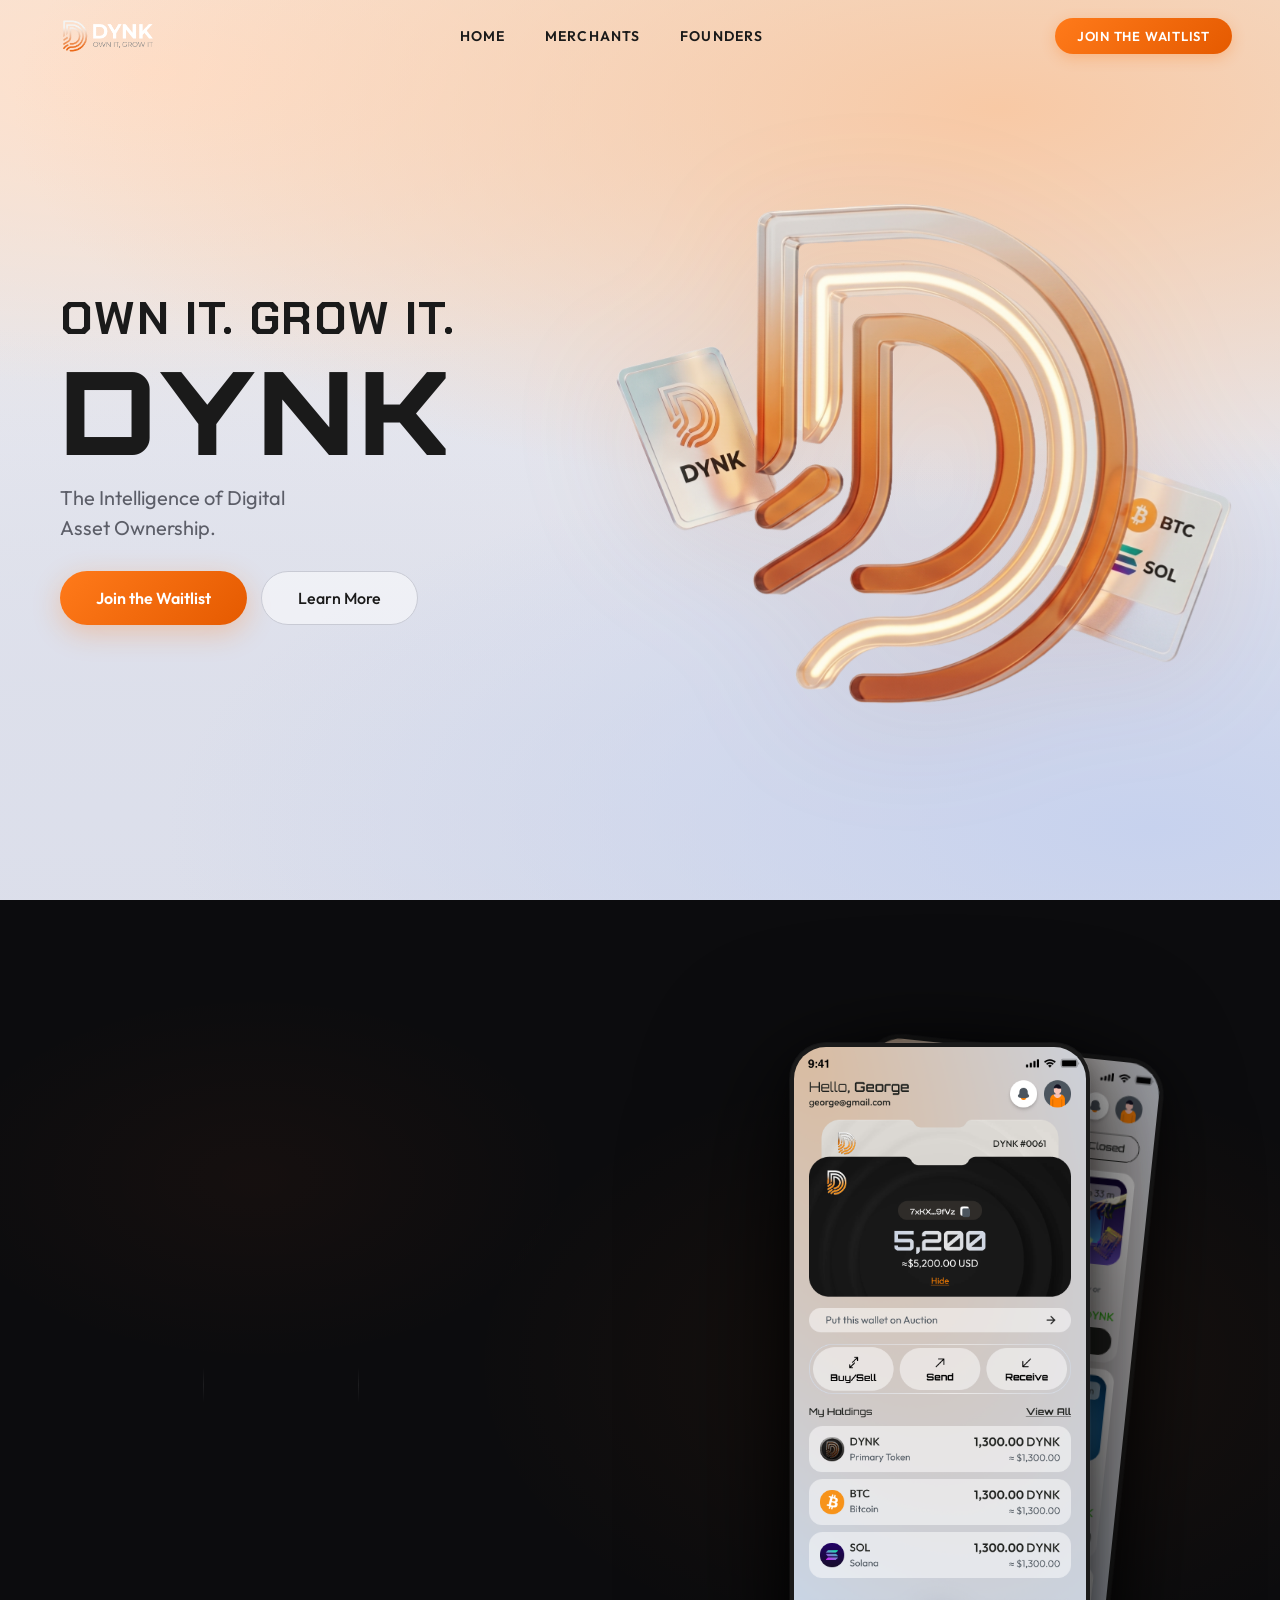
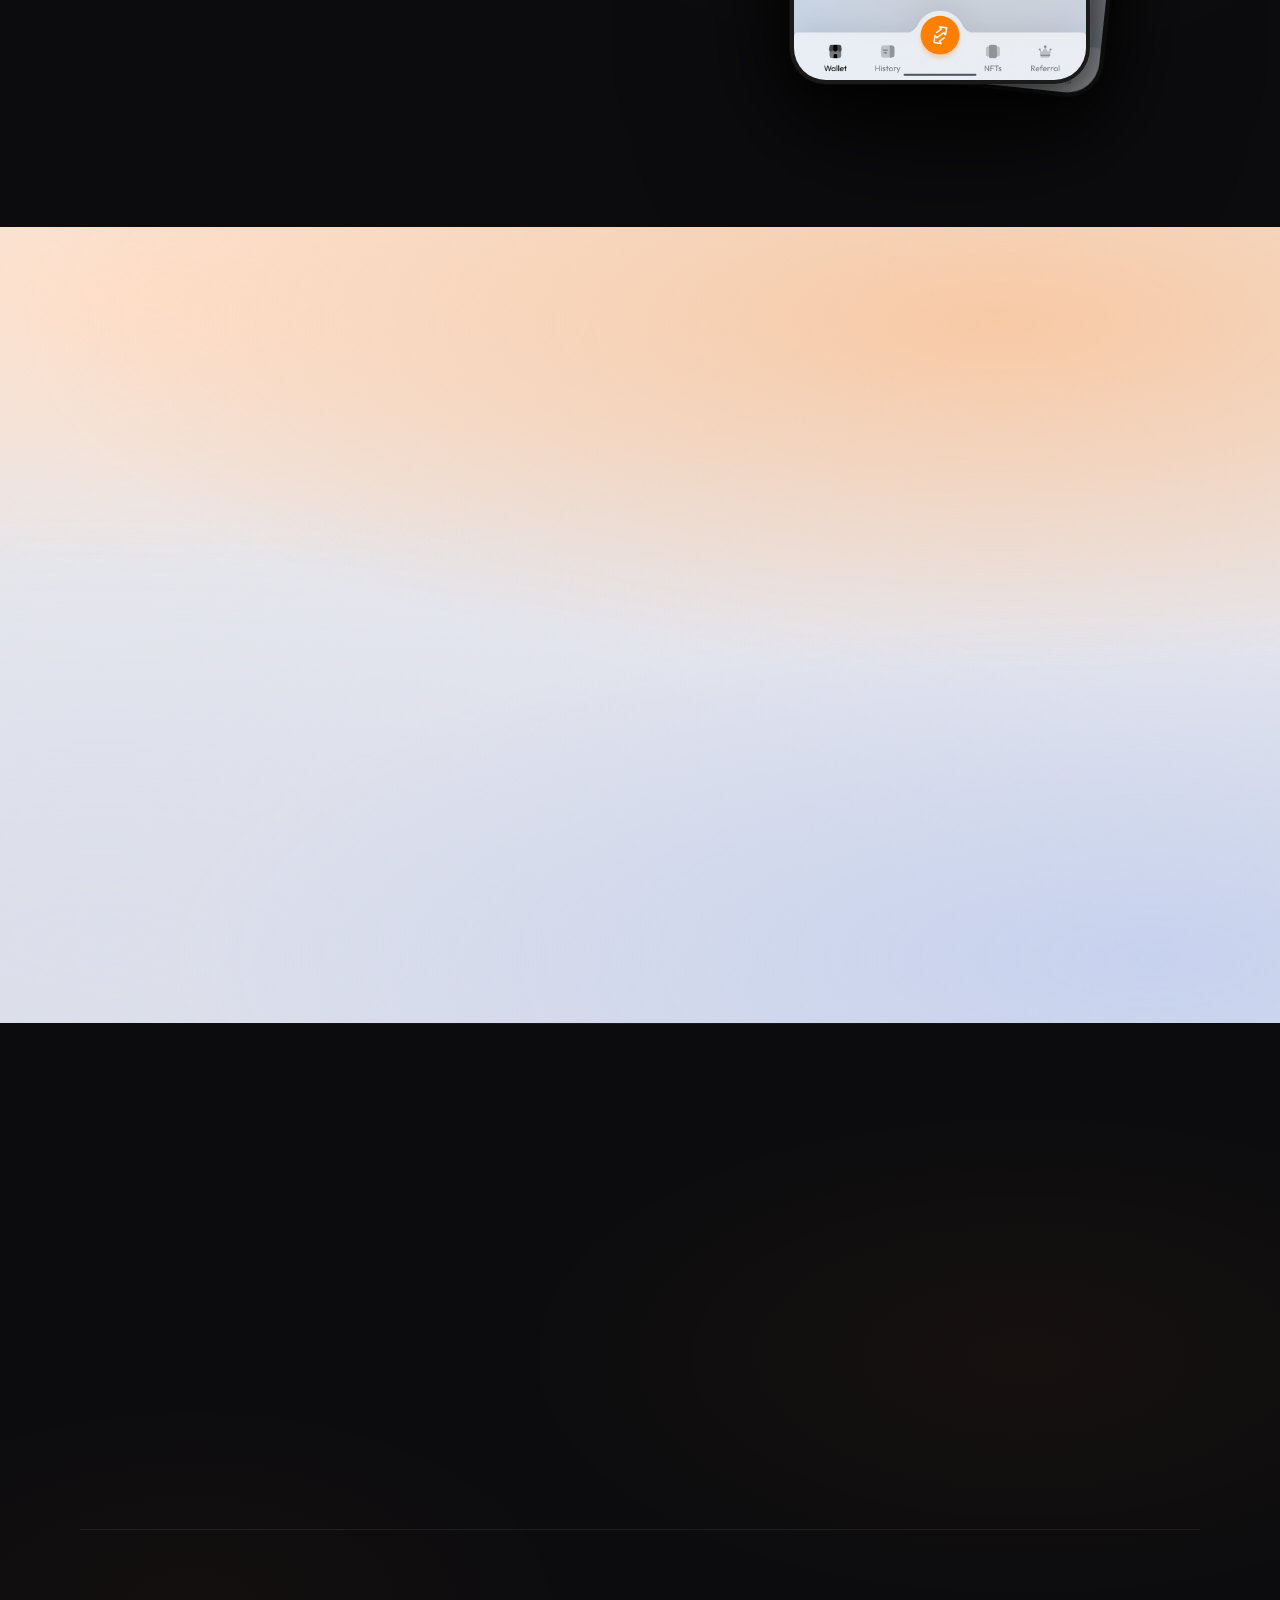
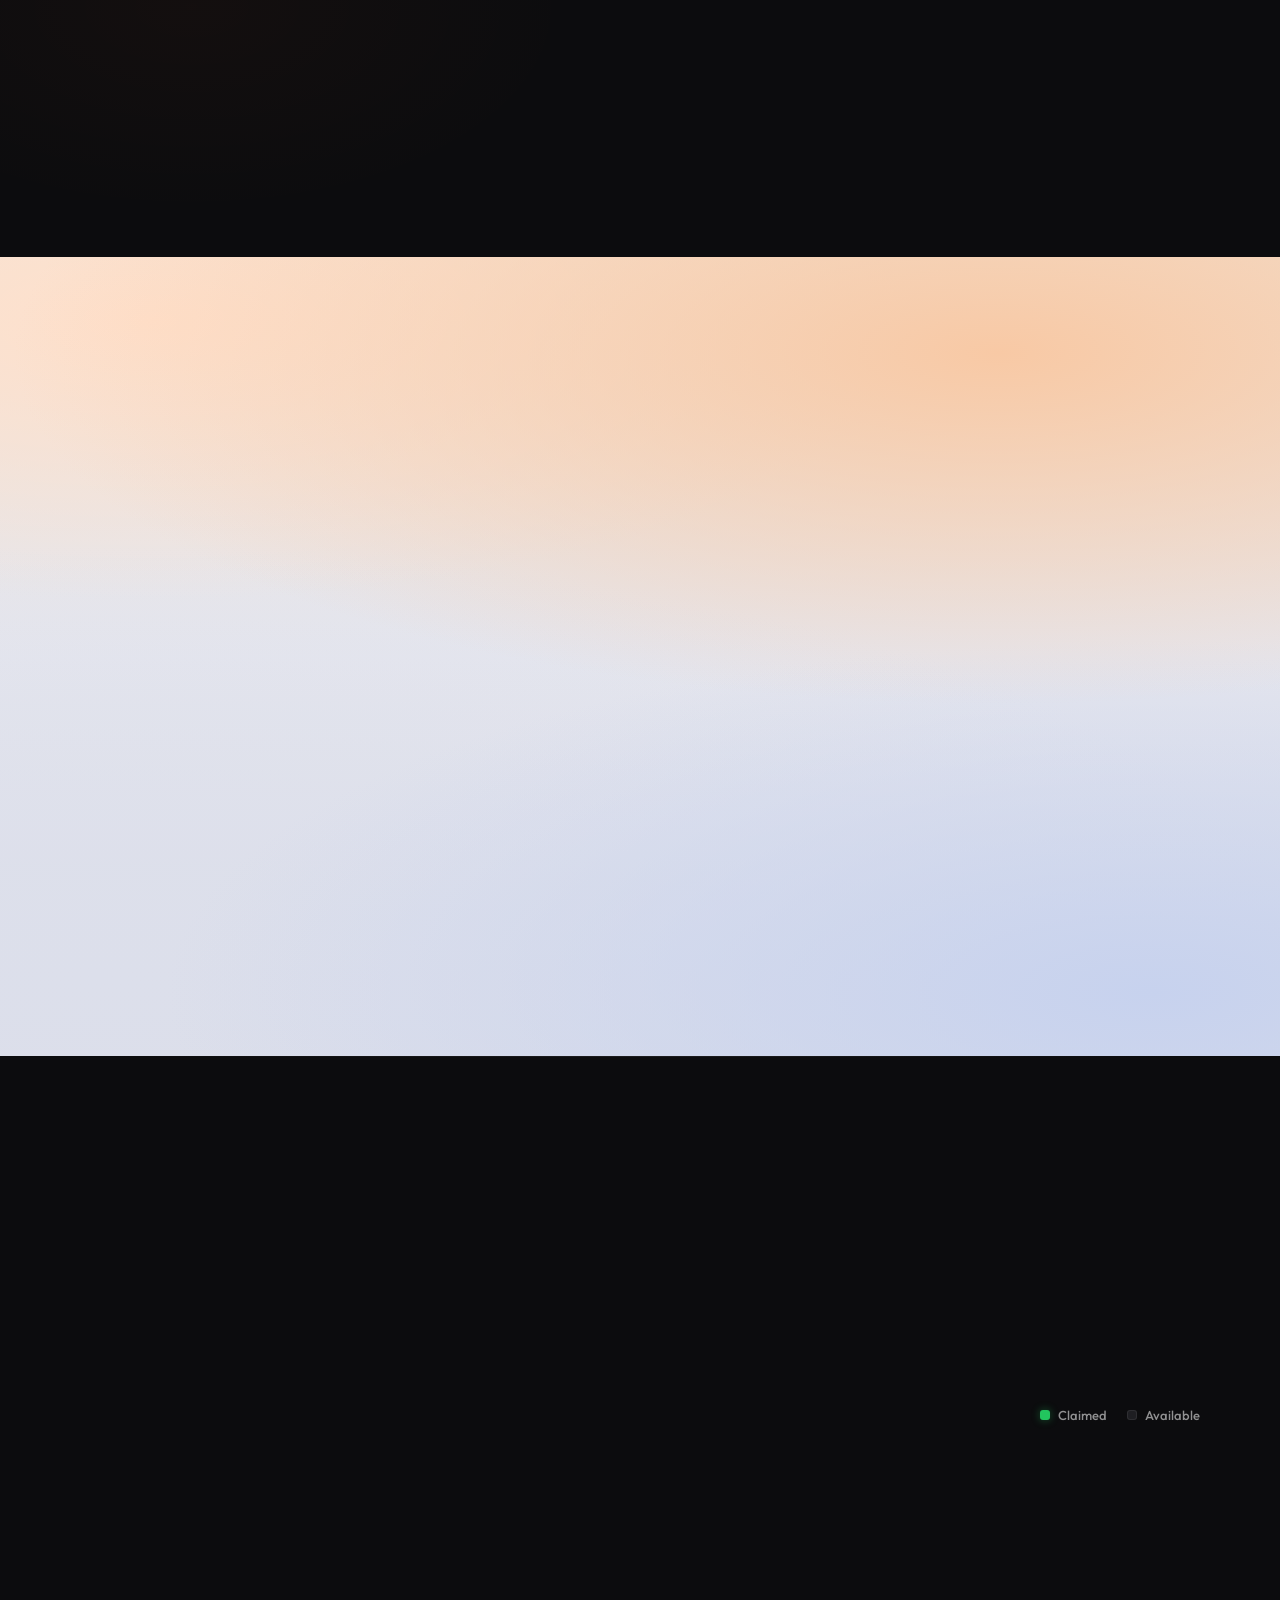
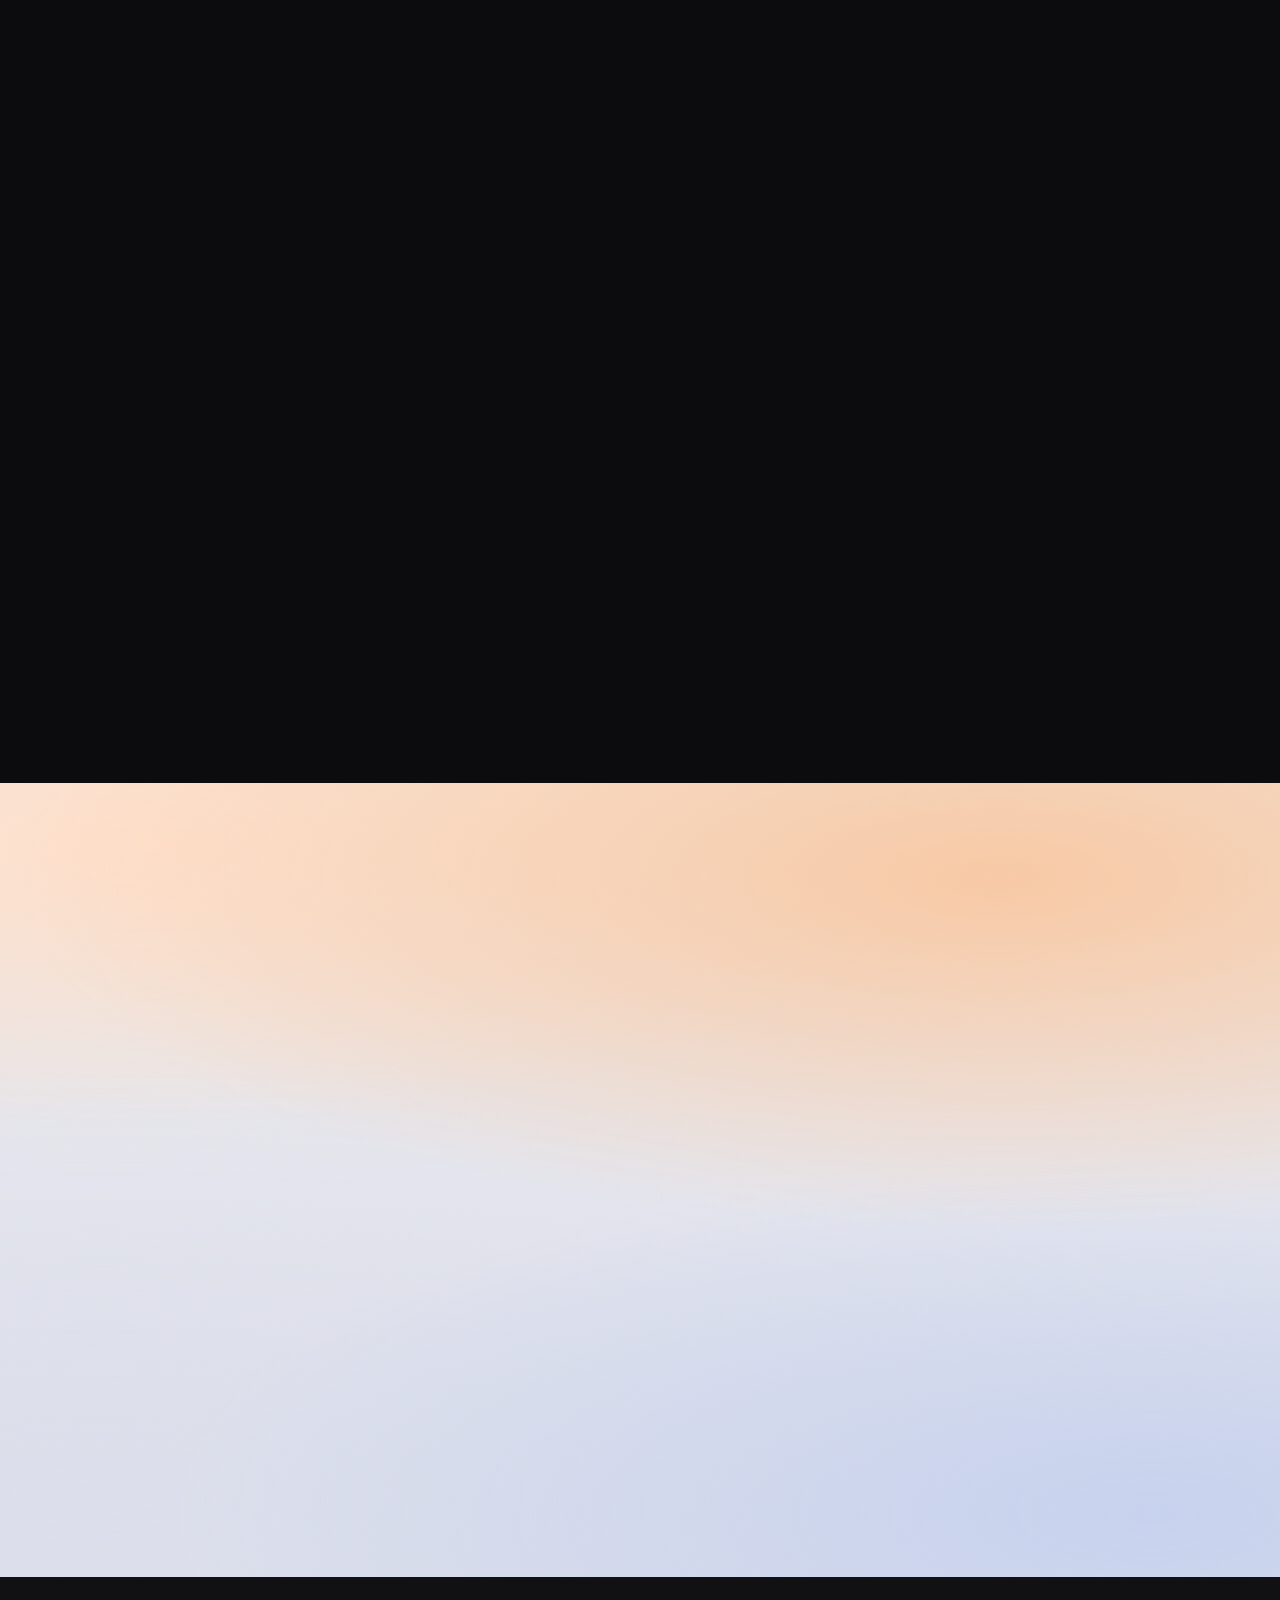
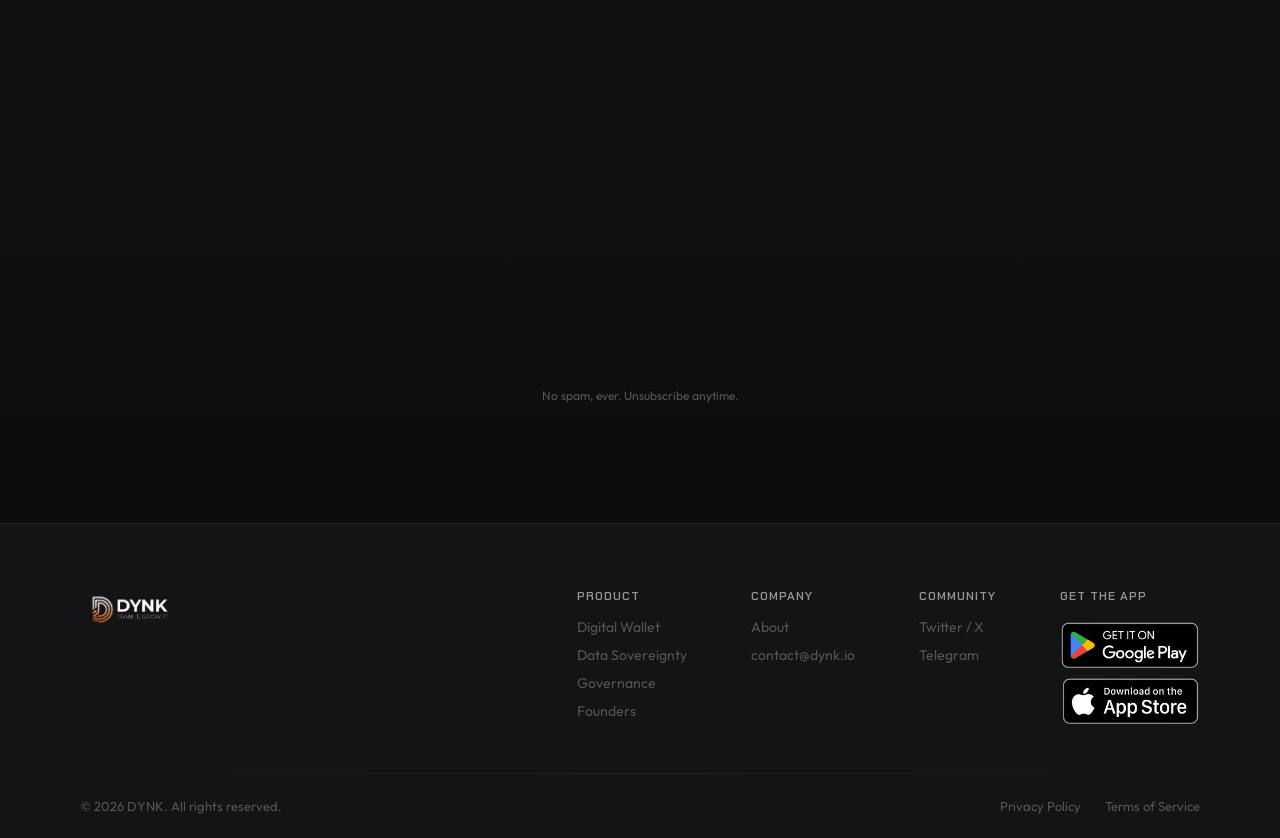
==== index.html @ 8c7a5c3d "Fix Google Sheets webhook redirect and clean up routing - Fix sheets.js to manually follow Google Ap" ====
<!DOCTYPE html>
<html lang="en">
<head>
<meta charset="UTF-8">
<meta name="viewport" content="width=device-width, initial-scale=1.0">
<title>DYNK — Own the Wallet, Own the Network</title>
<link rel="icon" type="image/png" href="assets/dynk-gradient-mark.png">
<link href="https://fonts.googleapis.com/css2?family=Chakra+Petch:wght@400;500;600;700&family=Outfit:wght@300;400;500;600;700&family=Orbitron:wght@400;500;600;700;800;900&display=swap" rel="stylesheet">
<link rel="stylesheet" href="hero.css">
<link rel="stylesheet" href="sections.css">
<link rel="stylesheet" href="scroll-anim.css">
<link rel="stylesheet" href="https://cdnjs.cloudflare.com/ajax/libs/font-awesome/6.5.2/css/all.min.css">
</head>
<body>

<!-- NAV -->
<nav class="nav" id="siteNav">
  <div class="nav-inner">
    <a href="#" class="nav-logo">
      <img src="assets/dynk-logo.png" alt="DYNK">
    </a>
    <div class="nav-links">
      <a href="#">Home</a>
      <a href="/merchants">Merchants</a>
      <a href="/founders">Founders</a>
    </div>
    <a href="#" class="nav-platform-btn">Join the Waitlist</a>
  </div>
</nav>

<!-- ═══════════════════════════════════════
     HERO
     ═══════════════════════════════════════ -->
<section class="hero" id="hero">
  <div class="hero-bg-light"></div>

  <div class="hero-inner">
    <div class="hero-text hero-entrance hero-entrance--text">
      <h1 class="hero-headline">OWN IT. GROW IT.</h1>
      <div class="hero-brand">DYNK</div>
      <p class="hero-subtitle">The Intelligence of Digital<br>Asset Ownership.</p>
      <div class="hero-buttons">
        <a href="#cta" class="hero-btn-primary"><span>Join the Waitlist</span></a>
        <a href="#wallet" class="hero-btn-secondary"><span>Learn More</span></a>
      </div>
    </div>
    <div class="hero-visual hero-entrance hero-entrance--visual" id="heroVisual">
      <img src="assets/fitr.png" alt="DYNK" loading="eager">
    </div>
  </div>

  <div class="hero-featured hero-entrance hero-entrance--featured">
    <span>built on</span>
    <div class="featured-logos">
      <span class="featured-logo solana-logo">
        <svg width="28" height="22" viewBox="0 0 397 312" fill="none" xmlns="http://www.w3.org/2000/svg">
          <defs>
            <linearGradient id="sol-a" x1="0%" y1="100%" x2="100%" y2="0%">
              <stop offset="0%" stop-color="#9945FF"/>
              <stop offset="50%" stop-color="#14F195"/>
              <stop offset="100%" stop-color="#14F195"/>
            </linearGradient>
          </defs>
          <path d="M64.6 237.9a14 14 0 0 1 9.9-4.1h309.3c6.2 0 9.4 7.5 5 12L338 291.7a14 14 0 0 1-9.9 4.1H18.8c-6.2 0-9.4-7.5-5-12l50.8-45.9ZM64.6 20.3A14.4 14.4 0 0 1 74.5 16h309.3c6.2 0 9.4 7.5 5 12L338 74a14 14 0 0 1-9.9 4.1H18.8c-6.2 0-9.4-7.5-5-12L64.6 20.3ZM338 156.5a14 14 0 0 0-9.9-4.1H18.8c-6.2 0-9.4 7.5-5 12l50.8 45.9a14 14 0 0 0 9.9 4.1h309.3c6.2 0 9.4-7.5 5-12L338 156.5Z" fill="url(#sol-a)"/>
        </svg>
        <span style="font-family: var(--font-display); font-weight: 700; font-size: 20px; letter-spacing: 0.04em;">Solana</span>
      </span>
    </div>
  </div>
</section>

<!-- ═══════════════════════════════════════
     BODY SECTIONS
     ═══════════════════════════════════════ -->

<!-- WALLET DARK -->
<section class="sec-wallet-dark" id="wallet">
  <div class="sec-inner">
    <div class="wdark-grid">
      <div class="wdark-left">
        <div class="sec-label"><span class="sec-label-num">01</span><span class="sec-label-line sec-label-line--light"></span>The Wallet</div>
        <h2 class="sec-title sec-title--light">The Ultimate<br>Digital Wallet</h2>
        <p class="sec-desc sec-desc--light">Not just a place to store value — a self-custodied NFT wallet built on the fastest blockchain in the world.</p>
        <div class="wdark-metrics">
          <div class="wdark-metric">
            <span class="wdark-metric-val">3,800</span>
            <span class="wdark-metric-label">TPS on Solana</span>
          </div>
          <div class="wdark-metric-div"></div>
          <div class="wdark-metric">
            <span class="wdark-metric-val">400ms</span>
            <span class="wdark-metric-label">Settlement</span>
          </div>
          <div class="wdark-metric-div"></div>
          <div class="wdark-metric">
            <span class="wdark-metric-val">1¢</span>
            <span class="wdark-metric-label">Per transaction</span>
          </div>
        </div>
        <div class="wdark-cards wdark-cards--grid">
          <div class="w-card w-card--dark">
            <div class="w-card-icon w-card-icon--dark"><i class="fa-solid fa-bolt"></i></div>
            <h3>Built on Solana</h3>
            <p>The most performant L1 on earth. Instant, global, unstoppable.</p>
          </div>
          <div class="w-card w-card--dark">
            <div class="w-card-icon w-card-icon--dark"><i class="fa-solid fa-coins"></i></div>
            <h3>1¢ Transactions</h3>
            <p>Transaction fees of just 1 cent. No hidden fees, no surprises.</p>
          </div>
        </div>
      </div>
      <div class="wdark-right">
        <div class="wdark-phones">
          <div class="wdark-phone-bg phone-mockup phone-mockup--dark">
            <img src="assets/nfts-screen.png" alt="DYNK NFTs">
          </div>
          <div class="wdark-phone-main phone-mockup phone-mockup--dark">
            <img src="assets/dashboard.png" alt="DYNK Wallet Dashboard">
          </div>
        </div>
      </div>
    </div>
  </div>
</section>

<!-- WALLET LIGHT -->
<section class="sec-wallet-light">
  <div class="sec-inner">
    <div class="sec-label"><span class="sec-label-num">02</span><span class="sec-label-line"></span>Own It</div>
    <h2 class="sec-title">Your wallet.<br>Your asset.</h2>
    <p class="sec-desc" style="max-width:560px;">Not just a place to store value — a transferable NFT that belongs to you and is controlled solely by you.</p>
    <div class="wlight-cards">
      <div class="w-card wlight-card">
        <div class="w-card-icon"><i class="fa-solid fa-arrow-right-arrow-left"></i></div>
        <h3>NFT-Backed Wallets</h3>
        <p>Founder wallets are minted as unique NFTs on Solana — transferable and sellable as a whole, just like any other on-chain asset.</p>
      </div>
      <div class="w-card wlight-card">
        <div class="w-card-icon"><i class="fa-solid fa-key"></i></div>
        <h3>Full Ownership</h3>
        <p>Non-custodial by design. Your keys, your crypto, complete self-custody — DYNK never has access to your funds</p>
      </div>
    </div>
  </div>
</section>

<!-- DATA -->
<section class="sec-data" id="data">
  <div class="sec-inner">
    <div class="data-grid">
      <div class="data-left">
        <div class="sec-label"><span class="sec-label-num">02</span><span class="sec-label-line"></span>Data Sovereignty</div>
        <h2 class="sec-title sec-title--light">Own Your<br>Data</h2>
        <p class="sec-desc sec-desc--light">Your preferences have value. When merchants want access, the reward flows to you — not the platform.</p>
      </div>
      <div class="data-right">
        <div class="d-item">
          <div class="d-item-icon"><i class="fa-solid fa-brain"></i></div>
          <div class="d-item-body"><h4>Local AI Agent</h4><p>On-device personal AI agent protects your data, ensuring nothing leaves without your consent.</p></div>
        </div>
        <div class="d-item">
          <div class="d-item-icon"><i class="fa-solid fa-credit-card"></i></div>
          <div class="d-item-body"><h4>Merchants Pay 1¢</h4><p>Merchants pay just 1¢ instead of the 2–3% charged by traditional processors. Everyone wins.</p></div>
        </div>
        <div class="d-item">
          <div class="d-item-icon"><i class="fa-solid fa-hand-holding-dollar"></i></div>
          <div class="d-item-body"><h4>Earn Rewards for Your Preferences</h4><p>When you choose to share your preferences, DYNK credits flow directly to your wallet.</p></div>
        </div>
      </div>
    </div>

    <div class="data-flow-cards">
      <div class="data-flow-card" data-anim="fade-up" data-delay="1">
        <span class="data-flow-num">1</span>
        <div class="d-item-icon"><i class="fa-solid fa-comment-dots"></i></div>
        <h4>You ask</h4>
        <p>&ldquo;Where should I eat tonight?&rdquo;</p>
      </div>
      <div class="data-flow-card" data-anim="fade-up" data-delay="2">
        <span class="data-flow-num">2</span>
        <div class="d-item-icon"><i class="fa-solid fa-shield-halved"></i></div>
        <h4>Your AI agent</h4>
        <p>Lives on your device. DYNK never sees your data.</p>
      </div>
      <div class="data-flow-card" data-anim="fade-up" data-delay="3">
        <span class="data-flow-num">3</span>
        <div class="d-item-icon"><i class="fa-solid fa-store"></i></div>
        <h4>The merchant</h4>
        <p>An empty table to fill — bidding for your attention.</p>
      </div>
      <div class="data-flow-card" data-anim="fade-up" data-delay="4">
        <span class="data-flow-num">4</span>
        <div class="d-item-icon"><i class="fa-solid fa-coins"></i></div>
        <h4>You earn credits</h4>
        <p>DYNK credits land straight in your wallet. No platform skimming off the top.</p>
      </div>
    </div>
  </div>
</section>


<!-- FOUNDATION -->
<section class="sec-foundation" id="foundation">
  <div class="sec-inner">
    <div class="sec-label"><span class="sec-label-num">03</span><span class="sec-label-line"></span>Governance</div>
    <h2 class="sec-title">The Foundation</h2>
    <p class="sec-desc">A decentralized ecosystem built by the community, for the community.</p>
    <div class="f-stats">
      <div class="f-stat"><div class="f-stat-val" data-count="800">800</div><div class="f-stat-label">Founder Wallets</div></div>
      <div class="f-divider"></div>
      <div class="f-stat"><div class="f-stat-val" data-count="1300">1,300</div><div class="f-stat-label">Treasury Wallets</div></div>
      <div class="f-divider"></div>
      <div class="f-stat"><div class="f-stat-val" data-count="10000">10,000</div><div class="f-stat-label">Tokens Included</div></div>
    </div>
    <div class="f-pills">
      <div class="f-pill"><i class="fa-solid fa-percent"></i>Earn from merchant bids</div>
      <div class="f-pill"><i class="fa-solid fa-users"></i>Form the governance</div>
    </div>
  </div>
</section>

<!-- FOUNDER WALLET BOARD -->
<section class="sec-board" id="board">
  <div class="sec-inner">
    <div class="sec-label"><span class="sec-label-num">04</span><span class="sec-label-line"></span>Wallet Board</div>
    <div class="board-header">
      <div class="board-header-text">
        <h2 class="sec-title sec-title--light">800 Founder Wallets</h2>
        <p class="sec-desc sec-desc--light">Each cell represents a unique Founder Wallet (#001–#800). Claimed wallets are lit — the rest are waiting for their owner.</p>
      </div>
      <div class="board-legend">
        <span class="board-legend-item"><span class="board-legend-dot board-legend-dot--taken"></span>Claimed</span>
        <span class="board-legend-item"><span class="board-legend-dot board-legend-dot--open"></span>Available</span>
      </div>
    </div>
    <div class="board-grid" id="walletBoard"></div>
    <div class="board-counter">
      <div class="board-counter-stat">
        <span class="board-counter-val" id="boardTaken">—</span>
        <span class="board-counter-label">Claimed</span>
      </div>
      <div class="board-counter-div"></div>
      <div class="board-counter-stat">
        <span class="board-counter-val" id="boardOpen">—</span>
        <span class="board-counter-label">Available</span>
      </div>
    </div>
    <div class="board-cta-row">
      <a href="/founders" class="hero-cta"><span>Become a Founder</span><i class="fa-solid fa-arrow-right"></i></a>
    </div>
  </div>
</section>

<!-- CTA -->
<section class="sec-cta" id="cta">
  <div class="cta-bg-warm"></div>
  <div class="cta-layout">
    <div class="cta-phone cta-phone--left">
      <div class="phone-mockup">
        <img src="assets/dashboard.png" alt="DYNK Wallet">
      </div>
    </div>
    <div class="cta-center">
      <h2 class="cta-headline">Take Ownership<br>of Your Assets</h2>
      <p class="cta-desc">Join the next generation of digital asset ownership. Your wallet, your data, your future.</p>
      <a href="#waitlist-section" class="cta-main-btn"><span>Join the Waitlist</span><i class="fa-solid fa-arrow-right"></i></a>
    </div>
    <div class="cta-phone cta-phone--right">
      <div class="phone-mockup">
        <img src="assets/nfts-screen.png" alt="DYNK NFTs">
      </div>
    </div>
  </div>
</section>

<!-- WAITLIST -->
<section class="sec-waitlist" id="waitlist-section">
  <div class="waitlist-bg"></div>
  <div class="waitlist-inner">
    <p class="waitlist-label">Early Access</p>
    <h2 class="waitlist-headline">Be the first to own<br>a DYNK wallet.</h2>
    <p class="waitlist-sub">Join the waitlist and get notified when we launch. No spam — just the signal.</p>
    <form class="waitlist-form" id="waitlistForm" onsubmit="handleWaitlistSubmit(event)">
      <div class="waitlist-input-wrap">
        <input type="email" class="waitlist-input" id="waitlistEmail" placeholder="Enter your email" required>
        <button type="submit" class="waitlist-btn"><span>Join the Waitlist</span><i class="fa-solid fa-arrow-right"></i></button>
      </div>
    </form>
    <div class="waitlist-success" id="waitlistSuccess" style="display:none;">
      <div class="waitlist-success-icon">✓</div>
      <p class="waitlist-success-msg">You're on the list. We'll be in touch.</p>
    </div>
    <p class="waitlist-note">No spam, ever. Unsubscribe anytime.</p>
  </div>
</section>

<!-- FOOTER -->
<footer class="footer">
  <div class="footer-inner">
    <div class="footer-top">
      <div class="footer-brand">
        <a href="#" class="footer-brand-logo"><img src="assets/dynk-logo.png" alt="DYNK"></a>
      </div>
      <div class="footer-cols">
        <div class="footer-col"><h5>Product</h5><a href="#wallet">Digital Wallet</a><a href="#data">Data Sovereignty</a><a href="#foundation">Governance</a><a href="/founders">Founders</a></div>
        <div class="footer-col"><h5>Company</h5><a href="#">About</a><a href="mailto:contact@dynk.io">contact@dynk.io</a></div>
        <div class="footer-col"><h5>Community</h5><a href="#">Twitter / X</a><a href="#">Telegram</a></div>
        <div class="footer-col footer-col-app"><h5>Get the App</h5><div class="footer-app-badges"><a href="#" class="footer-badge"><img src="assets/apple.png" alt="Download on the App Store" class="footer-badge-img"></a><a href="#" class="footer-badge"><img src="assets/android.png" alt="Get it on Google Play" class="footer-badge-img"></a></div></div>
      </div>
    </div>
    <div class="footer-rule"></div>
    <div class="footer-bottom">
      <p class="footer-copy">&copy; 2026 DYNK. All rights reserved.</p>
      <div class="footer-legal"><a href="#">Privacy Policy</a><a href="#">Terms of Service</a></div>
    </div>
  </div>
</footer>

<script src="hero.js"></script>
<script src="sections.js"></script>
<script src="scroll-anim.js"></script>
<script>
async function handleWaitlistSubmit(e) {
  e.preventDefault();
  var email = document.getElementById('waitlistEmail').value;
  if (!email) return;
  var btn = document.querySelector('.waitlist-btn');
  btn.disabled = true;
  try {
    var res = await fetch('/api/waitlist', {
      method: 'POST',
      headers: { 'Content-Type': 'application/json' },
      body: JSON.stringify({ email: email }),
    });
    if (!res.ok) throw new Error();
    document.getElementById('waitlistForm').style.display = 'none';
    document.getElementById('waitlistSuccess').style.display = 'flex';
  } catch {
    alert('Something went wrong. Please try again.');
    btn.disabled = false;
  }
}
</script>
</body>
</html>
---- hero.css ----
/* ═══════════════════════════════════════
   DYNK — Hero & Nav Styles
   ═══════════════════════════════════════ */

:root {
  --orange: #FF7A1A;
  --orange-deep: #E55A00;
  --orange-soft: #FFB088;
  --ink: #0C0C0E;
  --ink-2: #141416;
  --ink-3: #1E1E22;
  --text-1: #FFFFFF;
  --text-2: rgba(255,255,255,0.55);
  --text-3: rgba(255,255,255,0.28);
  --border: rgba(255,255,255,0.07);
  --font-display: 'Chakra Petch', system-ui, sans-serif;
  --font-heading: 'Orbitron', system-ui, sans-serif;
  --font-body: 'Outfit', -apple-system, BlinkMacSystemFont, sans-serif;
  --r-pill: 999px;
}

*, *::before, *::after { box-sizing: border-box; margin: 0; padding: 0; }
html { scroll-behavior: smooth; -webkit-font-smoothing: antialiased; }
body {
  font-family: var(--font-body);
  color: var(--text-1);
  background: var(--ink);
  overflow-x: hidden;
}

/* ── NAV (light-first) ── */
.nav {
  position: fixed; top: 0; left: 0; right: 0; z-index: 100;
  padding: 0 48px; height: 72px; display: flex; align-items: center;
  transition: background 0.5s, backdrop-filter 0.5s, box-shadow 0.5s;
}
.nav.scrolled {
  background: rgba(240, 229, 218, 0.82);
  backdrop-filter: blur(24px) saturate(1.4);
  -webkit-backdrop-filter: blur(24px) saturate(1.4);
  box-shadow: 0 1px 0 rgba(0,0,0,0.06);
}
.nav-inner {
  max-width: 1280px; width: 100%; margin: 0 auto;
  display: flex; align-items: center; justify-content: space-between;
}
.nav-logo {
  display: flex; align-items: center; gap: 10px; text-decoration: none;
}
.nav-logo img { width: 120px; height: auto; object-fit: contain; }
.nav-logo-text { display: flex; flex-direction: column; gap: 1px; }
.nav-logo-name {
  font-family: var(--font-heading); font-weight: 700; font-size: 17px;
  color: #1A1A1A; letter-spacing: 0.08em; line-height: 1.1;
}
.nav-logo-tagline {
  font-size: 8.5px; font-weight: 600; color: #8A8D9A;
  letter-spacing: 0.14em; text-transform: uppercase; line-height: 1;
}
.nav-links { display: flex; gap: 40px; }
.nav-links a {
  text-decoration: none; font-size: 14px; font-weight: 600;
  color: #1A1A1A; letter-spacing: 0.08em; text-transform: uppercase;
  transition: color 0.3s;
}
.nav-links a:hover { color: var(--orange); }
.nav-platform-btn {
  display: inline-flex; align-items: center;
  padding: 10px 22px;
  background: linear-gradient(135deg, var(--orange), var(--orange-deep));
  color: #fff; font-size: 13px; font-weight: 600;
  letter-spacing: 0.06em; text-transform: uppercase;
  text-decoration: none; border-radius: var(--r-pill);
  box-shadow: 0 4px 14px rgba(255,122,26,0.3);
  transition: transform 0.2s, box-shadow 0.2s;
  white-space: nowrap;
}
.nav-platform-btn:hover {
  transform: translateY(-1px);
  box-shadow: 0 6px 18px rgba(255,122,26,0.4);
}

/* ── HERO (light, two-column) ── */
.hero {
  position: relative;
  min-height: 100vh; min-height: 100dvh;
  display: flex; flex-direction: column;
  overflow: hidden;
}
.hero-bg-light {
  position: absolute; inset: 0;
  background:
    radial-gradient(140% 80% at 78% 12%, #F8C9A5 0%, rgba(248,201,165,0) 55%),
    radial-gradient(120% 70% at 12% 8%, #FFE0CB 0%, rgba(255,224,203,0) 50%),
    radial-gradient(140% 80% at 90% 92%, #C7D2EE 0%, rgba(199,210,238,0) 55%),
    radial-gradient(160% 90% at 8% 90%, #DCDFEB 0%, rgba(220,223,235,0) 60%),
    linear-gradient(180deg, #F0E5DA 0%, #E5E6EE 50%, #DBDDE8 100%);
}

.hero-inner {
  flex: 1;
  max-width: 1280px; width: 100%; margin: 0 auto;
  padding: 140px 60px 40px;
  display: grid; grid-template-columns: 1fr 1.1fr;
  align-items: center; gap: 20px;
  position: relative; z-index: 2;
}

.hero-text {
  display: flex; flex-direction: column; gap: 4px;
}
.hero-headline {
  font-family: var(--font-display);
  font-size: clamp(30px, 3.6vw, 48px);
  font-weight: 700; color: #1A1A1A;
  letter-spacing: 0.03em; line-height: 1.15;
}
.hero-brand {
  font-family: var(--font-heading);
  font-size: clamp(60px, 9vw, 120px);
  font-weight: 900; color: #1A1A1A;
  letter-spacing: 0.04em; line-height: 0.95;
  margin: 8px 0 12px;
}
.hero-subtitle {
  font-size: clamp(16px, 1.6vw, 20px);
  color: #5C5E68; line-height: 1.5;
}
.hero-buttons {
  display: flex; gap: 14px; margin-top: 24px; flex-wrap: wrap;
}
.hero-btn-primary {
  display: inline-flex; align-items: center;
  padding: 16px 36px;
  background: linear-gradient(135deg, var(--orange), var(--orange-deep));
  color: white; font-weight: 600; font-size: 16px;
  text-decoration: none; border-radius: var(--r-pill);
  box-shadow: 0 8px 28px rgba(255,122,26,0.3);
  transition: transform 0.3s cubic-bezier(0.16,1,0.3,1), box-shadow 0.3s;
}
.hero-btn-primary:hover {
  transform: translateY(-2px) scale(1.02);
  box-shadow: 0 12px 36px rgba(255,122,26,0.4);
}
.hero-btn-secondary {
  display: inline-flex; align-items: center;
  padding: 16px 36px;
  background: rgba(255,255,255,0.5);
  border: 1.5px solid #C8CAD4;
  color: #1A1A1A; font-weight: 500; font-size: 16px;
  text-decoration: none; border-radius: var(--r-pill);
  transition: background 0.3s, border-color 0.3s;
}
.hero-btn-secondary:hover {
  background: rgba(255,255,255,0.7);
  border-color: #A0A3B1;
}

.hero-visual {
  display: flex; align-items: center; justify-content: center;
  position: relative;
}
.hero-visual img {
  width: 115%; max-width: 700px;
  height: auto; object-fit: contain;
  filter: drop-shadow(0 20px 60px rgba(180,100,40,0.12));
  will-change: transform;
}
.hero-visual video {
  width: 140%; max-width: 860px;
  height: auto; object-fit: contain;
  will-change: transform;
}

/* ── Featured In ── */
.hero-featured {
  position: relative; z-index: 2;
  padding: 28px 60px;
  border-top: 1px solid rgba(0,0,0,0.06);
  display: flex; align-items: center; justify-content: center;
  gap: 48px;
  max-width: 1280px; margin: 0 auto; width: 100%;
}
.hero-featured > span {
  font-size: 13px; color: #A0A3B1; font-weight: 400;
}
.featured-logos {
  display: flex; align-items: center; gap: 40px;
}
.solana-logo {
  display: inline-flex; align-items: center; gap: 10px;
}
.featured-logo {
  font-size: 20px; color: #1A1A1A; opacity: 0.45;
}

/* ── Shared hero-cta button (reused in board section) ── */
.hero-cta {
  display: inline-flex; align-items: center; gap: 12px;
  margin-top: 8px; padding: 18px 44px;
  background: linear-gradient(135deg, var(--orange), var(--orange-deep));
  color: #fff; font-weight: 600; font-size: 16px;
  text-decoration: none; border-radius: var(--r-pill);
  letter-spacing: 0.03em;
  box-shadow: 0 8px 36px rgba(255,122,26,0.3);
  transition: transform 0.3s cubic-bezier(0.16,1,0.3,1), box-shadow 0.3s;
}
.hero-cta:hover {
  transform: translateY(-2px) scale(1.02);
  box-shadow: 0 14px 48px rgba(255,122,26,0.4);
}
.hero-cta svg { transition: transform 0.3s; }
.hero-cta:hover svg { transform: translateX(4px); }

/* ── ENTRANCE ANIMATIONS ── */
.hero-entrance {
  opacity: 0;
  transition-property: opacity, transform;
  transition-timing-function: cubic-bezier(0.16, 1, 0.3, 1);
  transition-duration: 1s;
}
.hero-entrance.entered { opacity: 1; transform: none !important; }
.hero-entrance--text {
  transform: translateX(-50px);
  transition-duration: 1.2s;
}
.hero-entrance--visual {
  transform: translateX(60px) scale(0.92);
  transition-duration: 1.4s;
}
.hero-entrance--featured {
  transform: translateY(20px);
  transition-duration: 0.8s;
}

/* ── RESPONSIVE ── */
@media (max-width: 960px) {
  .nav { padding: 0 24px; }
  .nav-links { display: none; }
  .hero-inner {
    grid-template-columns: 1fr;
    padding: 120px 40px 40px;
    gap: 32px; text-align: center;
  }
  .hero-text { align-items: center; }
  .hero-visual img { width: 80%; max-width: 400px; }
  .hero-visual video { width: 100%; max-width: 480px; }
  .hero-featured { flex-direction: column; gap: 16px; padding: 24px 40px; }
  .featured-logos { gap: 24px; flex-wrap: wrap; justify-content: center; }
}
@media (max-width: 600px) {
  .nav { padding: 0 16px; }
  .hero-inner { padding: 100px 20px 30px; }
  .hero-featured { padding: 20px; }
  .hero-buttons { flex-direction: column; align-items: stretch; }
  .hero-btn-primary, .hero-btn-secondary { justify-content: center; }
}
---- sections.css ----
/* ═══════════════════════════════════════
   DYNK — Body Section Styles
   ═══════════════════════════════════════ */

/* ── SECTION SHARED ── */
.sec-inner { max-width: 1200px; margin: 0 auto; padding: 0 40px; position: relative; z-index: 2; }
.sec-label {
  display: flex; align-items: center; gap: 12px; margin-bottom: 20px;
  font-size: 13px; font-weight: 600; color: var(--orange);
  letter-spacing: 0.08em; text-transform: uppercase;
}
.sec-label-num {
  font-family: var(--font-heading); font-weight: 700; font-size: 11px; opacity: 0.6;
}
.sec-label-line { width: 32px; height: 1px; background: var(--orange); opacity: 0.4; }
.sec-title {
  font-family: var(--font-heading);
  font-size: clamp(34px, 4.5vw, 56px); font-weight: 700;
  letter-spacing: 0.02em; line-height: 1.1;
  color: #1A1A1A; margin-bottom: 16px;
}
.sec-title--light { color: var(--text-1); }
.sec-desc {
  font-size: 18px; font-weight: 400; color: #5C5E68;
  line-height: 1.65; max-width: 500px; text-wrap: pretty;
}
.sec-desc--light { color: var(--text-2); }

/* ── PHONE MOCKUPS ── */
.phone-mockup {
  border-radius: 36px;
  overflow: hidden;
  box-shadow: 0 24px 80px rgba(0,0,0,0.12), 0 8px 24px rgba(0,0,0,0.06);
  background: #1A1A1A;
  padding: 4px;
  transition: transform 0.5s cubic-bezier(0.16,1,0.3,1);
}
.phone-mockup img {
  width: 100%;
  display: block;
  border-radius: 32px;
}
.phone-mockup--dark {
  box-shadow: 0 24px 80px rgba(0,0,0,0.45), 0 8px 24px rgba(0,0,0,0.3), 0 0 0 1px rgba(255,255,255,0.06);
}

/* ── WALLET (warm gradient) ── */
.sec-wallet {
  position: relative; padding: 140px 0;
  background:
    radial-gradient(140% 80% at 78% 12%, #F8C9A5 0%, rgba(248,201,165,0) 55%),
    radial-gradient(120% 70% at 12% 8%, #FFE0CB 0%, rgba(255,224,203,0) 50%),
    radial-gradient(140% 80% at 90% 92%, #C7D2EE 0%, rgba(199,210,238,0) 55%),
    radial-gradient(160% 90% at 8% 90%, #DCDFEB 0%, rgba(220,223,235,0) 60%),
    linear-gradient(180deg, #F0E5DA 0%, #E5E6EE 50%, #DBDDE8 100%);
}
.wallet-grid {
  display: grid; grid-template-columns: repeat(4, 1fr); gap: 16px; margin-top: 56px;
}
.w-card {
  background: rgba(255,255,255,0.7); backdrop-filter: blur(20px);
  -webkit-backdrop-filter: blur(20px);
  border: 1px solid rgba(255,255,255,0.7); border-radius: 24px;
  padding: 32px 24px; display: flex; flex-direction: column; gap: 14px;
  transition: transform 0.4s cubic-bezier(0.16,1,0.3,1), box-shadow 0.4s;
  box-shadow: 0 2px 16px rgba(0,0,0,0.04);
}
.w-card:hover {
  transform: translateY(-4px);
  box-shadow: 0 16px 48px rgba(0,0,0,0.07);
}
.w-card-icon {
  width: 48px; height: 48px; border-radius: 14px;
  background: rgba(255,122,26,0.08);
  display: flex; align-items: center; justify-content: center;
  color: var(--orange); font-size: 20px;
}
.w-card h3 {
  font-family: var(--font-display); font-size: 17px; font-weight: 700;
  color: #1A1A1A; letter-spacing: -0.01em;
}
.w-card p {
  font-size: 14px; color: #5C5E68; line-height: 1.6; text-wrap: pretty;
}

/* Wallet showcase (kept for founders page) */
.wallet-showcase {
  display: grid; grid-template-columns: 1fr 1fr;
  gap: 48px; align-items: center; margin-bottom: 56px;
}
.wallet-showcase-phone {
  display: flex; justify-content: center;
}
.wallet-showcase-phone .phone-mockup {
  max-width: 300px;
}

/* ── WALLET DARK (section 1) ── */
.sec-wallet-dark {
  position: relative; padding: 140px 0; overflow: hidden;
  background: var(--ink);
}
.sec-wallet-dark::before {
  content: ''; position: absolute; inset: 0;
  background:
    radial-gradient(ellipse 70% 60% at 75% 50%, rgba(255,122,26,0.06) 0%, transparent 55%),
    radial-gradient(ellipse 50% 40% at 20% 30%, rgba(255,100,40,0.04) 0%, transparent 50%);
  pointer-events: none;
}
.wdark-grid {
  display: grid; grid-template-columns: 1fr 1fr;
  gap: 80px; align-items: center;
}
.wdark-left {
  display: flex; flex-direction: column; gap: 24px;
}
.wdark-metrics {
  display: flex; align-items: center; gap: 0;
  padding: 20px 0; margin-top: -4px;
}
.wdark-metric {
  display: flex; flex-direction: column; gap: 4px;
  padding: 0 24px;
}
.wdark-metric:first-child { padding-left: 0; }
.wdark-metric-val {
  font-family: var(--font-heading);
  font-size: 26px; font-weight: 800; line-height: 1;
  color: var(--text-1);
}
.wdark-metric-label {
  font-size: 12px; font-weight: 500; color: var(--text-3);
  letter-spacing: 0.04em; text-transform: uppercase;
}
.wdark-metric-div {
  width: 1px; height: 36px; flex-shrink: 0;
  background: linear-gradient(to bottom, transparent, var(--border), transparent);
}

.wdark-cards {
  display: flex; flex-direction: column; gap: 16px; margin-top: 8px;
}
.wdark-cards--grid {
  display: grid; grid-template-columns: 1fr 1fr; gap: 12px; margin-top: 4px;
}
.w-card--dark {
  background: rgba(255,255,255,0.05);
  border-color: rgba(255,255,255,0.08);
  box-shadow: none;
}
.w-card--dark:hover {
  background: rgba(255,255,255,0.08);
  box-shadow: 0 12px 40px rgba(0,0,0,0.2);
}
.w-card--dark h3 { color: var(--text-1); }
.w-card--dark p  { color: var(--text-2); }
.w-card-icon--dark { background: rgba(255,122,26,0.12); }
.sec-label-line--light { background: rgba(255,255,255,0.25) !important; }
.wdark-right {
  display: flex; justify-content: center; align-items: center;
}
.wdark-right .phone-mockup {
  max-width: 300px; width: 100%;
}

.wdark-phones {
  position: relative;
  width: 100%;
  max-width: 340px;
  height: 540px;
  display: flex; align-items: center; justify-content: center;
}
.wdark-phone-main {
  position: absolute;
  width: 64%;
  z-index: 2;
  left: 50%;
  transform: translateX(-50%);
  filter: drop-shadow(0 32px 64px rgba(0,0,0,0.6));
}
.wdark-phone-bg {
  position: absolute;
  width: 54%;
  z-index: 1;
  right: 0;
  top: 50%;
  transform: translateY(-50%) rotate(6deg) translateX(8%);
  opacity: 0.75;
  filter: drop-shadow(0 16px 32px rgba(0,0,0,0.4));
}
.wdark-phones::before {
  content: '';
  position: absolute;
  width: 200px; height: 200px;
  border-radius: 50%;
  background: radial-gradient(circle, rgba(255,122,26,0.15) 0%, transparent 70%);
  top: 50%; left: 50%;
  transform: translate(-50%, -50%);
  pointer-events: none;
  z-index: 0;
}

/* ── WALLET LIGHT (section 2) ── */
.sec-wallet-light {
  position: relative; padding: 140px 0;
  background:
    radial-gradient(140% 80% at 78% 12%, #F8C9A5 0%, rgba(248,201,165,0) 55%),
    radial-gradient(120% 70% at 12% 8%, #FFE0CB 0%, rgba(255,224,203,0) 50%),
    radial-gradient(140% 80% at 90% 92%, #C7D2EE 0%, rgba(199,210,238,0) 55%),
    radial-gradient(160% 90% at 8% 90%, #DCDFEB 0%, rgba(220,223,235,0) 60%),
    linear-gradient(180deg, #F0E5DA 0%, #E5E6EE 50%, #DBDDE8 100%);
}
.wlight-cards {
  display: grid; grid-template-columns: 1fr 1fr;
  gap: 20px; margin-top: 48px;
}
.wlight-card {
  padding: 40px 32px;
}
.wlight-card h3 { font-size: 20px; }
.wlight-card p  { font-size: 15px; line-height: 1.65; }

/* ── DATA (dark) ── */
.sec-data {
  position: relative; padding: 80px 0; overflow: hidden;
  background: var(--ink);
}
.sec-data::before {
  content: ''; position: absolute; inset: 0;
  background:
    radial-gradient(ellipse 80% 60% at 80% 40%, rgba(255,122,26,0.04) 0%, transparent 50%),
    radial-gradient(ellipse 60% 50% at 15% 70%, rgba(255,100,40,0.03) 0%, transparent 50%);
  pointer-events: none;
}
.sec-data::after {
  content: ''; position: absolute; top: 0; left: 8%; right: 8%; height: 1px;
  background: linear-gradient(90deg, transparent, var(--border), transparent);
}
.data-grid {
  display: grid; grid-template-columns: 1fr 1fr; gap: 80px; align-items: start;
}
.data-left { padding-top: 20px; }
.data-right { display: flex; flex-direction: column; }
.d-item {
  display: flex; gap: 20px; padding: 28px 0;
  border-bottom: 1px solid var(--border); align-items: flex-start;
}
.d-item:last-child { border-bottom: none; }
.d-item-icon {
  width: 44px; height: 44px; border-radius: 12px; flex-shrink: 0;
  background: rgba(255,255,255,0.04);
  border: 1px solid var(--border);
  display: flex; align-items: center; justify-content: center;
  color: var(--orange); font-size: 18px;
}
.d-item-body { flex: 1; }
.d-item-body h4 {
  font-family: var(--font-display); font-size: 17px; font-weight: 600;
  color: var(--text-1); margin-bottom: 6px;
}
.d-item-body p {
  font-size: 15px; color: var(--text-2); line-height: 1.6; text-wrap: pretty;
}

/* Value loop cards (inside sec-data) */
.data-flow-cards {
  display: grid;
  grid-template-columns: repeat(4, 1fr);
  gap: 16px;
  margin-top: 28px;
  padding-top: 28px;
  border-top: 1px solid var(--border);
}
.data-flow-card {
  position: relative;
  display: flex; flex-direction: column; gap: 14px;
  padding: 28px 24px;
  background: rgba(255,255,255,0.05);
  border: 1px solid rgba(255,255,255,0.08);
  border-radius: 18px;
  transition: transform 0.35s ease, border-color 0.35s ease, background 0.35s ease;
}
.data-flow-card:hover {
  transform: translateY(-4px);
  background: rgba(255,255,255,0.08);
  border-color: rgba(255,122,26,0.35);
}
.data-flow-num {
  position: absolute; top: 16px; right: 18px;
  font-family: var(--font-heading); font-weight: 700; font-size: 12px;
  color: var(--text-3); letter-spacing: 1px;
}
.data-flow-card h4 {
  font-family: var(--font-display); font-size: 17px; font-weight: 600;
  color: var(--text-1); margin: 0;
}
.data-flow-card p {
  font-size: 14px; color: var(--text-2); line-height: 1.6; text-wrap: pretty; margin: 0;
}

/* Data screens */
.data-screens {
  display: flex; justify-content: center; gap: 28px; margin-top: 64px;
}
.data-screens .phone-mockup {
  max-width: 200px;
}
.data-screens .phone-mockup:first-child {
  transform: rotate(-4deg) translateY(10px);
}
.data-screens .phone-mockup:last-child {
  transform: rotate(4deg) translateY(-10px);
}

/* ── VALUE LOOP / MERCHANT FLOW (dark) ── */
.sec-flow {
  position: relative; padding: 40px 0 140px; overflow: hidden;
  background: var(--ink);
}
.sec-flow::before {
  content: ''; position: absolute; inset: 0;
  background:
    radial-gradient(ellipse 60% 50% at 50% 30%, rgba(255,122,26,0.05) 0%, transparent 55%);
  pointer-events: none;
}
.flow-head { max-width: 620px; margin: 0 0 64px; }
.flow-head .sec-desc { margin-top: 14px; }
.flow-head em { color: var(--orange); font-style: normal; }

/* Track */
.flow-track {
  display: grid;
  grid-template-columns: 1fr auto 1fr auto 1fr;
  align-items: stretch; gap: 0;
}
.flow-node {
  position: relative;
  display: flex; flex-direction: column; align-items: flex-start;
  padding: 32px 28px;
  background: linear-gradient(180deg, rgba(255,255,255,0.04), rgba(255,255,255,0.015));
  border: 1px solid var(--border);
  border-radius: 18px;
  transition: transform .35s ease, border-color .35s ease;
}
.flow-node:hover { transform: translateY(-4px); border-color: rgba(255,122,26,0.35); }
.flow-node--accent {
  border-color: rgba(255,122,26,0.3);
  background: linear-gradient(180deg, rgba(255,122,26,0.08), rgba(255,122,26,0.02));
}
.flow-node--accent .flow-icon {
  background: linear-gradient(135deg, var(--orange), var(--orange-deep));
  border-color: transparent; color: #fff;
}
.flow-num {
  position: absolute; top: 18px; right: 20px;
  font-family: var(--font-heading); font-weight: 700; font-size: 13px;
  color: var(--text-3); letter-spacing: 1px;
}
.flow-icon {
  width: 52px; height: 52px; border-radius: 14px; flex-shrink: 0;
  background: rgba(255,255,255,0.05);
  border: 1px solid var(--border);
  display: flex; align-items: center; justify-content: center;
  color: var(--orange); font-size: 22px; margin-bottom: 22px;
}
.flow-node h4 {
  font-family: var(--font-display); font-size: 19px; font-weight: 600;
  color: var(--text-1); margin-bottom: 8px;
}
.flow-node p { font-size: 14px; color: var(--text-2); line-height: 1.55; text-wrap: pretty; }

/* Connector */
.flow-link {
  position: relative; align-self: center;
  display: flex; flex-direction: column; align-items: center; justify-content: center;
  width: 130px; padding: 0 12px; gap: 8px;
}
.flow-link-label {
  font-family: var(--font-heading); font-size: 9.5px; font-weight: 600;
  letter-spacing: 0.5px; text-transform: uppercase;
  color: var(--text-3); text-align: center; line-height: 1.4;
}
.flow-link-line {
  width: 100%; height: 1px;
  background: linear-gradient(90deg, transparent, rgba(255,122,26,0.5), transparent);
}
.flow-link-arrow {
  position: absolute; right: 6px; top: 50%; transform: translateY(-50%);
  color: var(--orange); font-size: 12px;
}

/* Payout */
.flow-payout {
  position: relative; margin-top: 28px;
  border: 1px solid rgba(255,122,26,0.3);
  border-radius: 20px; overflow: hidden;
  background:
    radial-gradient(120% 140% at 0% 0%, rgba(255,122,26,0.14), transparent 55%),
    linear-gradient(180deg, rgba(255,255,255,0.04), rgba(255,255,255,0.015));
  display: flex; align-items: center; justify-content: space-between;
  flex-wrap: wrap; gap: 24px;
  padding: 32px 36px;
}
.flow-payout-main { display: flex; align-items: center; gap: 24px; flex: 1; min-width: 280px; }
.flow-payout-icon {
  width: 64px; height: 64px; border-radius: 16px; flex-shrink: 0;
  background: linear-gradient(135deg, var(--orange), var(--orange-deep));
  display: flex; align-items: center; justify-content: center;
  color: #fff; font-size: 28px;
  box-shadow: 0 10px 30px rgba(255,122,26,0.35);
}
.flow-payout-head { display: flex; align-items: center; gap: 12px; margin-bottom: 8px; }
.flow-num--pay {
  position: static; width: 24px; height: 24px; border-radius: 50%;
  display: flex; align-items: center; justify-content: center;
  background: var(--orange); color: #fff; font-size: 12px;
}
.flow-payout-head h4 {
  font-family: var(--font-display); font-size: 22px; font-weight: 700; color: var(--text-1);
}
.flow-payout-head h4 span { color: var(--orange); }
.flow-payout-body p { font-size: 15px; color: var(--text-2); line-height: 1.6; max-width: 540px; }
.flow-payout-loop {
  display: inline-flex; align-items: center; gap: 8px;
  font-family: var(--font-heading); font-size: 11px; font-weight: 600;
  letter-spacing: 0.5px; text-transform: uppercase;
  color: var(--orange);
  padding: 10px 18px; border-radius: var(--r-pill);
  border: 1px solid rgba(255,122,26,0.35);
  background: rgba(255,122,26,0.08);
  white-space: nowrap;
}

@media (max-width: 860px) {
  .flow-track { grid-template-columns: 1fr; gap: 0; }
  .flow-node { padding: 26px 24px; }
  .flow-link {
    width: 100%; flex-direction: row; gap: 12px;
    padding: 14px 0; justify-content: center;
  }
  .flow-link-line {
    width: 1px; height: 28px; order: -1;
    background: linear-gradient(180deg, transparent, rgba(255,122,26,0.5), transparent);
  }
  .flow-link-arrow {
    position: static; transform: rotate(90deg); right: auto; top: auto;
  }
  .flow-payout { padding: 28px 24px; }
  .flow-payout-main { gap: 18px; min-width: 0; }
  .flow-payout-icon { width: 52px; height: 52px; font-size: 22px; }
  .flow-payout-head h4 { font-size: 19px; }
}

/* ── VALUE LOOP — CIRCULAR VARIATION (dark) ── */
.sec-loop {
  position: relative; padding: 40px 0 150px; overflow: hidden;
  background: var(--ink);
}
.sec-loop::before {
  content: ''; position: absolute; top: 0; left: 8%; right: 8%; height: 1px;
  background: linear-gradient(90deg, transparent, var(--border), transparent);
}
.loop-head { max-width: 620px; margin: 0 auto 72px; text-align: center; }
.loop-head .sec-label { justify-content: center; }
.loop-head .sec-desc { margin-top: 14px; }

/* Stage */
.loop-stage {
  position: relative;
  width: 560px; height: 560px; max-width: 100%;
  margin: 0 auto;
}

/* Hub */
.loop-hub {
  position: absolute; top: 50%; left: 50%; transform: translate(-50%, -50%);
  width: 150px; height: 150px;
  display: flex; align-items: center; justify-content: center;
  z-index: 3;
}
.loop-hub-ring {
  position: absolute; inset: 0; border-radius: 50%;
  border: 1px solid rgba(255,122,26,0.25);
  animation: loopSpin 18s linear infinite;
}
.loop-hub-ring::after {
  content: ''; position: absolute; top: -4px; left: 50%; transform: translateX(-50%);
  width: 7px; height: 7px; border-radius: 50%; background: var(--orange);
  box-shadow: 0 0 12px var(--orange);
}
.loop-hub-ring--2 {
  inset: -22px; border-style: dashed; border-color: rgba(255,122,26,0.15);
  animation: loopSpin 26s linear infinite reverse;
}
.loop-hub-core {
  position: relative; z-index: 2;
  width: 118px; height: 118px; border-radius: 50%;
  display: flex; flex-direction: column; align-items: center; justify-content: center; gap: 6px;
  background: radial-gradient(circle at 50% 35%, var(--ink-3), var(--ink));
  border: 1px solid rgba(255,122,26,0.4);
  box-shadow: inset 0 0 30px rgba(255,122,26,0.12), 0 0 40px rgba(255,122,26,0.18);
}
.loop-hub-core i { color: var(--orange); font-size: 30px; }
.loop-hub-core span {
  font-family: var(--font-heading); font-weight: 700; font-size: 13px;
  letter-spacing: 2px; color: var(--text-1);
}

/* Steps positioned around the hub */
.loop-step {
  position: absolute; width: 230px;
  display: flex; align-items: center; gap: 14px;
  padding: 16px 18px; border-radius: 16px;
  background: linear-gradient(180deg, rgba(255,255,255,0.045), rgba(255,255,255,0.015));
  border: 1px solid var(--border);
  transition: transform .35s ease, border-color .35s ease;
}
.loop-step:hover { transform: scale(1.04); border-color: rgba(255,122,26,0.4); }
.loop-step--1 { top: 0; left: 50%; transform: translateX(-50%); }
.loop-step--1:hover { transform: translateX(-50%) scale(1.04); }
.loop-step--2 { top: 50%; right: 0; transform: translateY(-50%); }
.loop-step--2:hover { transform: translateY(-50%) scale(1.04); }
.loop-step--3 { bottom: 0; left: 50%; transform: translateX(-50%); }
.loop-step--3:hover { transform: translateX(-50%) scale(1.04); }
.loop-step--4 { top: 50%; left: 0; transform: translateY(-50%); }
.loop-step--4:hover { transform: translateY(-50%) scale(1.04); }
.loop-step-num {
  position: absolute; top: -9px; left: -9px;
  width: 24px; height: 24px; border-radius: 50%;
  display: flex; align-items: center; justify-content: center;
  background: var(--orange); color: #fff;
  font-family: var(--font-heading); font-weight: 700; font-size: 12px;
}
.loop-step-icon {
  width: 42px; height: 42px; border-radius: 11px; flex-shrink: 0;
  background: rgba(255,122,26,0.1); border: 1px solid rgba(255,122,26,0.25);
  display: flex; align-items: center; justify-content: center;
  color: var(--orange); font-size: 18px;
}
.loop-step-text h4 {
  font-family: var(--font-display); font-size: 15px; font-weight: 600;
  color: var(--text-1); margin-bottom: 3px;
}
.loop-step-text p { font-size: 12.5px; color: var(--text-2); line-height: 1.45; }

@media (max-width: 620px) {
  .loop-stage {
    width: 100%; height: auto;
    display: flex; flex-direction: column; align-items: stretch; gap: 14px;
  }
  .loop-hub {
    position: static; transform: none; order: -1;
    width: 120px; height: 120px; margin: 0 auto 8px;
  }
  .loop-hub-ring, .loop-hub-ring--2 { display: none; }
  .loop-hub-core { width: 100px; height: 100px; }
  .loop-step,
  .loop-step--1, .loop-step--2, .loop-step--3, .loop-step--4 {
    position: static; transform: none; width: 100%;
  }
  .loop-step:hover,
  .loop-step--1:hover, .loop-step--2:hover, .loop-step--3:hover, .loop-step--4:hover {
    transform: scale(1.02);
  }
}

@keyframes loopSpin { to { transform: rotate(360deg); } }
@media (prefers-reduced-motion: reduce) {
  .loop-hub-ring, .loop-hub-ring--2 { animation: none; }
}

/* ── FOUNDATION (warm gradient) ── */
.sec-foundation {
  position: relative; padding: 140px 0; overflow: hidden;
  background:
    radial-gradient(140% 80% at 78% 12%, #F8C9A5 0%, rgba(248,201,165,0) 55%),
    radial-gradient(120% 70% at 12% 8%, #FFE0CB 0%, rgba(255,224,203,0) 50%),
    radial-gradient(140% 80% at 90% 92%, #C7D2EE 0%, rgba(199,210,238,0) 55%),
    radial-gradient(160% 90% at 8% 90%, #DCDFEB 0%, rgba(220,223,235,0) 60%),
    linear-gradient(180deg, #F0E5DA 0%, #E5E6EE 50%, #DBDDE8 100%);
}
.f-stats {
  display: flex; align-items: center; justify-content: center;
  margin-top: 64px; padding: 48px 0;
}
.f-stat { flex: 1; text-align: center; padding: 0 32px; }
.f-stat-val {
  font-family: var(--font-heading);
  font-size: clamp(40px, 5vw, 64px); font-weight: 800;
  color: #1A1A1A; line-height: 1; margin-bottom: 10px;
}
.f-stat-label { font-size: 15px; font-weight: 500; color: #5C5E68; }
.f-divider {
  width: 1px; height: 72px; flex-shrink: 0;
  background: linear-gradient(to bottom, transparent, rgba(0,0,0,0.12), transparent);
}
.f-pills {
  display: flex; justify-content: center; gap: 16px; margin-top: 44px; flex-wrap: wrap;
}
.f-pill {
  display: flex; align-items: center; gap: 10px; padding: 14px 24px;
  background: rgba(255,255,255,0.55); backdrop-filter: blur(12px);
  border: 1px solid rgba(255,255,255,0.6); border-radius: 999px;
  font-size: 15px; font-weight: 500; color: #1A1A1A;
}
.f-pill svg, .f-pill i { flex-shrink: 0; color: var(--orange); font-size: 16px; }

/* ── WALLET BOARD (dark) ── */
.sec-board {
  position: relative; padding: 140px 0; overflow: hidden;
  background: var(--ink);
}
.sec-board::after {
  content: ''; position: absolute; top: 0; left: 8%; right: 8%; height: 1px;
  background: linear-gradient(90deg, transparent, var(--border), transparent);
}
.board-header {
  display: flex; justify-content: space-between; align-items: flex-end;
  margin-bottom: 40px; gap: 24px; flex-wrap: wrap;
}
.board-header-text { max-width: 600px; }
.board-legend {
  display: flex; gap: 20px; align-items: center; padding-bottom: 8px;
}
.board-legend-item {
  display: flex; align-items: center; gap: 8px;
  font-size: 13px; font-weight: 500; color: var(--text-2);
}
.board-legend-dot {
  width: 10px; height: 10px; border-radius: 3px;
}
.board-legend-dot--taken {
  background: #22C55E;
  box-shadow: 0 0 8px rgba(34,197,94,0.4);
}
.board-legend-dot--open {
  background: var(--ink-3);
  border: 1px solid var(--border);
}
.board-grid {
  display: grid;
  grid-template-columns: repeat(40, 1fr);
  gap: 3px;
  margin-bottom: 40px;
}
.board-cell {
  aspect-ratio: 1;
  border-radius: 3px;
  background: var(--ink-3);
  border: 1px solid rgba(255,255,255,0.04);
  transition: transform 0.2s, box-shadow 0.2s;
  cursor: default;
  position: relative;
}
.board-cell:hover {
  transform: scale(1.6);
  z-index: 2;
  box-shadow: 0 0 12px rgba(0,0,0,0.5);
}
.board-cell.taken {
  background: #22C55E;
  border-color: rgba(34,197,94,0.3);
  box-shadow: 0 0 4px rgba(34,197,94,0.2);
}
.board-cell.taken:hover {
  box-shadow: 0 0 16px rgba(34,197,94,0.5);
}
.board-counter {
  display: flex; align-items: center; justify-content: center; gap: 0;
  margin-bottom: 36px;
}
.board-counter-stat {
  text-align: center; padding: 0 40px;
}
.board-counter-val {
  display: block;
  font-family: var(--font-heading);
  font-size: clamp(32px, 4vw, 48px); font-weight: 800;
  color: var(--text-1); line-height: 1; margin-bottom: 6px;
}
.board-counter-label {
  font-size: 14px; font-weight: 500; color: var(--text-2);
}
.board-counter-div {
  width: 1px; height: 48px; flex-shrink: 0;
  background: linear-gradient(to bottom, transparent, var(--border), transparent);
}
.board-cta-row {
  display: flex; justify-content: center;
}

/* ── CTA (warm gradient) ── */
.sec-cta {
  position: relative; padding: 120px 0; overflow: hidden;
}
.sec-cta::before, .sec-cta::after { display: none; }
.cta-bg-warm {
  position: absolute; inset: 0;
  background:
    radial-gradient(140% 80% at 78% 12%, #F8C9A5 0%, rgba(248,201,165,0) 55%),
    radial-gradient(120% 70% at 12% 8%, #FFE0CB 0%, rgba(255,224,203,0) 50%),
    radial-gradient(140% 80% at 90% 92%, #C7D2EE 0%, rgba(199,210,238,0) 55%),
    radial-gradient(160% 90% at 8% 90%, #DCDFEB 0%, rgba(220,223,235,0) 60%),
    linear-gradient(180deg, #F0E5DA 0%, #E5E6EE 50%, #DBDDE8 100%);
}
.cta-layout {
  position: relative; z-index: 2;
  max-width: 1280px; margin: 0 auto; padding: 0 48px;
  display: grid; grid-template-columns: 1fr 1.6fr 1fr;
  align-items: center; gap: 40px;
}
.cta-center {
  text-align: center;
  display: flex; flex-direction: column; align-items: center; gap: 20px;
}
.cta-headline {
  font-family: var(--font-heading);
  font-size: clamp(34px, 4.5vw, 56px);
  font-weight: 700; color: #1A1A1A;
  line-height: 1.1; letter-spacing: 0.02em;
}
.cta-desc {
  font-size: 18px; color: #5C5E68; line-height: 1.65;
  max-width: 420px; text-wrap: pretty;
}
.cta-main-btn {
  display: inline-flex; align-items: center; gap: 12px;
  margin-top: 8px; padding: 20px 48px;
  background: linear-gradient(135deg, var(--orange), var(--orange-deep));
  color: white; font-weight: 700; font-size: 18px;
  text-decoration: none; border-radius: var(--r-pill);
  box-shadow: 0 12px 40px rgba(255,122,26,0.35);
  transition: transform 0.3s cubic-bezier(0.16,1,0.3,1), box-shadow 0.3s;
  letter-spacing: 0.02em;
}
.cta-main-btn:hover {
  transform: translateY(-3px) scale(1.02);
  box-shadow: 0 16px 48px rgba(255,122,26,0.45);
}
.cta-main-btn svg { transition: transform 0.3s; }
.cta-main-btn:hover svg { transform: translateX(4px); }
.cta-phone {
  display: flex; justify-content: center;
}
.cta-phone .phone-mockup {
  max-width: 260px;
}
.cta-phone--left .phone-mockup {
  transform: rotate(-6deg) translateY(20px);
}
.cta-phone--right .phone-mockup {
  transform: rotate(6deg) translateY(20px);
}

/* ── FOOTER ── */
.footer {
  background: #141416;
  border-top: 1px solid var(--border);
}
.footer-inner { max-width: 1200px; margin: 0 auto; padding: 0 40px; }
.footer-top {
  display: flex; justify-content: space-between; align-items: flex-start;
  padding: 64px 0 48px; gap: 60px;
}
.footer-brand { display: flex; flex-direction: column; gap: 12px; }
.footer-brand-logo {
  display: flex; align-items: center; gap: 10px; text-decoration: none;
}
.footer-brand-logo img { width: 100px; height: auto; object-fit: contain; }
.footer-brand-logo span {
  font-family: var(--font-heading); font-weight: 700; font-size: 18px;
  color: var(--text-1); letter-spacing: 0.06em;
}
.footer-tagline { font-size: 14px; color: var(--text-3); }
.footer-cols { display: flex; gap: 64px; }
.footer-col { display: flex; flex-direction: column; gap: 10px; }
.footer-col h5 {
  font-family: var(--font-display); font-size: 12px; font-weight: 600;
  color: var(--text-2); letter-spacing: 0.08em; text-transform: uppercase;
  margin-bottom: 4px;
}
.footer-col a {
  text-decoration: none; font-size: 14px; color: var(--text-3); transition: color 0.25s;
}
.footer-col a:hover { color: var(--orange); }
.footer-app-badges { display: flex; flex-direction: column; gap: 10px; margin-top: 4px; }
.footer-badge { display: inline-block; }
.footer-badge-img { width: 140px; height: auto; display: block; }
.footer-rule {
  height: 1px;
  background: linear-gradient(90deg, transparent, var(--border), transparent);
}
.footer-bottom {
  display: flex; justify-content: space-between; align-items: center;
  padding: 24px 0; gap: 20px;
}
.footer-copy { font-size: 13px; color: var(--text-3); }
.footer-legal { display: flex; gap: 24px; }
.footer-legal a {
  text-decoration: none; font-size: 13px; color: var(--text-3); transition: color 0.25s;
}
.footer-legal a:hover { color: var(--text-2); }

/* ── RESPONSIVE ── */
/* ── WAITLIST ── */
.sec-waitlist {
  position: relative; padding: 120px 0; overflow: hidden; text-align: center;
}
.waitlist-bg {
  position: absolute; inset: 0;
  background: linear-gradient(180deg, #111114 0%, #0D0D10 100%);
}
.waitlist-inner {
  position: relative; z-index: 2; max-width: 620px; margin: 0 auto; padding: 0 24px;
}
.waitlist-label {
  margin: 0 0 16px; font-size: 11px; font-weight: 700;
  letter-spacing: 0.14em; text-transform: uppercase; color: var(--orange);
}
.waitlist-headline {
  margin: 0 0 16px; font-family: var(--font-heading); font-size: clamp(32px, 5vw, 52px);
  font-weight: 900; color: #FFFFFF; line-height: 1.05; letter-spacing: 0.02em;
}
.waitlist-sub {
  margin: 0 0 36px; font-size: 16px; color: rgba(255,255,255,0.55); line-height: 1.65;
}
.waitlist-form { width: 100%; }
.waitlist-input-wrap {
  display: flex; gap: 0; max-width: 480px; margin: 0 auto;
  background: rgba(255,255,255,0.06); backdrop-filter: blur(12px);
  border: 1px solid rgba(255,122,26,0.35); border-radius: 14px; overflow: hidden;
  box-shadow: 0 4px 32px rgba(255,122,26,0.15);
}
.waitlist-input {
  flex: 1; padding: 16px 20px; background: transparent; border: none; outline: none;
  font-family: var(--font-body); font-size: 15px; color: #FFFFFF;
}
.waitlist-input::placeholder { color: rgba(255,255,255,0.35); }
.waitlist-btn {
  display: flex; align-items: center; gap: 8px; padding: 14px 22px;
  background: linear-gradient(135deg, var(--orange), var(--orange-deep));
  border: none; cursor: pointer; color: #fff;
  font-family: var(--font-body); font-size: 14px; font-weight: 700;
  white-space: nowrap; transition: opacity 0.2s, transform 0.2s;
}
.waitlist-btn:hover { opacity: 0.92; transform: translateX(2px); }
.waitlist-btn:disabled { opacity: 0.6; cursor: not-allowed; transform: none; }
.waitlist-success {
  display: flex; flex-direction: column; align-items: center; gap: 12px; margin-bottom: 16px;
}
.waitlist-success-icon {
  width: 52px; height: 52px; border-radius: 50%; line-height: 52px;
  background: linear-gradient(135deg, var(--orange), var(--orange-deep));
  font-size: 22px; color: #fff; text-align: center;
}
.waitlist-success-msg {
  margin: 0; font-size: 16px; font-weight: 600; color: #FFFFFF;
}
.waitlist-note {
  margin: 20px 0 0; font-size: 12px; color: rgba(255,255,255,0.3);
}

@media (max-width: 960px) {
  .wallet-grid { grid-template-columns: repeat(2, 1fr); }
  .wallet-showcase { grid-template-columns: 1fr; }
  .wallet-showcase-phone { justify-content: center; }
  .wallet-showcase-phone .phone-mockup { max-width: 240px; }
  .wdark-grid { grid-template-columns: 1fr; gap: 56px; }
  .wdark-cards--grid { grid-template-columns: 1fr 1fr; }
  .wdark-phones { height: 380px; max-width: 280px; margin: 0 auto; }
  .data-grid { grid-template-columns: 1fr; gap: 48px; }
  .data-flow-cards { grid-template-columns: repeat(2, 1fr); }
  .data-screens .phone-mockup { max-width: 160px; }
  .f-stats { flex-direction: column; gap: 36px; }
  .f-divider { width: 48px; height: 1px; }
  .f-pills { flex-direction: column; align-items: center; }
  .cta-layout { grid-template-columns: 1fr; gap: 32px; }
  .cta-phone { display: none; }
  .waitlist-input-wrap { flex-direction: column; border-radius: 14px; }
  .waitlist-btn { justify-content: center; border-radius: 0 0 13px 13px; }
  .footer-top { flex-direction: column; gap: 40px; }
  .footer-cols { gap: 40px; }
}
@media (max-width: 600px) {
  .sec-wallet, .sec-data, .sec-foundation { padding: 100px 0; }
  .sec-cta { padding: 80px 0 60px; }
  .sec-inner, .cta-inner, .cta-layout { padding: 0 20px; }
  .wallet-grid { grid-template-columns: 1fr; }
  .wallet-showcase-phone { display: none; }
  .wdark-cards--grid { grid-template-columns: 1fr; }
  .wdark-metrics { gap: 0; }
  .wdark-metric { padding: 0 16px; }
  .wdark-metric-val { font-size: 22px; }
  .wdark-phones { height: 320px; }
  .wdark-phone-bg { display: none; }
  .wdark-phone-main { position: relative; left: auto; transform: none; width: 75%; }
  .data-flow-cards { grid-template-columns: 1fr; }
  .data-screens { flex-direction: column; align-items: center; gap: 20px; }
  .data-screens .phone-mockup { max-width: 180px; }
  .data-screens .phone-mockup:first-child,
  .data-screens .phone-mockup:last-child { transform: none; }
  .footer-inner { padding: 0 20px; }
  .footer-cols { flex-direction: column; gap: 28px; }
  .footer-bottom { flex-direction: column; text-align: center; }
  .footer-badge-img { width: 130px; }
}
---- scroll-anim.css ----
/* ═══════════════════════════════════════
   DYNK — Scroll-Driven Animation Styles
   Elements start invisible; scroll-anim.js 
   drives transform/opacity continuously
   ═══════════════════════════════════════ */

/* All scroll-animated elements start invisible */
.sec-title,
.sec-label,
.sec-desc,
.w-card,
.d-item,
.f-stats,
.f-pill,
.board-counter,
.board-cta-row,
.wallet-showcase-phone .phone-mockup,
.wdark-metric,
.waitlist-label,
.waitlist-headline,
.waitlist-sub,
.waitlist-form,
.cta-center,
.f-cta-title,
.f-cta-desc,
.cta-phone .phone-mockup,
[data-anim] {
  opacity: 0;
  will-change: transform, opacity;
}

/* Board cells start hidden */
.board-cell {
  opacity: 0;
  will-change: transform, opacity;
}

/* Hero elements driven by scroll — don't interfere with entrance */
.hero-inner,
.hero-featured {
  will-change: transform, opacity;
}

/* Ensure smooth sub-pixel rendering */
[data-anim],
.wdark-metric {
  -webkit-backface-visibility: hidden;
  backface-visibility: hidden;
}
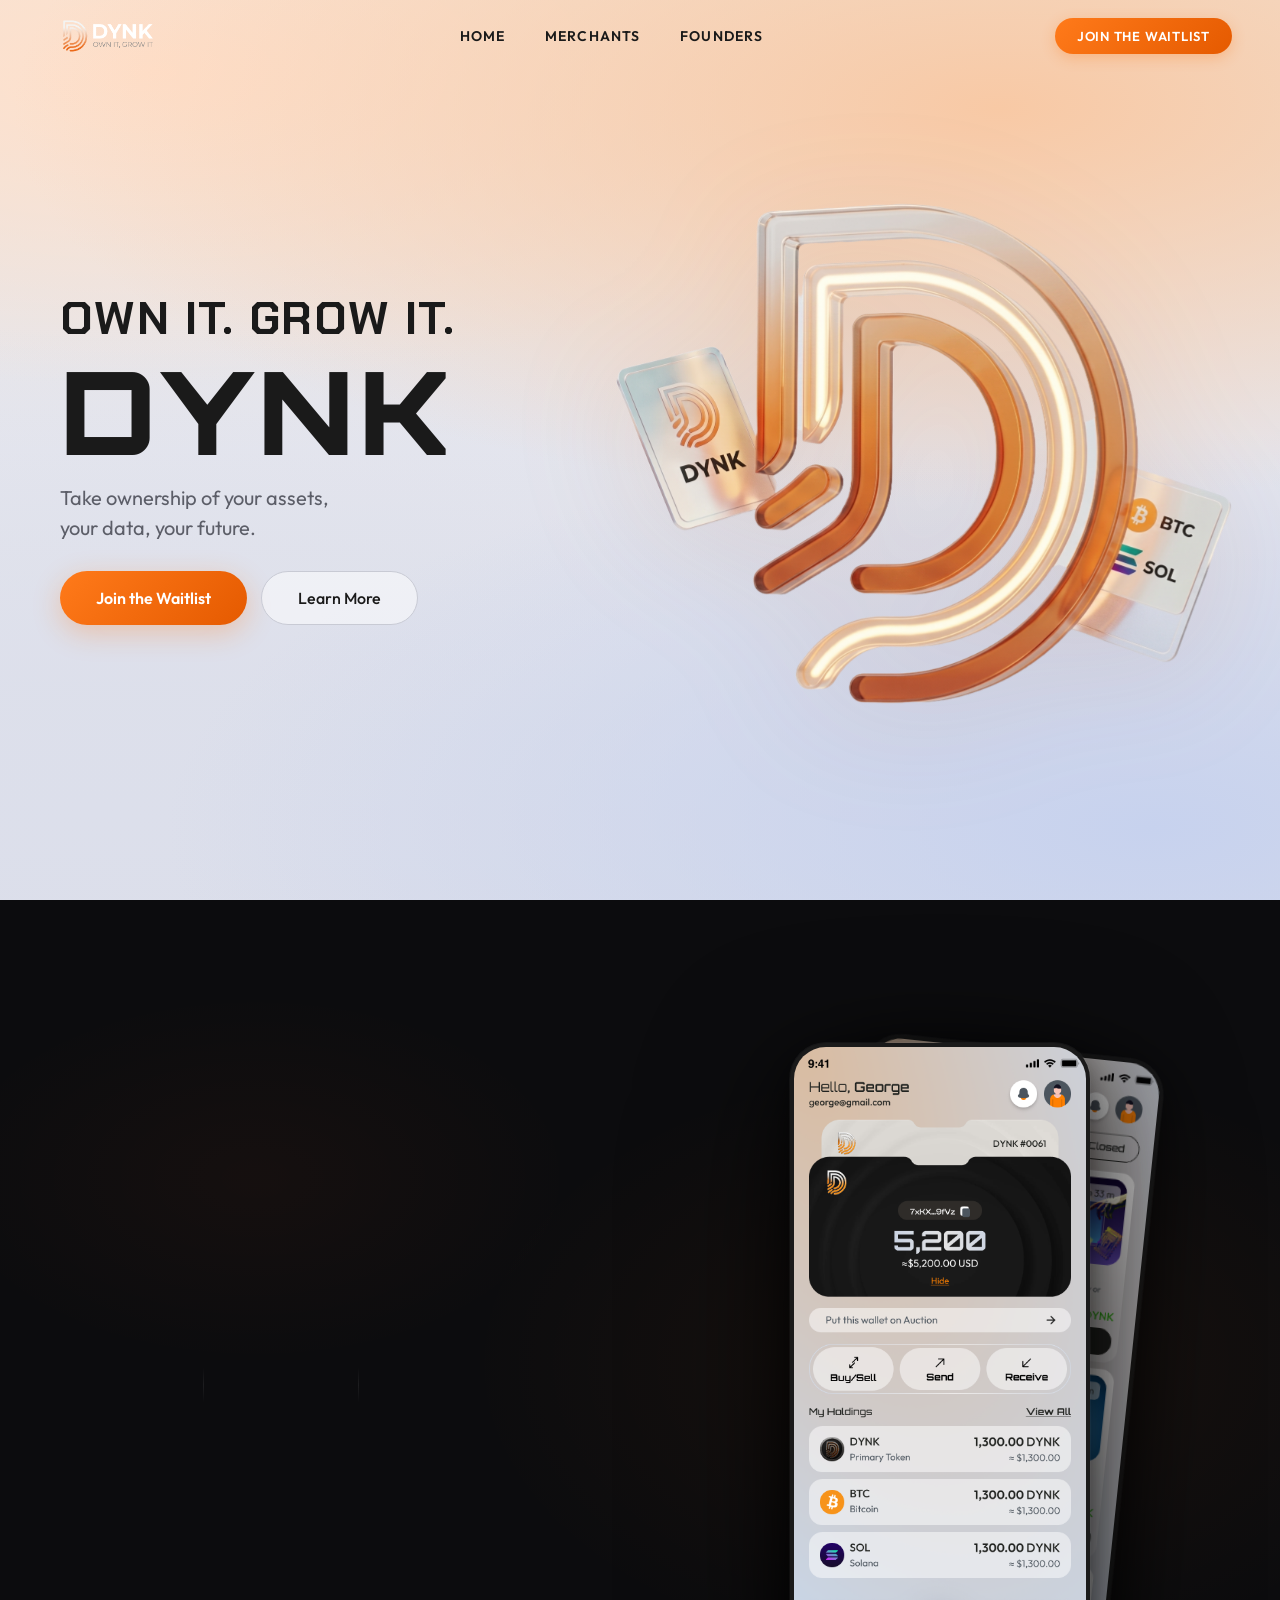
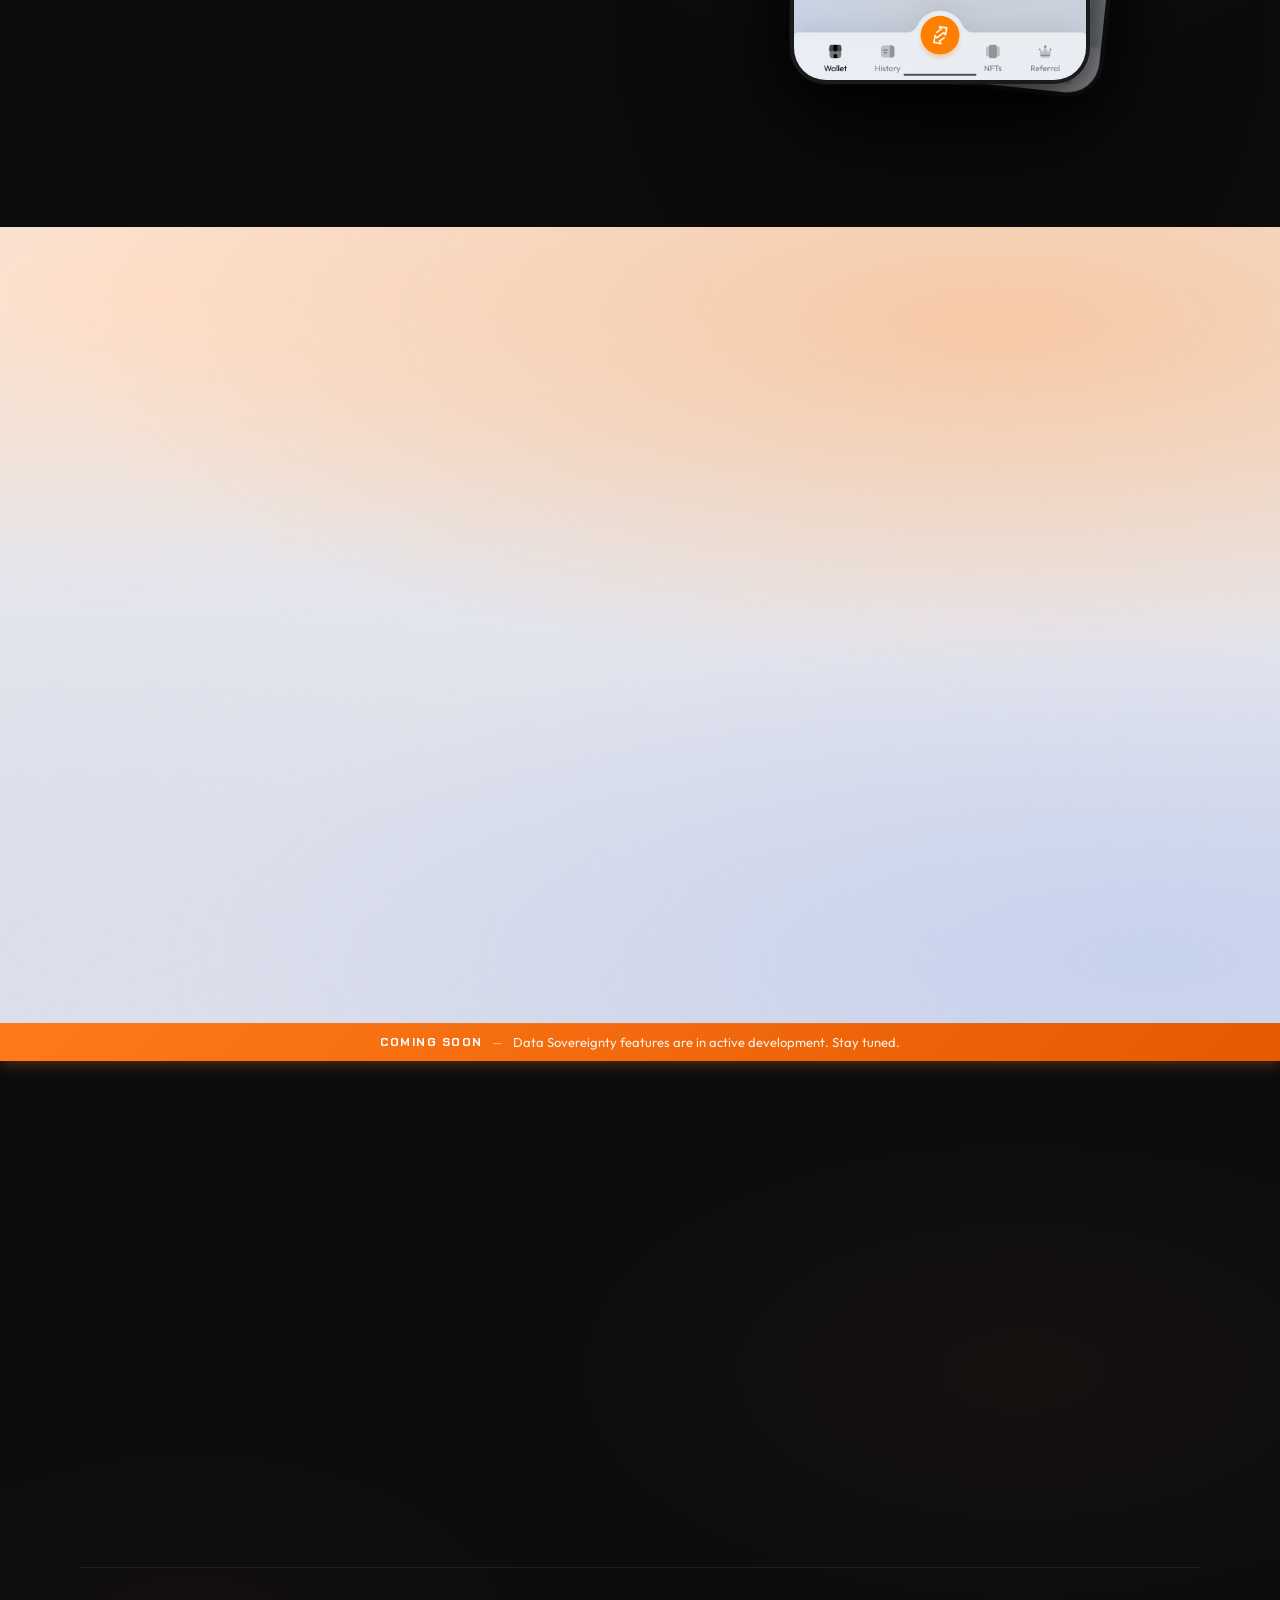
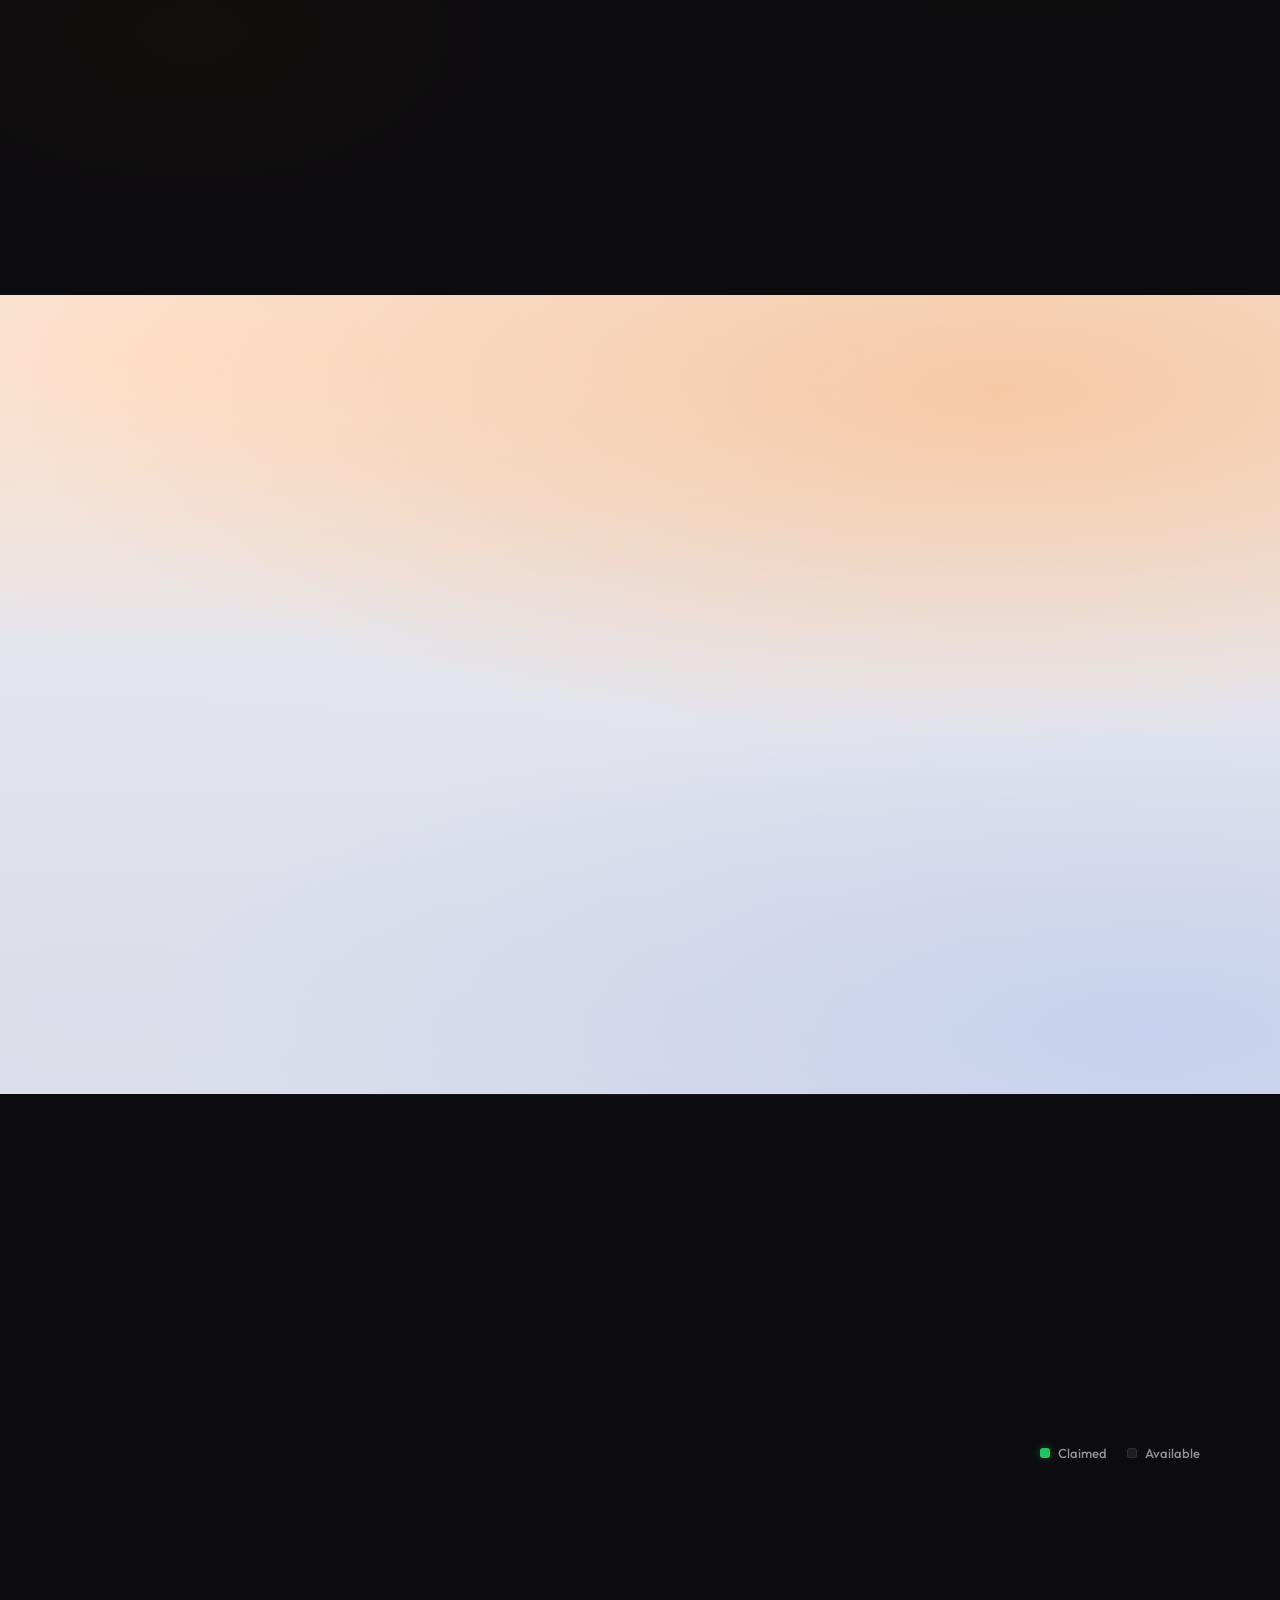
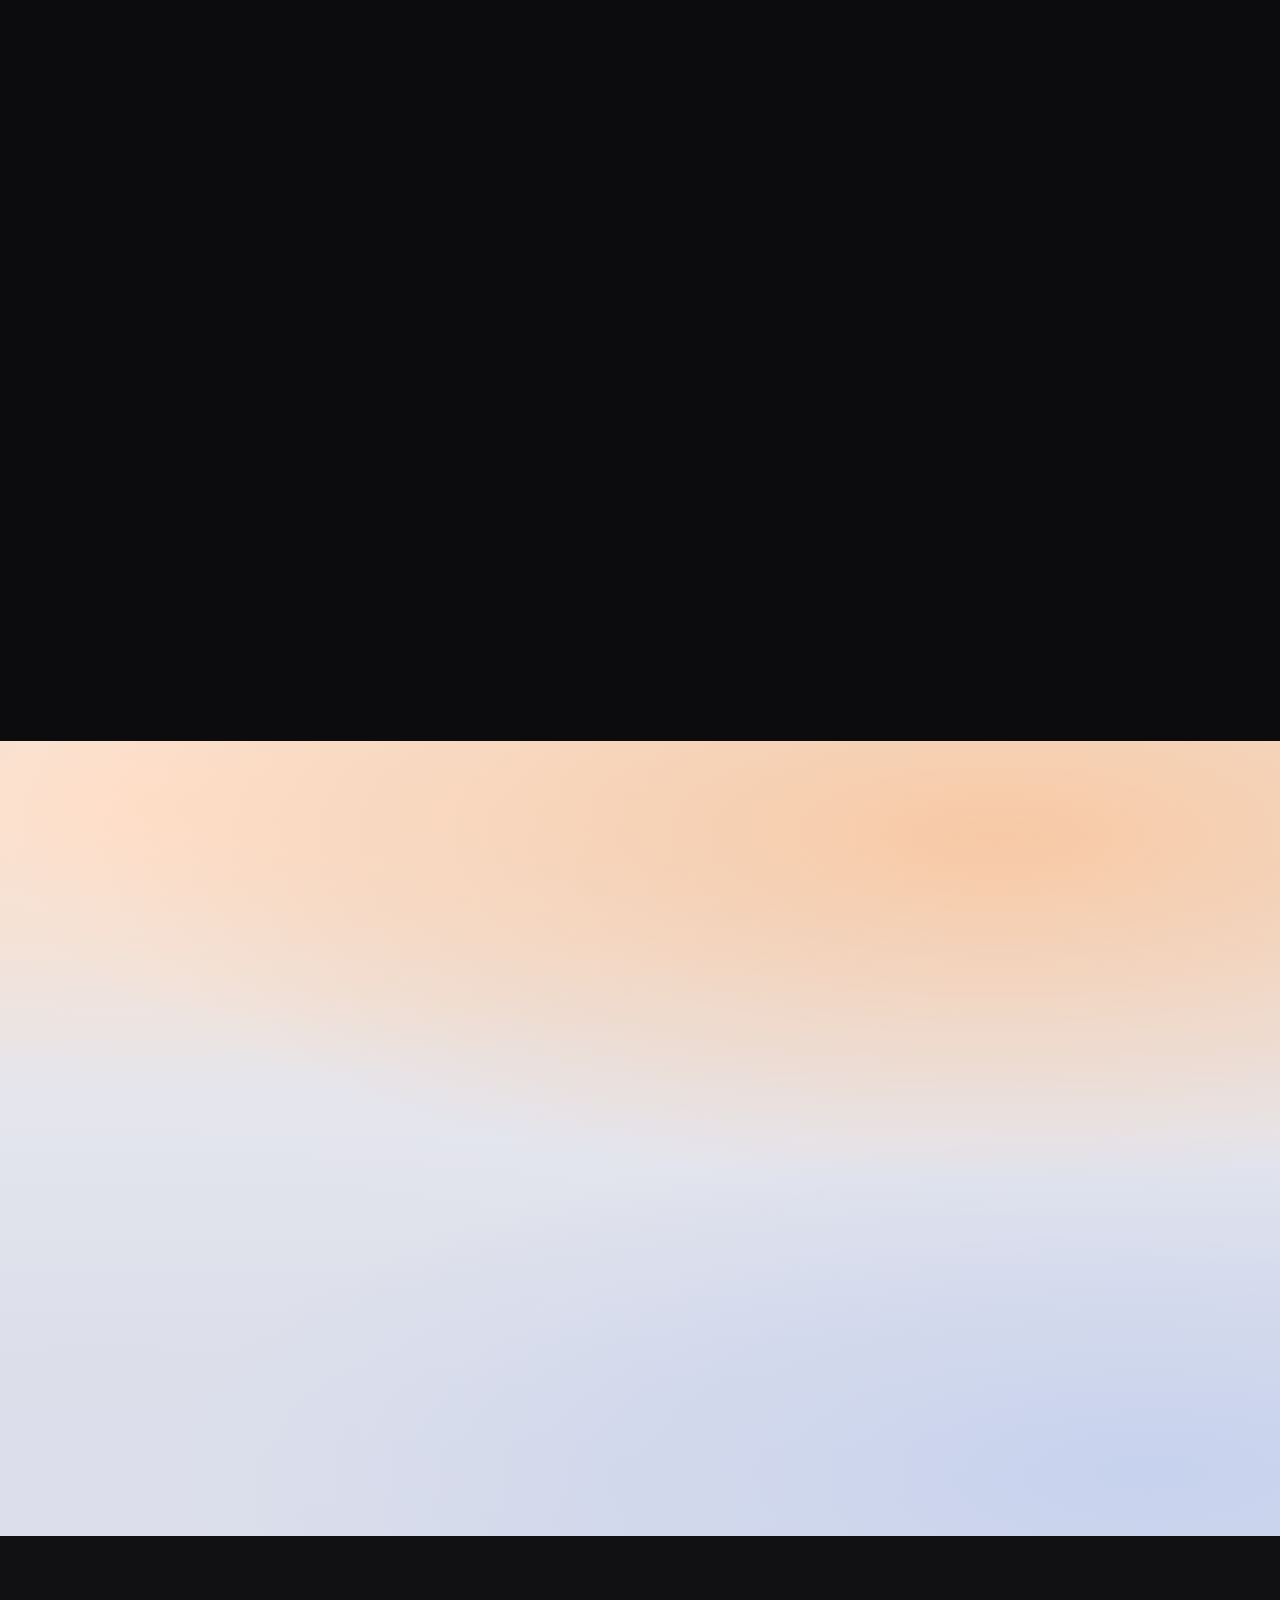
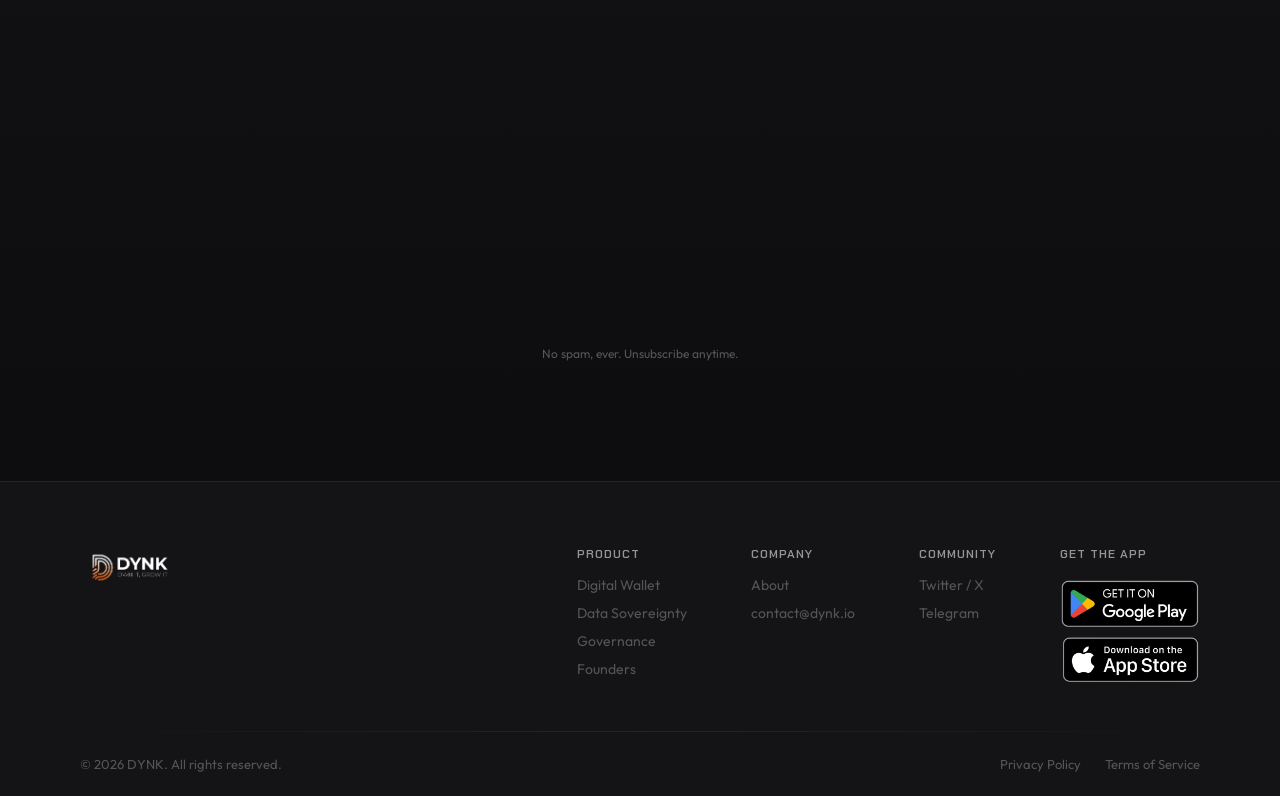
==== commit 6ab909ee: "Update founders page with wallet board, token allocations, and UI fixes - Add reusable wallet board " ====
--- a/index.html
+++ b/index.html
@@ -24,7 +24,7 @@
       <a href="/merchants">Merchants</a>
       <a href="/founders">Founders</a>
     </div>
-    <a href="#" class="nav-platform-btn">Join the Waitlist</a>
+    <a href="#waitlist-section" class="nav-platform-btn">Join the Waitlist</a>
   </div>
 </nav>
 
@@ -38,9 +38,9 @@
     <div class="hero-text hero-entrance hero-entrance--text">
       <h1 class="hero-headline">OWN IT. GROW IT.</h1>
       <div class="hero-brand">DYNK</div>
-      <p class="hero-subtitle">The Intelligence of Digital<br>Asset Ownership.</p>
+      <p class="hero-subtitle">Take ownership of your assets,<br>your data, your future.</p>
       <div class="hero-buttons">
-        <a href="#cta" class="hero-btn-primary"><span>Join the Waitlist</span></a>
+        <a href="#waitlist-section" class="hero-btn-primary"><span>Join the Waitlist</span></a>
         <a href="#wallet" class="hero-btn-secondary"><span>Learn More</span></a>
       </div>
     </div>
@@ -134,7 +134,7 @@
       <div class="w-card wlight-card">
         <div class="w-card-icon"><i class="fa-solid fa-arrow-right-arrow-left"></i></div>
         <h3>NFT-Backed Wallets</h3>
-        <p>Founder wallets are minted as unique NFTs on Solana — transferable and sellable as a whole, just like any other on-chain asset.</p>
+        <p>In our app, users are able to purchase NFT-backed wallets which are able to be transferred and sellable as a whole.</p>
       </div>
       <div class="w-card wlight-card">
         <div class="w-card-icon"><i class="fa-solid fa-key"></i></div>
@@ -147,12 +147,17 @@
 
 <!-- DATA -->
 <section class="sec-data" id="data">
+  <div class="data-coming-soon-banner">
+    <span class="data-cs-label">Coming Soon</span>
+    <span class="data-cs-sep">—</span>
+    <span class="data-cs-text">Data Sovereignty features are in active development. Stay tuned.</span>
+  </div>
   <div class="sec-inner">
     <div class="data-grid">
       <div class="data-left">
         <div class="sec-label"><span class="sec-label-num">02</span><span class="sec-label-line"></span>Data Sovereignty</div>
         <h2 class="sec-title sec-title--light">Own Your<br>Data</h2>
-        <p class="sec-desc sec-desc--light">Your preferences have value. When merchants want access, the reward flows to you — not the platform.</p>
+        <p class="sec-desc sec-desc--light">Your data have value. When merchants want access, the reward flows to you — not the platform.</p>
       </div>
       <div class="data-right">
         <div class="d-item">
@@ -165,7 +170,7 @@
         </div>
         <div class="d-item">
           <div class="d-item-icon"><i class="fa-solid fa-hand-holding-dollar"></i></div>
-          <div class="d-item-body"><h4>Earn Rewards for Your Preferences</h4><p>When you choose to share your preferences, DYNK credits flow directly to your wallet.</p></div>
+          <div class="d-item-body"><h4>Earn Rewards for Your Data</h4><p>When you choose to share your data, you are paid in DYNK tokens directly from the merchant who markets to you.</p></div>
         </div>
       </div>
     </div>
@@ -192,8 +197,8 @@
       <div class="data-flow-card" data-anim="fade-up" data-delay="4">
         <span class="data-flow-num">4</span>
         <div class="d-item-icon"><i class="fa-solid fa-coins"></i></div>
-        <h4>You earn credits</h4>
-        <p>DYNK credits land straight in your wallet. No platform skimming off the top.</p>
+        <h4>You earn Tokens</h4>
+        <p>DYNK tokens land straight in your wallet. No platform skimming off the top.</p>
       </div>
     </div>
   </div>
@@ -207,14 +212,14 @@
     <h2 class="sec-title">The Foundation</h2>
     <p class="sec-desc">A decentralized ecosystem built by the community, for the community.</p>
     <div class="f-stats">
-      <div class="f-stat"><div class="f-stat-val" data-count="800">800</div><div class="f-stat-label">Founder Wallets</div></div>
+      <div class="f-stat"><div class="f-stat-val" data-count="2100">2,100</div><div class="f-stat-label">Founder Wallets</div></div>
       <div class="f-divider"></div>
-      <div class="f-stat"><div class="f-stat-val" data-count="1300">1,300</div><div class="f-stat-label">Treasury Wallets</div></div>
+      <div class="f-stat"><div class="f-stat-val">NFT</div><div class="f-stat-label">Backed Wallets</div></div>
       <div class="f-divider"></div>
-      <div class="f-stat"><div class="f-stat-val" data-count="10000">10,000</div><div class="f-stat-label">Tokens Included</div></div>
+      <div class="f-stat"><div class="f-stat-val" data-count="10000">10,000</div><div class="f-stat-label">Tokens Included (first 800)</div></div>
     </div>
     <div class="f-pills">
-      <div class="f-pill"><i class="fa-solid fa-percent"></i>Earn from merchant bids</div>
+      <div class="f-pill"><i class="fa-solid fa-percent"></i>Earn from network activity</div>
       <div class="f-pill"><i class="fa-solid fa-users"></i>Form the governance</div>
     </div>
   </div>
@@ -226,8 +231,8 @@
     <div class="sec-label"><span class="sec-label-num">04</span><span class="sec-label-line"></span>Wallet Board</div>
     <div class="board-header">
       <div class="board-header-text">
-        <h2 class="sec-title sec-title--light">800 Founder Wallets</h2>
-        <p class="sec-desc sec-desc--light">Each cell represents a unique Founder Wallet (#001–#800). Claimed wallets are lit — the rest are waiting for their owner.</p>
+        <h2 class="sec-title sec-title--light">2,100 Founder Wallets</h2>
+        <p class="sec-desc sec-desc--light">Each cell represents a unique Founder Wallet (#001–#2100). Claimed wallets are lit — the rest are waiting for their owner.</p>
       </div>
       <div class="board-legend">
         <span class="board-legend-item"><span class="board-legend-dot board-legend-dot--taken"></span>Claimed</span>
@@ -316,6 +321,54 @@
     </div>
   </div>
 </footer>
+
+<!-- WALLET CARD MODAL -->
+<div class="wc-overlay" id="walletModal" role="dialog" aria-modal="true" aria-label="Wallet Card">
+  <div class="wc-card">
+    <button class="wc-close" id="walletModalClose" aria-label="Close">&times;</button>
+
+    <div class="wc-left">
+      <div class="wc-top-row">
+        <span class="wc-type">Founder Wallet</span>
+        <span class="wc-status" id="wcStatus">Available</span>
+      </div>
+
+      <div class="wc-number-block">
+        <span class="wc-number" id="wcNumber">#0001</span>
+        <span class="wc-number-sub">of 2,100</span>
+      </div>
+
+      <p class="wc-desc">One of only 2,100 exclusive Founder Wallets — minted on Solana. Own it, trade it, or hold it. It's yours forever.</p>
+
+      <div class="wc-tokens-block">
+        <span class="wc-tokens-label">Preloaded Tokens</span>
+        <div class="wc-tokens-row">
+          <span class="wc-tokens-val" id="wcTokensVal">~10,000</span>
+          <span class="wc-tokens-unit">DYNK</span>
+        </div>
+      </div>
+
+      <div class="wc-perks">
+        <span class="wc-perk"><i class="fa-solid fa-scale-balanced"></i>Governance Rights</span>
+        <span class="wc-perk"><i class="fa-solid fa-arrow-right-arrow-left"></i>Transferable</span>
+        <span class="wc-perk"><i class="fa-solid fa-percent"></i>Network Earnings</span>
+      </div>
+
+      <a href="/founders" class="wc-marketplace-btn">Go to Marketplace <i class="fa-solid fa-arrow-right"></i></a>
+    </div>
+
+    <div class="wc-right">
+      <div class="wc-img-card">
+        <img src="assets/fitr.png" alt="DYNK Wallet" class="wc-logo">
+        <div class="wc-img-caption">DYNK — Own the Network</div>
+      </div>
+    </div>
+
+  </div>
+</div>
+
+<!-- BOARD HOVER TOOLTIP -->
+<div class="wc-tooltip" id="boardTooltip"></div>
 
 <script src="hero.js"></script>
 <script src="sections.js"></script>
--- a/hero.css
+++ b/hero.css
@@ -254,4 +254,5 @@
   .hero-featured { padding: 20px; }
   .hero-buttons { flex-direction: column; align-items: stretch; }
   .hero-btn-primary, .hero-btn-secondary { justify-content: center; }
-}
+  .hero-visual { display: none; }
+}
--- a/sections.css
+++ b/sections.css
@@ -221,9 +221,40 @@
 .wlight-card p  { font-size: 15px; line-height: 1.65; }
 
 /* ── DATA (dark) ── */
+.data-coming-soon-banner {
+  display: flex;
+  align-items: center;
+  justify-content: center;
+  gap: 10px;
+  background: linear-gradient(135deg, #FF7A1A, #E55A00);
+  padding: 11px 20px;
+  text-align: center;
+  box-shadow: 0 2px 16px rgba(255,122,26,0.35);
+}
+.data-cs-label {
+  font-family: 'Chakra Petch', sans-serif;
+  font-weight: 700;
+  font-size: 12px;
+  color: #fff;
+  letter-spacing: 0.12em;
+  text-transform: uppercase;
+}
+.data-cs-sep {
+  color: rgba(255,255,255,0.55);
+  font-size: 13px;
+}
+.data-cs-text {
+  font-family: 'Outfit', sans-serif;
+  font-size: 13px;
+  color: rgba(255,255,255,0.9);
+}
+
 .sec-data {
-  position: relative; padding: 80px 0; overflow: hidden;
+  position: relative; padding: 0 0 80px; overflow: hidden;
   background: var(--ink);
+}
+.sec-data .sec-inner {
+  padding-top: 80px;
 }
 .sec-data::before {
   content: ''; position: absolute; inset: 0;
@@ -639,13 +670,13 @@
 }
 .board-grid {
   display: grid;
-  grid-template-columns: repeat(40, 1fr);
-  gap: 3px;
+  grid-template-columns: repeat(70, 1fr);
+  gap: 2px;
   margin-bottom: 40px;
 }
 .board-cell {
   aspect-ratio: 1;
-  border-radius: 3px;
+  border-radius: 2px;
   background: var(--ink-3);
   border: 1px solid rgba(255,255,255,0.04);
   transition: transform 0.2s, box-shadow 0.2s;
@@ -655,7 +686,8 @@
 .board-cell:hover {
   transform: scale(1.6);
   z-index: 2;
-  box-shadow: 0 0 12px rgba(0,0,0,0.5);
+  background: #FF7A1A;
+  box-shadow: 0 0 8px rgba(255,122,26,0.7);
 }
 .board-cell.taken {
   background: #22C55E;
@@ -664,6 +696,309 @@
 }
 .board-cell.taken:hover {
   box-shadow: 0 0 16px rgba(34,197,94,0.5);
+}
+.board-cell { cursor: pointer; }
+
+/* ── BOARD HOVER TOOLTIP ── */
+.wc-tooltip {
+  position: fixed;
+  padding: 4px 9px;
+  background: rgba(0,0,0,0.85);
+  color: #fff;
+  font-family: var(--font-heading);
+  font-size: 11px;
+  font-weight: 600;
+  letter-spacing: 0.06em;
+  border-radius: 4px;
+  pointer-events: none;
+  white-space: nowrap;
+  opacity: 0;
+  transform: translateY(-6px);
+  transition: opacity 0.12s, transform 0.12s;
+  z-index: 9999;
+}
+.wc-tooltip.visible {
+  opacity: 1;
+  transform: translateY(0);
+}
+
+/* ── WALLET CARD MODAL ── */
+.wc-overlay {
+  position: fixed;
+  inset: 0;
+  background: rgba(0,0,0,0.78);
+  backdrop-filter: blur(10px);
+  -webkit-backdrop-filter: blur(10px);
+  display: flex;
+  align-items: center;
+  justify-content: center;
+  z-index: 10000;
+  opacity: 0;
+  pointer-events: none;
+  transition: opacity 0.25s;
+}
+.wc-overlay.open {
+  opacity: 1;
+  pointer-events: all;
+}
+.wc-card {
+  position: relative;
+  display: flex;
+  width: min(960px, 92vw);
+  min-height: min(500px, 62vw);
+  border-radius: 28px;
+  overflow: hidden;
+  background:
+    radial-gradient(ellipse 70% 60% at 20% 0%, rgba(255,200,150,0.55) 0%, transparent 60%),
+    radial-gradient(ellipse 50% 50% at 95% 100%, rgba(199,210,238,0.6) 0%, transparent 60%),
+    radial-gradient(ellipse 60% 50% at 80% 10%, rgba(255,224,203,0.4) 0%, transparent 55%),
+    linear-gradient(160deg, #F5E8DC 0%, #EAE9F2 55%, #D8DBE8 100%);
+  box-shadow:
+    0 2px 0 rgba(255,255,255,0.9) inset,
+    0 -1px 0 rgba(0,0,0,0.06) inset,
+    0 50px 120px rgba(0,0,0,0.45),
+    0 16px 40px rgba(0,0,0,0.2);
+  transform: scale(0.92) translateY(20px);
+  transition: transform 0.28s cubic-bezier(0.34,1.56,0.64,1);
+}
+/* subtle noise texture */
+.wc-card::before {
+  content: '';
+  position: absolute;
+  inset: 0;
+  background-image: url("data:image/svg+xml,%3Csvg xmlns='http://www.w3.org/2000/svg' width='200' height='200'%3E%3Cfilter id='n'%3E%3CfeTurbulence type='fractalNoise' baseFrequency='0.75' numOctaves='4' stitchTiles='stitch'/%3E%3C/filter%3E%3Crect width='200' height='200' filter='url(%23n)' opacity='0.03'/%3E%3C/svg%3E");
+  pointer-events: none;
+  z-index: 0;
+}
+.wc-overlay.open .wc-card {
+  transform: scale(1) translateY(0);
+}
+.wc-left {
+  flex: 1;
+  display: flex;
+  flex-direction: column;
+  justify-content: center;
+  gap: 16px;
+  padding: 52px 52px;
+  border-right: 1px solid rgba(0,0,0,0.08);
+  position: relative;
+  z-index: 1;
+}
+.wc-top-row {
+  display: flex;
+  align-items: center;
+  gap: 12px;
+}
+.wc-type {
+  font-family: var(--font-heading);
+  font-size: 11px;
+  font-weight: 700;
+  letter-spacing: 0.2em;
+  text-transform: uppercase;
+  color: rgba(30,30,30,0.4);
+}
+.wc-status {
+  font-family: var(--font-body);
+  font-size: 11px;
+  font-weight: 700;
+  letter-spacing: 0.1em;
+  text-transform: uppercase;
+  padding: 3px 10px;
+  border-radius: 999px;
+}
+.wc-status--available {
+  background: rgba(34,197,94,0.15);
+  color: #16A34A;
+  border: 1px solid rgba(34,197,94,0.3);
+}
+.wc-status--claimed {
+  background: rgba(0,0,0,0.07);
+  color: rgba(30,30,30,0.5);
+  border: 1px solid rgba(0,0,0,0.1);
+}
+.wc-number-block {
+  display: flex;
+  align-items: baseline;
+  gap: 10px;
+}
+.wc-number {
+  font-family: var(--font-heading);
+  font-size: clamp(42px, 5.5vw, 64px);
+  font-weight: 900;
+  line-height: 1;
+  letter-spacing: 0.02em;
+  color: #141416;
+  text-shadow: 0 2px 8px rgba(0,0,0,0.08);
+}
+.wc-number-sub {
+  font-family: var(--font-body);
+  font-size: 14px;
+  font-weight: 500;
+  color: rgba(30,30,30,0.35);
+}
+.wc-desc {
+  font-family: var(--font-body);
+  font-size: 14px;
+  line-height: 1.65;
+  color: rgba(30,30,30,0.55);
+  max-width: 320px;
+  margin: 0;
+}
+.wc-tokens-block {
+  display: flex;
+  flex-direction: column;
+  gap: 4px;
+  padding: 14px 18px;
+  background: rgba(255,255,255,0.5);
+  border-radius: 12px;
+  border: 1px solid rgba(255,255,255,0.8);
+  box-shadow: 0 2px 12px rgba(0,0,0,0.06);
+  width: fit-content;
+}
+.wc-tokens-row {
+  display: flex;
+  align-items: baseline;
+  gap: 6px;
+}
+.wc-tokens-label {
+  font-family: var(--font-body);
+  font-size: 10px;
+  font-weight: 700;
+  letter-spacing: 0.14em;
+  text-transform: uppercase;
+  color: rgba(30,30,30,0.4);
+}
+.wc-tokens-val {
+  font-family: var(--font-heading);
+  font-size: 26px;
+  font-weight: 800;
+  color: #141416;
+  line-height: 1.1;
+}
+.wc-tokens-unit {
+  font-size: 14px;
+  font-weight: 600;
+  color: rgba(30,30,30,0.4);
+}
+.wc-perks {
+  display: flex;
+  flex-wrap: wrap;
+  gap: 8px;
+}
+.wc-perk {
+  display: inline-flex;
+  align-items: center;
+  gap: 6px;
+  padding: 6px 13px;
+  border-radius: 999px;
+  background: rgba(255,255,255,0.5);
+  border: 1px solid rgba(0,0,0,0.08);
+  font-family: var(--font-body);
+  font-size: 12px;
+  font-weight: 600;
+  color: rgba(30,30,30,0.65);
+}
+.wc-perk i {
+  font-size: 10px;
+  color: #FF7A1A;
+}
+.wc-marketplace-btn {
+  display: inline-flex;
+  align-items: center;
+  gap: 10px;
+  margin-top: 4px;
+  padding: 15px 32px;
+  border-radius: 999px;
+  border: none;
+  background: linear-gradient(135deg, #FF7A1A, #E55A00);
+  color: #fff;
+  font-family: var(--font-body);
+  font-size: 15px;
+  font-weight: 700;
+  letter-spacing: 0.03em;
+  text-decoration: none;
+  width: fit-content;
+  box-shadow: 0 8px 28px rgba(255,122,26,0.45), 0 2px 0 rgba(255,255,255,0.2) inset;
+  transition: transform 0.2s, box-shadow 0.2s;
+}
+.wc-marketplace-btn:hover {
+  transform: translateY(-2px);
+  box-shadow: 0 14px 36px rgba(255,122,26,0.55), 0 2px 0 rgba(255,255,255,0.2) inset;
+}
+.wc-right {
+  flex: 1;
+  display: flex;
+  align-items: center;
+  justify-content: center;
+  padding: 32px 28px;
+  position: relative;
+  z-index: 1;
+}
+/* decorative orange orb behind the image card */
+.wc-right::before {
+  content: '';
+  position: absolute;
+  width: 220px;
+  height: 220px;
+  border-radius: 50%;
+  background: radial-gradient(circle, rgba(255,122,26,0.18) 0%, transparent 70%);
+  pointer-events: none;
+}
+.wc-img-card {
+  display: flex;
+  flex-direction: column;
+  align-items: center;
+  justify-content: center;
+  width: 88%;
+  height: 88%;
+  border-radius: 20px;
+  background: rgba(255,255,255,0.6);
+  backdrop-filter: blur(14px);
+  -webkit-backdrop-filter: blur(14px);
+  box-shadow:
+    0 0 0 1px rgba(255,255,255,0.85) inset,
+    0 8px 40px rgba(0,0,0,0.12),
+    0 2px 8px rgba(0,0,0,0.06);
+  padding: 20px 20px 12px;
+  overflow: hidden;
+  gap: 10px;
+}
+.wc-logo {
+  width: 100%;
+  flex: 1;
+  object-fit: contain;
+}
+.wc-img-caption {
+  font-family: var(--font-heading);
+  font-size: 10px;
+  font-weight: 700;
+  letter-spacing: 0.18em;
+  text-transform: uppercase;
+  color: rgba(30,30,30,0.3);
+  text-align: center;
+}
+.wc-close {
+  position: absolute;
+  top: 16px;
+  right: 20px;
+  background: rgba(0,0,0,0.06);
+  border: 1px solid rgba(0,0,0,0.08);
+  border-radius: 50%;
+  width: 32px;
+  height: 32px;
+  display: flex;
+  align-items: center;
+  justify-content: center;
+  font-size: 18px;
+  line-height: 1;
+  cursor: pointer;
+  color: rgba(30,30,30,0.45);
+  z-index: 2;
+  transition: background 0.15s, color 0.15s;
+}
+.wc-close:hover {
+  background: rgba(0,0,0,0.12);
+  color: #1A1A1A;
 }
 .board-counter {
   display: flex; align-items: center; justify-content: center; gap: 0;
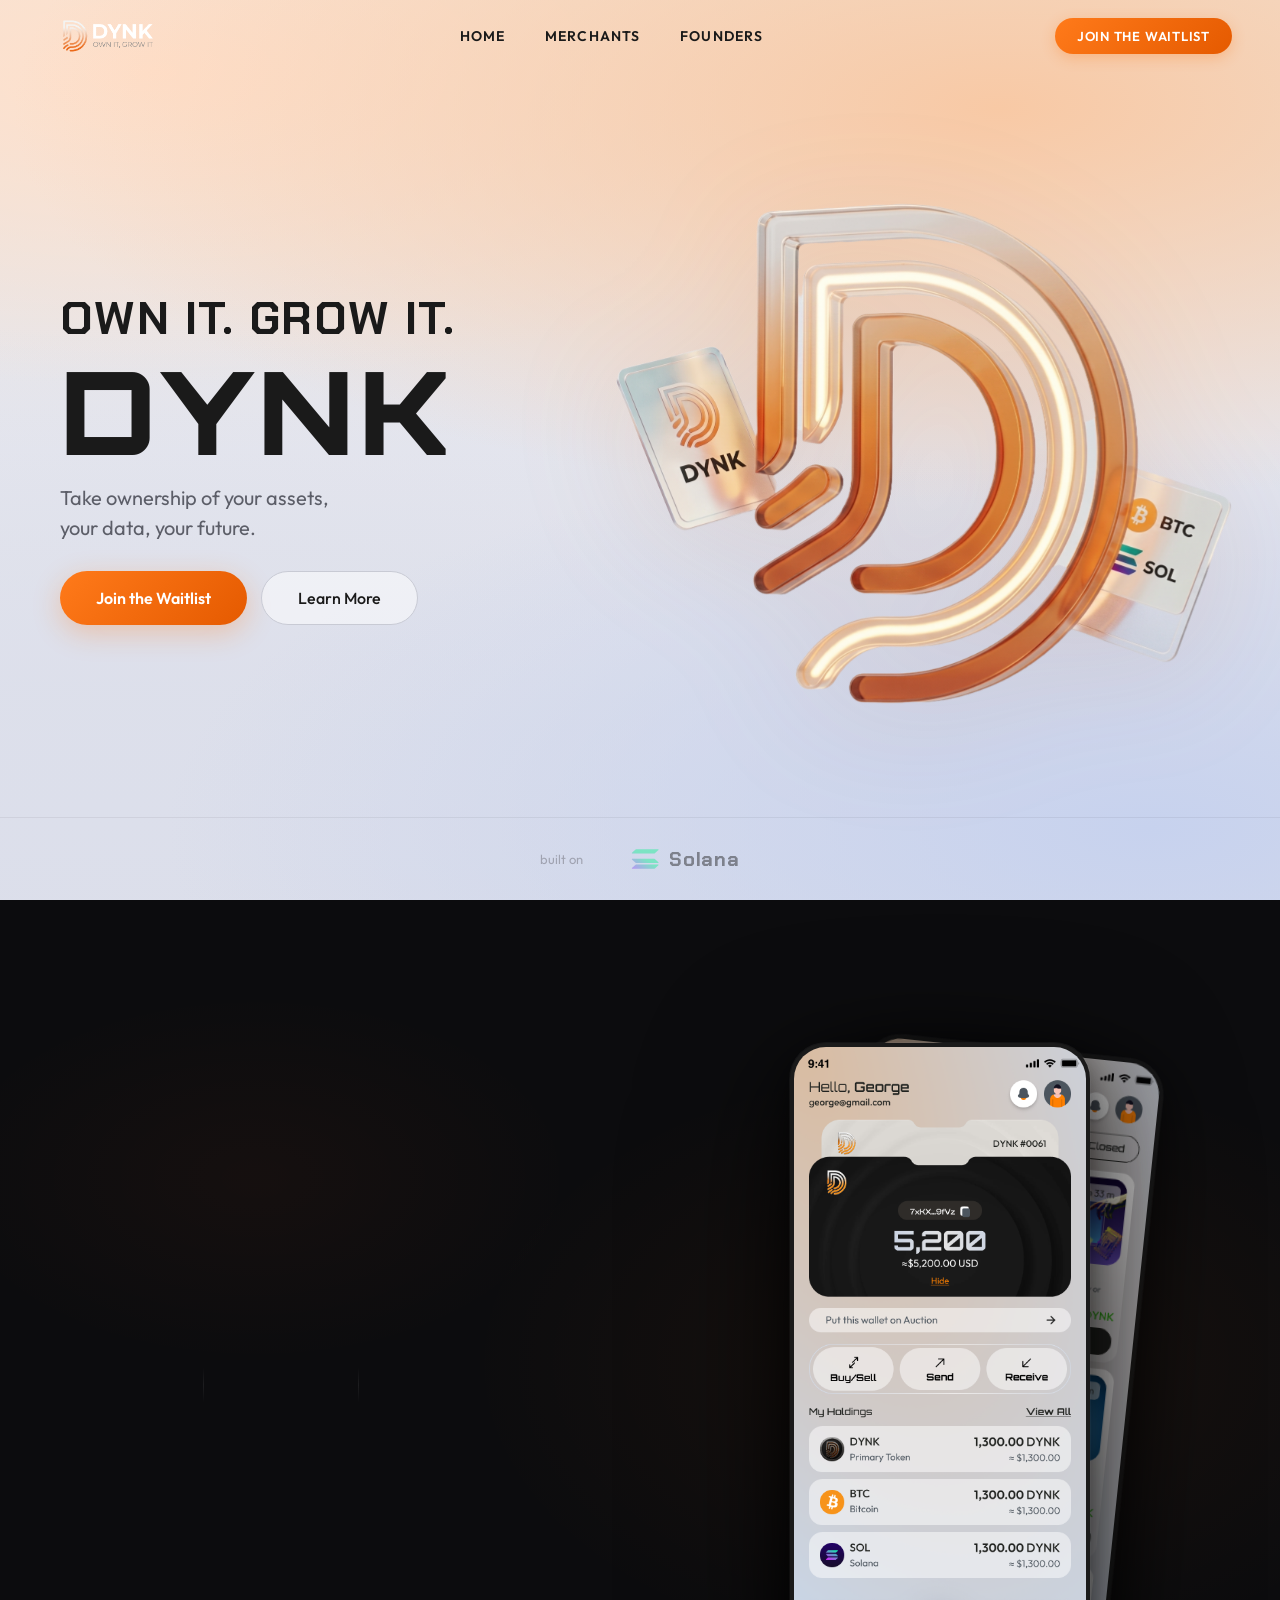
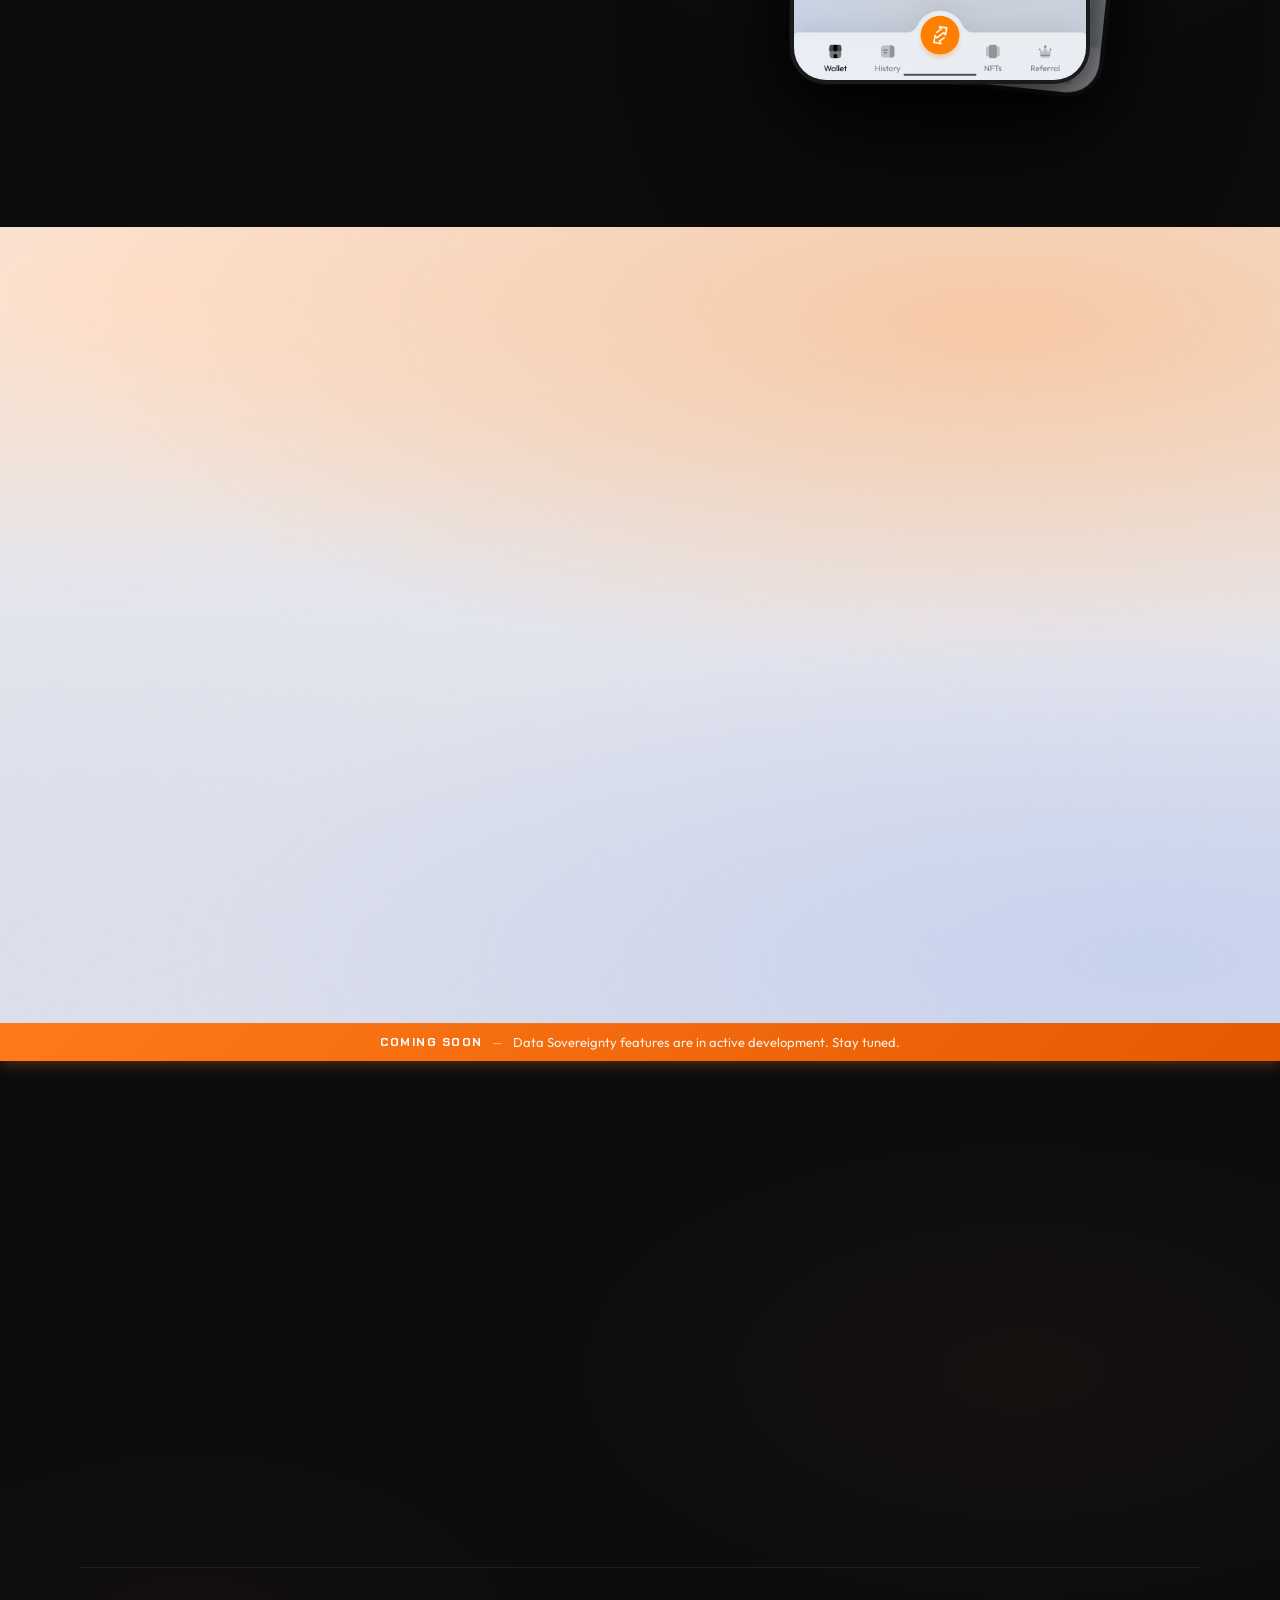
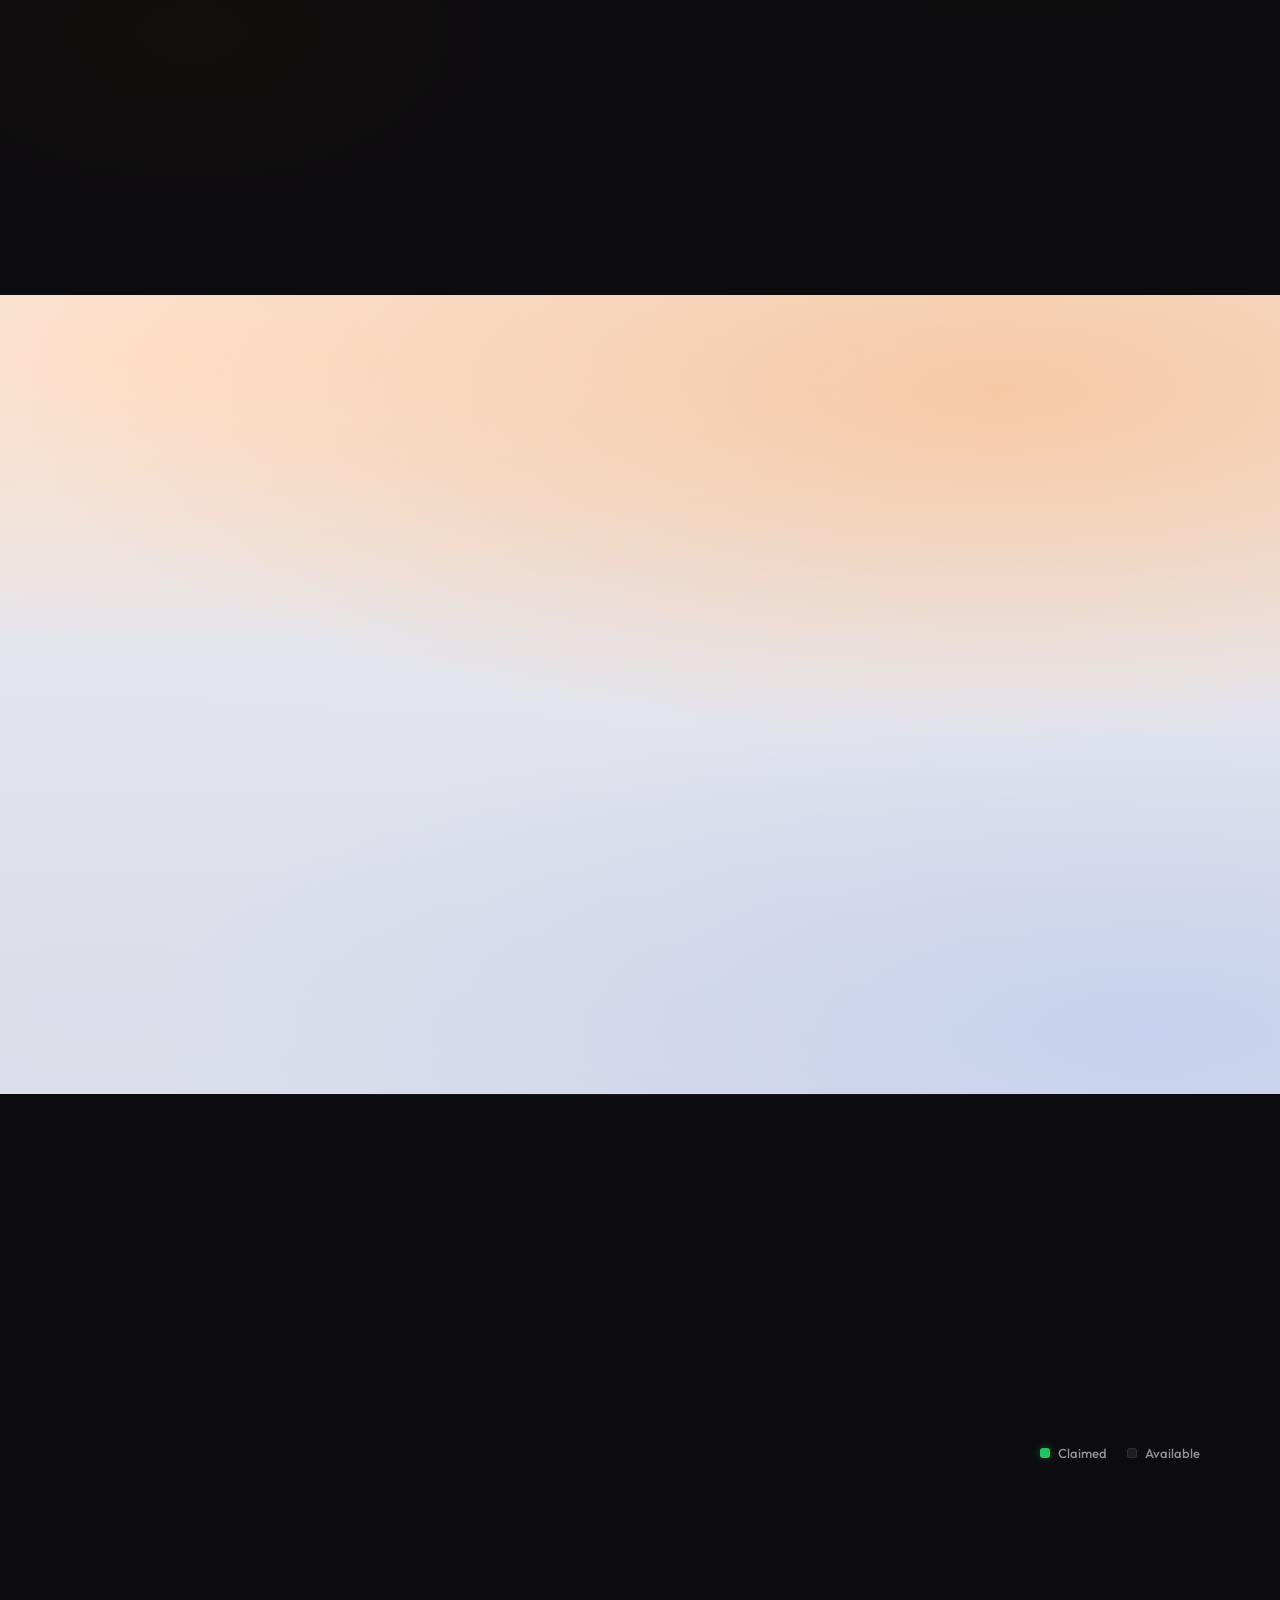
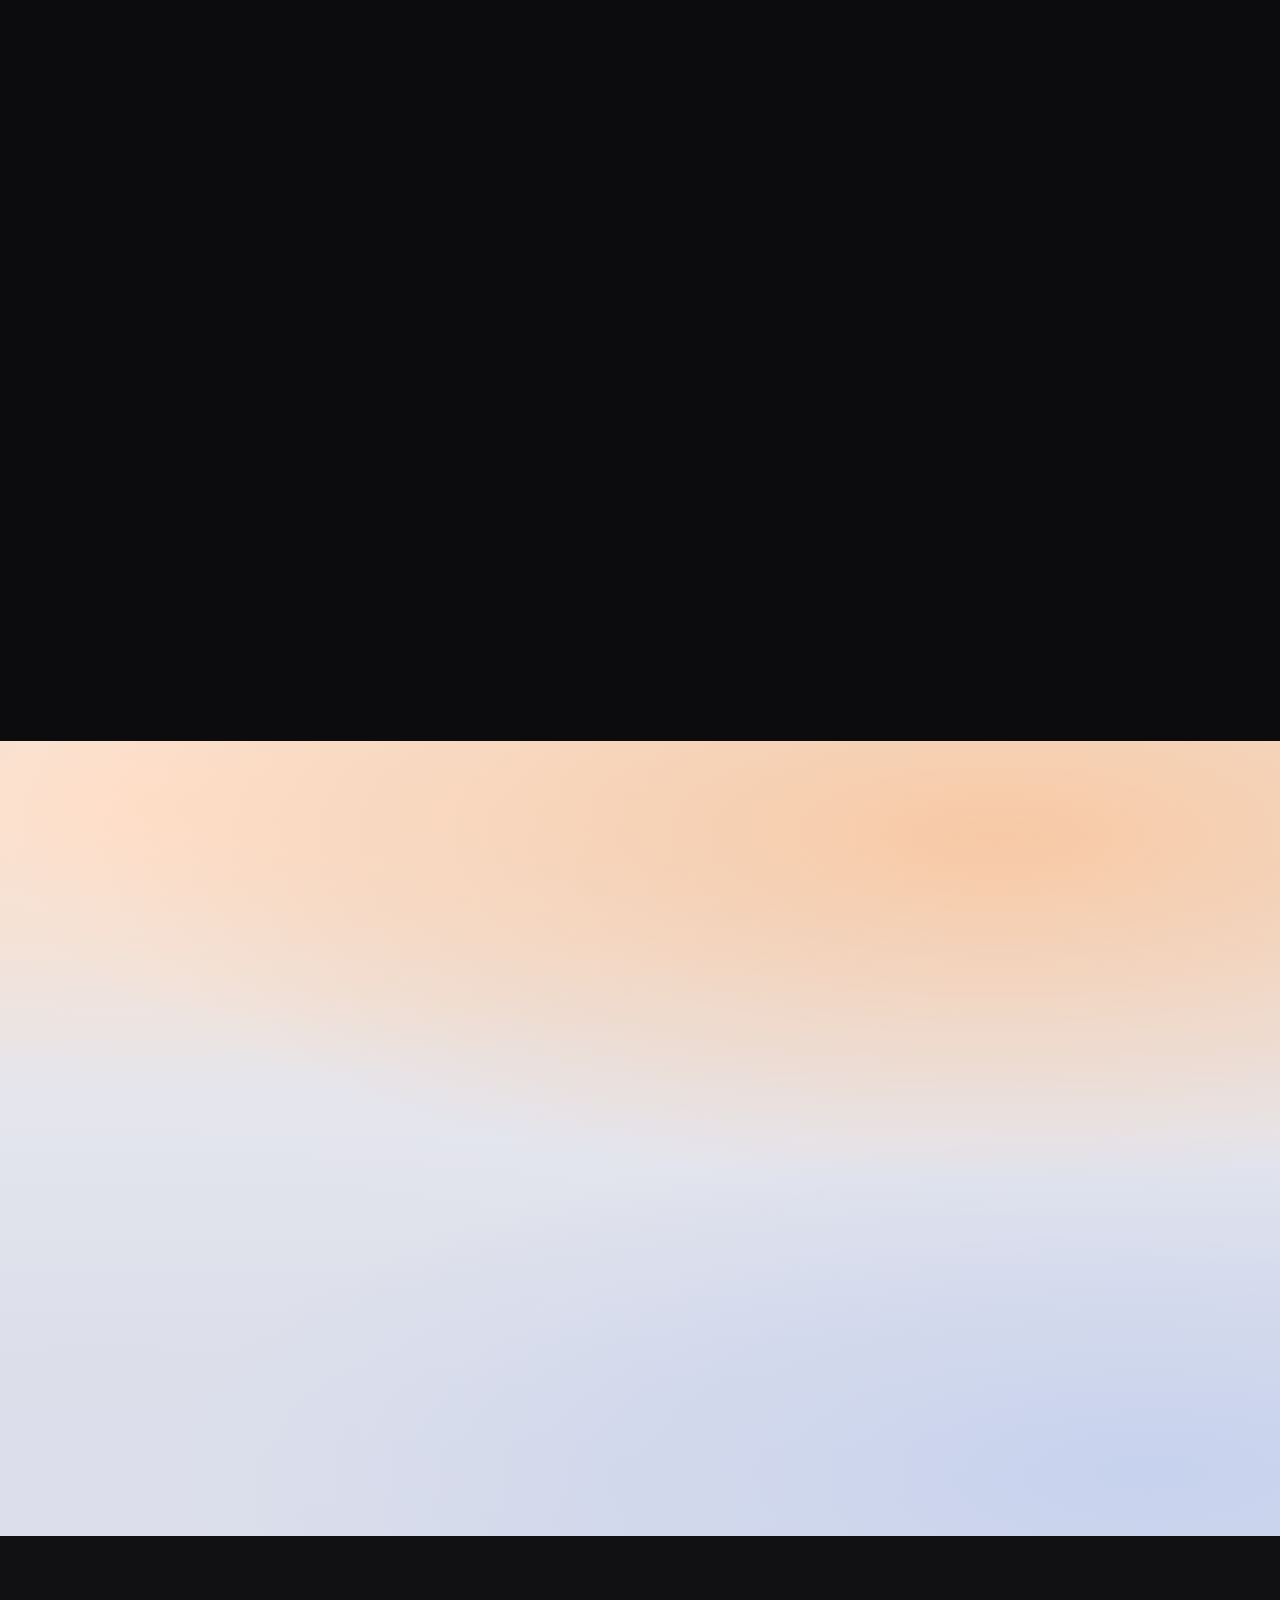
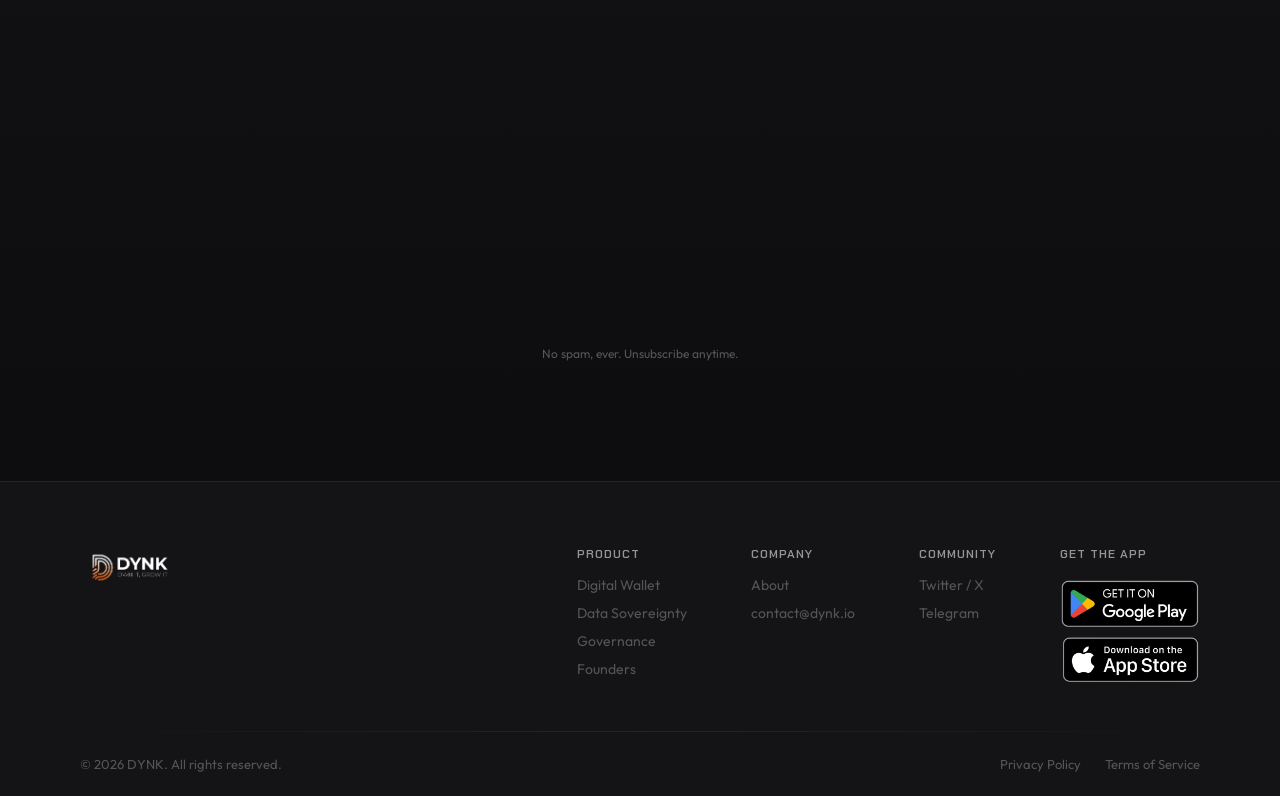
==== commit cac3ddb0: "Mobile UX overhaul: nav dropdown, grid performance, modal + footer fixes - Add hamburger dropdown na" ====
--- a/index.html
+++ b/index.html
@@ -25,8 +25,17 @@
       <a href="/founders">Founders</a>
     </div>
     <a href="#waitlist-section" class="nav-platform-btn">Join the Waitlist</a>
+    <button class="nav-hamburger" id="navHamburger" aria-label="Toggle menu">
+      <span></span><span></span><span></span>
+    </button>
   </div>
 </nav>
+<div class="nav-mobile-menu" id="navMobileMenu">
+  <a href="#">Home</a>
+  <a href="/merchants">Merchants</a>
+  <a href="/founders">Founders</a>
+  <a href="#waitlist-section" class="nav-mobile-cta">Join the Waitlist</a>
+</div>
 
 <!-- ═══════════════════════════════════════
      HERO
@@ -240,6 +249,14 @@
       </div>
     </div>
     <div class="board-grid" id="walletBoard"></div>
+    <div class="board-mobile-picker" id="boardMobilePicker">
+      <p class="board-mobile-picker-label">Enter a wallet number to view details</p>
+      <div class="board-mobile-picker-row">
+        <input type="number" class="board-mobile-picker-input" id="boardPickerInput" min="1" max="2100" placeholder="1 – 2100">
+        <button class="board-mobile-picker-btn" id="boardPickerBtn">View</button>
+      </div>
+      <button class="board-mobile-picker-random" id="boardPickerRandom">Pick Random Wallet</button>
+    </div>
     <div class="board-counter">
       <div class="board-counter-stat">
         <span class="board-counter-val" id="boardTaken">—</span>
--- a/hero.css
+++ b/hero.css
@@ -80,6 +80,65 @@
   box-shadow: 0 6px 18px rgba(255,122,26,0.4);
 }
 
+/* ── HAMBURGER ── */
+.nav-hamburger {
+  display: none;
+  flex-direction: column;
+  justify-content: center;
+  align-items: center;
+  gap: 5px;
+  width: 40px; height: 40px;
+  background: none; border: none; cursor: pointer;
+  padding: 8px 6px; flex-shrink: 0;
+}
+.nav-hamburger span {
+  display: block; width: 22px; height: 2px;
+  background: #1A1A1A; border-radius: 2px;
+  transition: transform 0.3s, opacity 0.3s;
+}
+.nav-hamburger.open span:nth-child(1) { transform: translateY(7px) rotate(45deg); }
+.nav-hamburger.open span:nth-child(2) { opacity: 0; transform: scaleX(0); }
+.nav-hamburger.open span:nth-child(3) { transform: translateY(-7px) rotate(-45deg); }
+
+/* ── MOBILE DROPDOWN MENU ── */
+.nav-mobile-menu {
+  position: fixed;
+  top: 72px; left: 0; right: 0;
+  background: rgba(240, 229, 218, 0.97);
+  backdrop-filter: blur(24px) saturate(1.4);
+  -webkit-backdrop-filter: blur(24px) saturate(1.4);
+  border-bottom: 1px solid rgba(0,0,0,0.08);
+  z-index: 99;
+  display: none;
+  flex-direction: column;
+  padding: 12px 24px 24px;
+  gap: 0;
+  box-shadow: 0 8px 32px rgba(0,0,0,0.08);
+}
+.nav-mobile-menu.open { display: flex; }
+.nav-mobile-menu a {
+  padding: 14px 0;
+  font-size: 15px; font-weight: 600;
+  color: #1A1A1A; text-decoration: none;
+  letter-spacing: 0.06em; text-transform: uppercase;
+  border-bottom: 1px solid rgba(0,0,0,0.06);
+  transition: color 0.2s;
+}
+.nav-mobile-menu a:hover { color: var(--orange); }
+.nav-mobile-menu .nav-mobile-cta {
+  display: flex; align-items: center; justify-content: center;
+  margin-top: 16px;
+  padding: 14px 28px;
+  background: linear-gradient(135deg, var(--orange), var(--orange-deep));
+  color: #fff !important;
+  border-radius: var(--r-pill);
+  font-size: 14px; font-weight: 700 !important;
+  letter-spacing: 0.06em; text-transform: uppercase;
+  text-decoration: none; border-bottom: none !important;
+  box-shadow: 0 4px 14px rgba(255,122,26,0.3);
+}
+.nav-mobile-menu .nav-mobile-cta:hover { opacity: 0.9; }
+
 /* ── HERO (light, two-column) ── */
 .hero {
   position: relative;
@@ -237,6 +296,8 @@
 @media (max-width: 960px) {
   .nav { padding: 0 24px; }
   .nav-links { display: none; }
+  .nav-platform-btn { display: none; }
+  .nav-hamburger { display: flex; }
   .hero-inner {
     grid-template-columns: 1fr;
     padding: 120px 40px 40px;
@@ -248,11 +309,13 @@
   .hero-featured { flex-direction: column; gap: 16px; padding: 24px 40px; }
   .featured-logos { gap: 24px; flex-wrap: wrap; justify-content: center; }
 }
+@media (max-width: 768px) {
+  .hero-visual { display: none; }
+}
 @media (max-width: 600px) {
   .nav { padding: 0 16px; }
   .hero-inner { padding: 100px 20px 30px; }
   .hero-featured { padding: 20px; }
   .hero-buttons { flex-direction: column; align-items: stretch; }
   .hero-btn-primary, .hero-btn-secondary { justify-content: center; }
-  .hero-visual { display: none; }
-}
+}
--- a/sections.css
+++ b/sections.css
@@ -1195,6 +1195,12 @@
   margin: 20px 0 0; font-size: 12px; color: rgba(255,255,255,0.3);
 }
 
+/* ── MOBILE WALLET PICKER (shown on mobile instead of tiny 2100-cell grid) ── */
+.board-mobile-picker {
+  display: none;
+}
+
+/* ── RESPONSIVE ── */
 @media (max-width: 960px) {
   .wallet-grid { grid-template-columns: repeat(2, 1fr); }
   .wallet-showcase { grid-template-columns: 1fr; }
@@ -1216,6 +1222,81 @@
   .footer-top { flex-direction: column; gap: 40px; }
   .footer-cols { gap: 40px; }
 }
+
+@media (max-width: 768px) {
+  /* Modal: hide image panel, single column */
+  .wc-card {
+    flex-direction: column;
+    width: 92vw;
+    min-height: unset;
+    max-height: 88vh;
+    overflow-y: auto;
+    border-radius: 20px;
+  }
+  .wc-right { display: none; }
+  .wc-left {
+    padding: 36px 24px 32px;
+    border-right: none;
+  }
+
+  /* Mobile board: reduce cells via JS, adjust grid */
+  .board-grid--mobile {
+    grid-template-columns: repeat(42, 1fr) !important;
+    gap: 3px;
+  }
+  .board-grid--mobile .board-cell:hover {
+    transform: scale(1.4);
+  }
+
+  /* Show mobile wallet picker */
+  .board-mobile-picker {
+    display: flex;
+    flex-direction: column;
+    align-items: center;
+    gap: 12px;
+    margin-bottom: 32px;
+    padding: 20px;
+    background: rgba(255,255,255,0.05);
+    border: 1px solid rgba(255,255,255,0.08);
+    border-radius: 16px;
+  }
+  .board-mobile-picker-label {
+    font-size: 13px; color: var(--text-2); text-align: center; margin: 0;
+  }
+  .board-mobile-picker-row {
+    display: flex; gap: 0; width: 100%;
+    background: rgba(255,255,255,0.08);
+    border: 1px solid rgba(255,255,255,0.12);
+    border-radius: 12px; overflow: hidden;
+  }
+  .board-mobile-picker-input {
+    flex: 1; padding: 14px 16px;
+    background: transparent; border: none; outline: none;
+    color: var(--text-1); font-size: 16px;
+    font-family: var(--font-body);
+    -moz-appearance: textfield;
+  }
+  .board-mobile-picker-input::-webkit-inner-spin-button,
+  .board-mobile-picker-input::-webkit-outer-spin-button { display: none; }
+  .board-mobile-picker-btn {
+    padding: 14px 20px;
+    background: linear-gradient(135deg, var(--orange), var(--orange-deep));
+    border: none; cursor: pointer;
+    color: #fff; font-weight: 700; font-size: 15px;
+    font-family: var(--font-body);
+  }
+  .board-mobile-picker-random {
+    width: 100%; padding: 14px;
+    background: rgba(255,122,26,0.08);
+    border: 1px solid rgba(255,122,26,0.25);
+    border-radius: 10px; cursor: pointer;
+    color: var(--orange); font-weight: 600; font-size: 14px;
+    font-family: var(--font-body);
+    transition: background 0.2s;
+  }
+  .board-mobile-picker-random:hover { background: rgba(255,122,26,0.14); }
+}
+
 @media (max-width: 600px) {
   .sec-wallet, .sec-data, .sec-foundation { padding: 100px 0; }
   .sec-cta { padding: 80px 0 60px; }
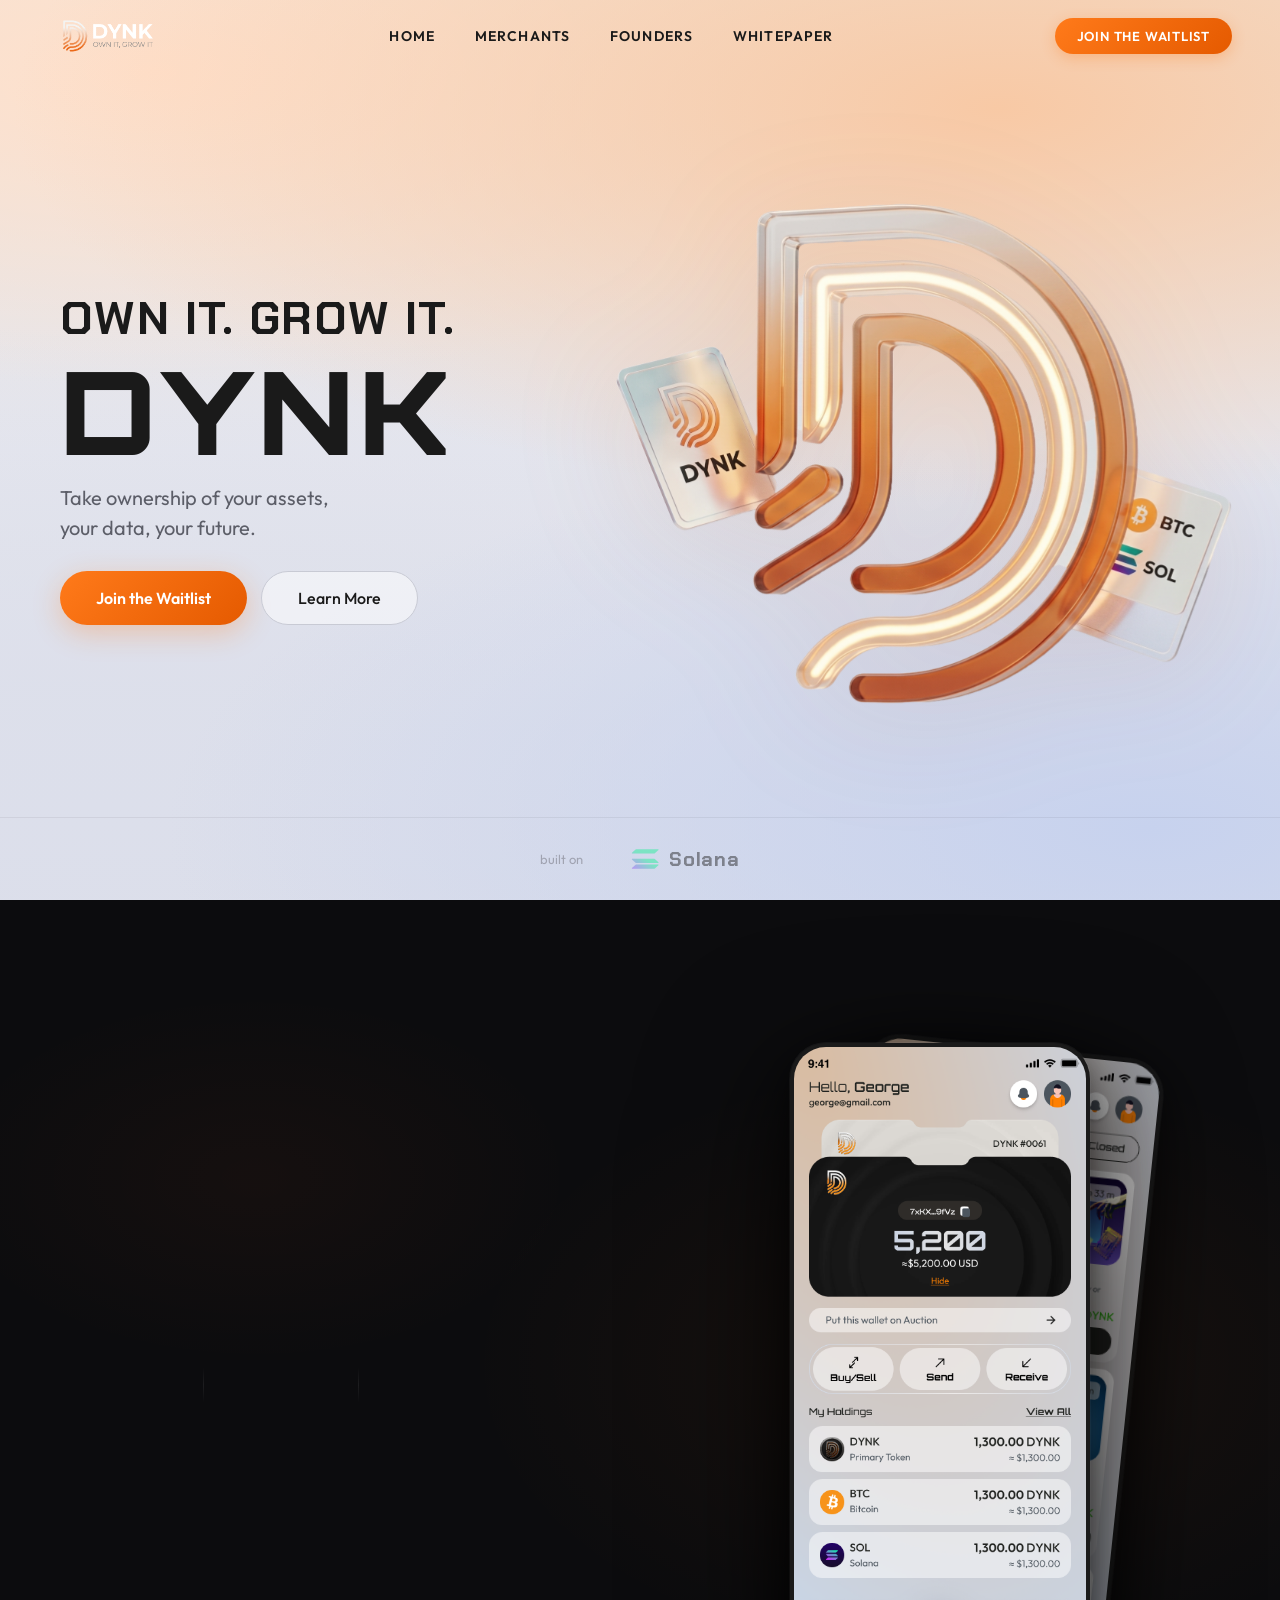
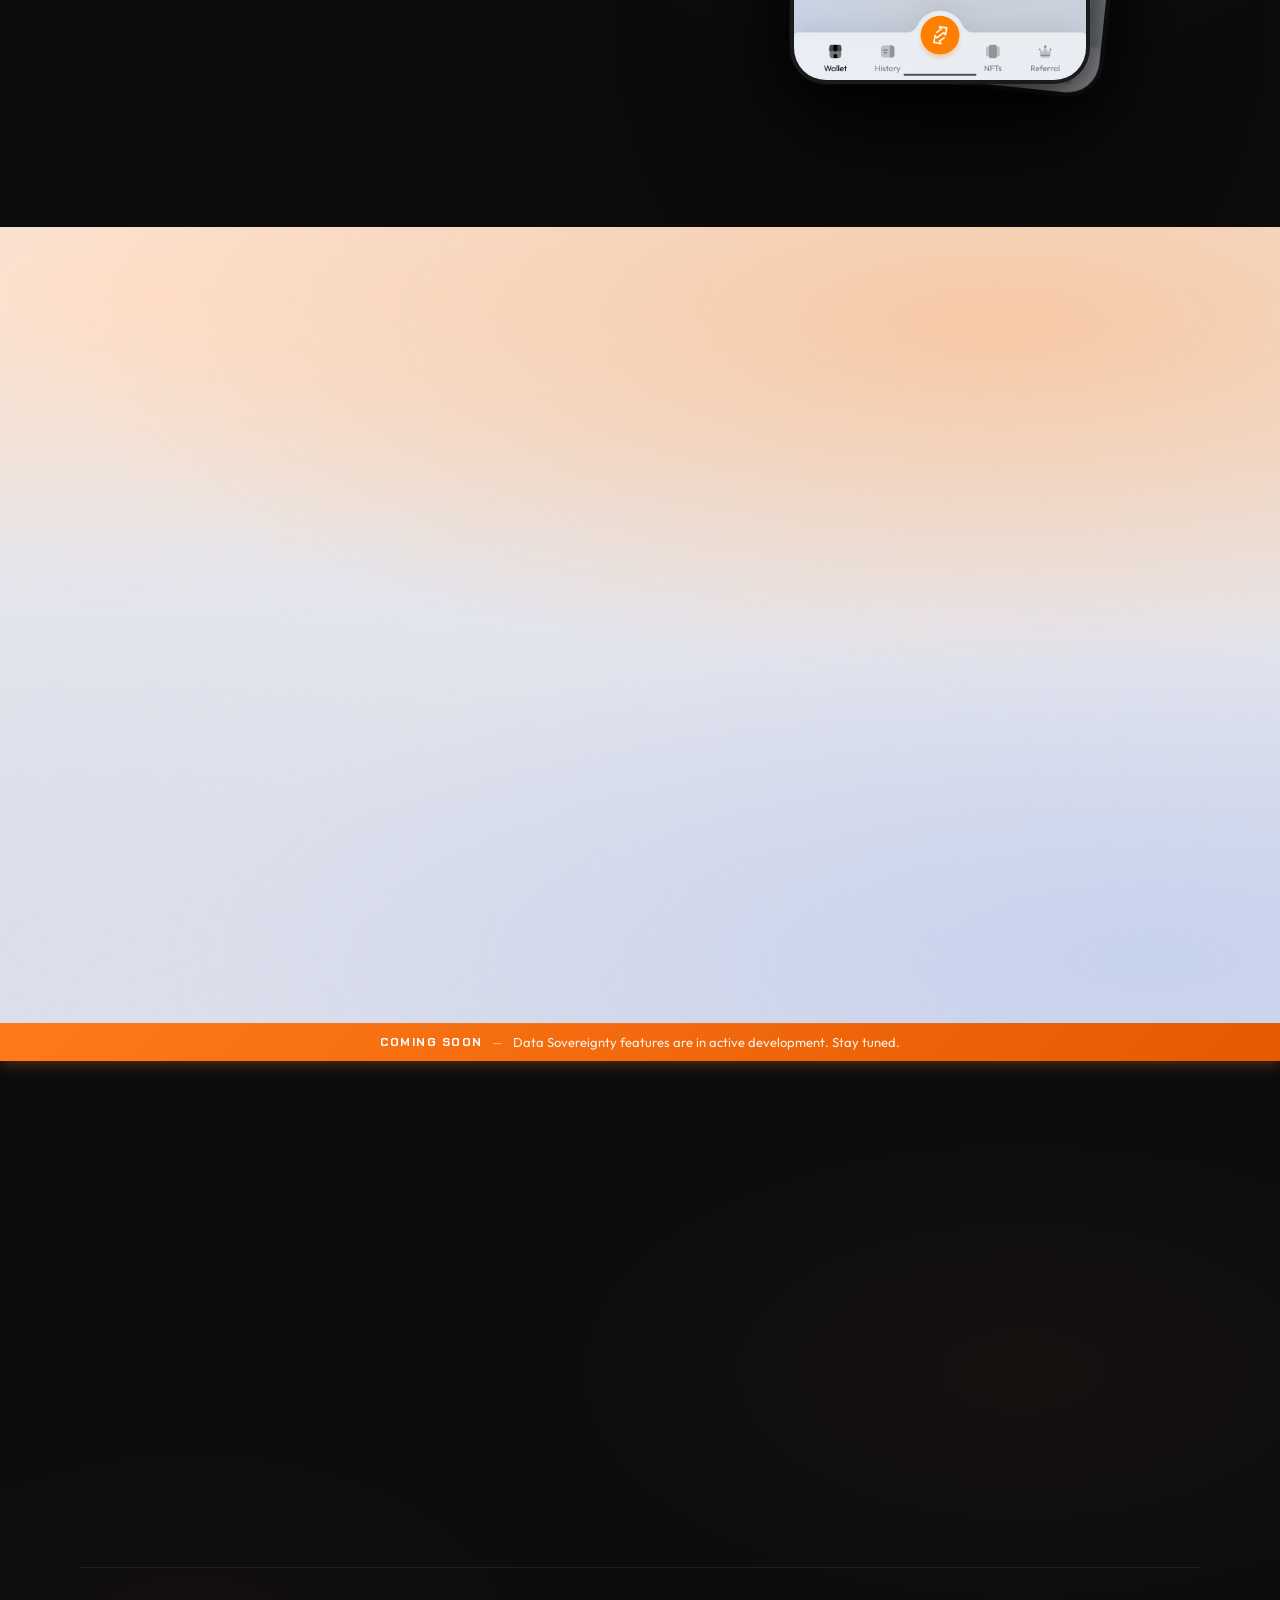
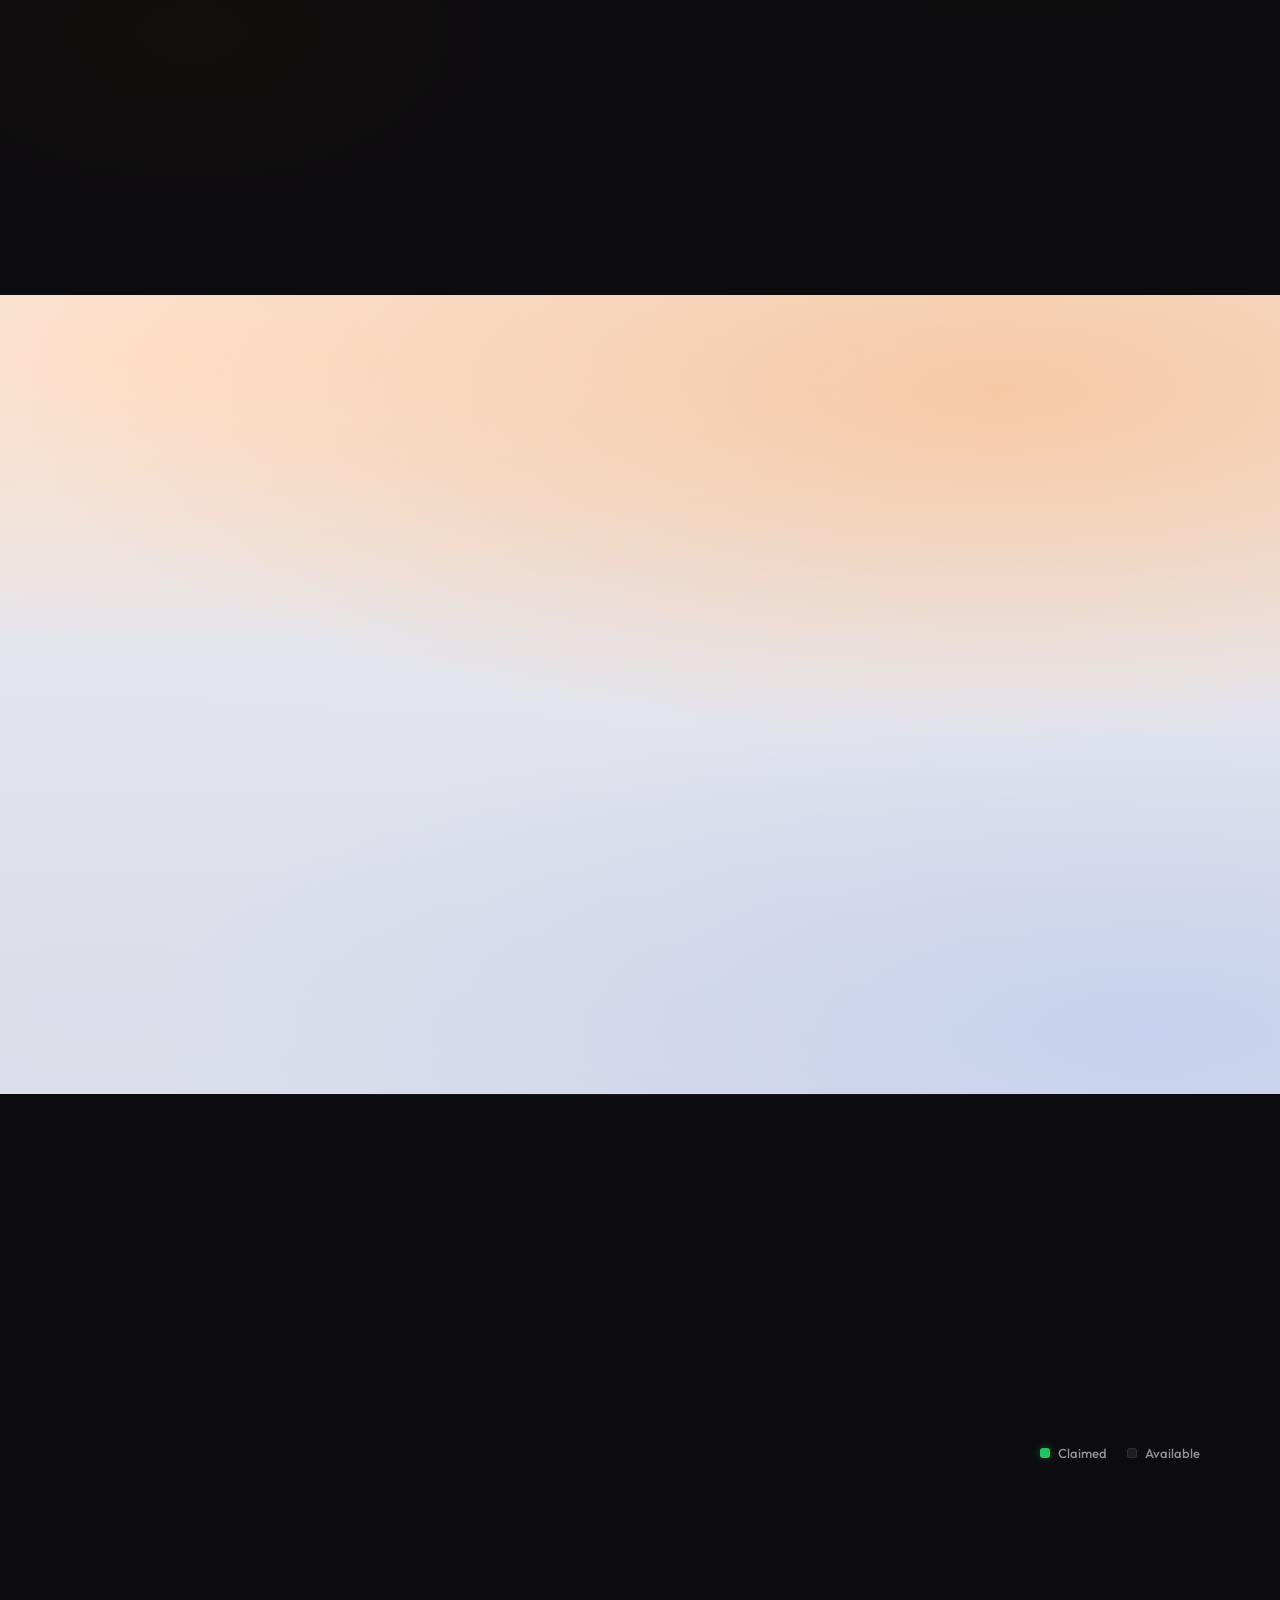
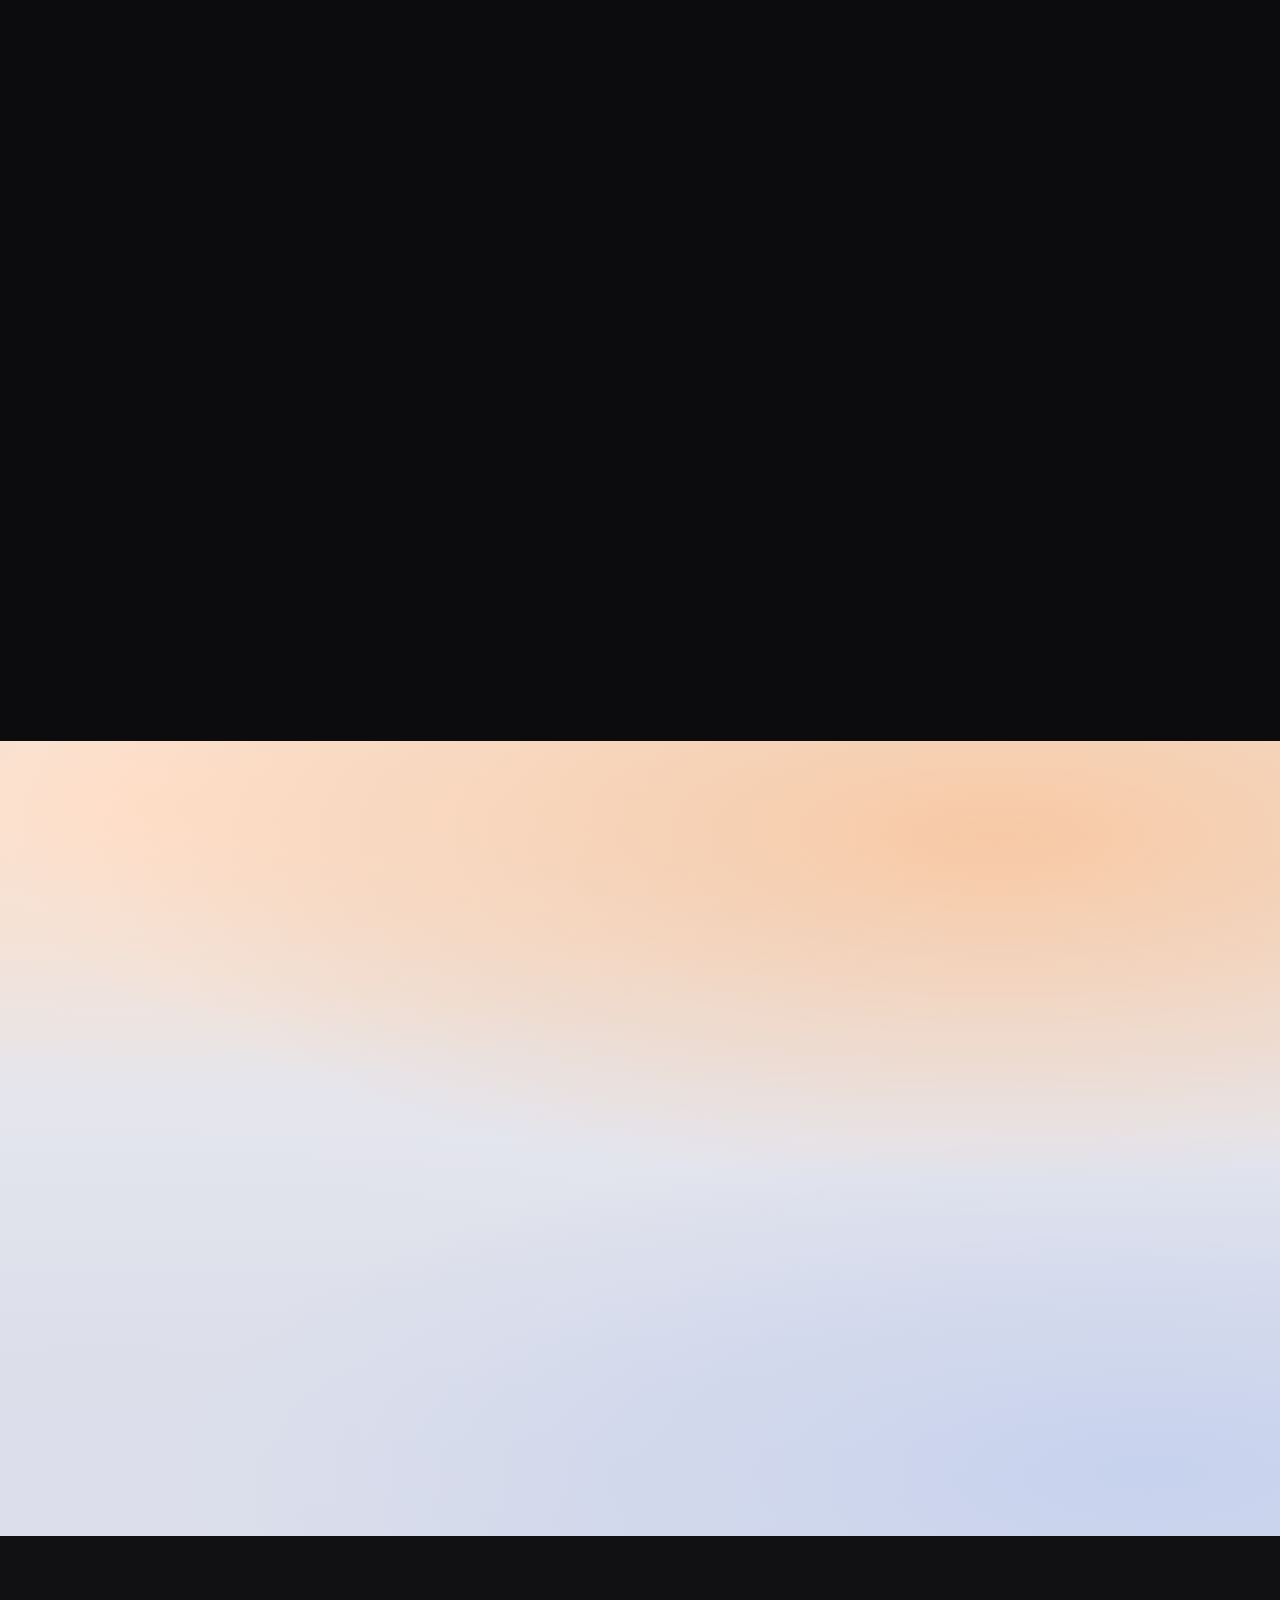
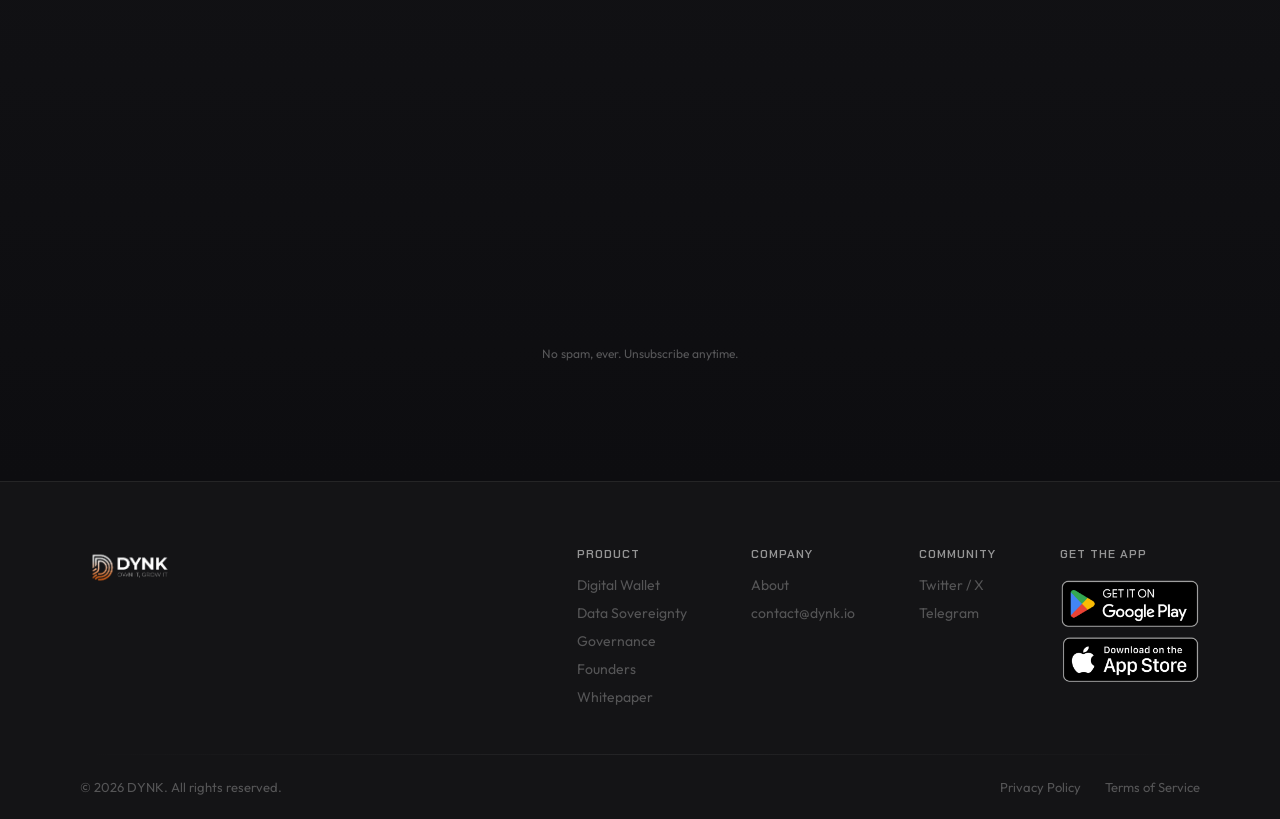
==== commit 76d0b6cd: "Add whitepaper page with branded layout and site-wide nav links - New /whitepaper route (whitepaper/" ====
--- a/index.html
+++ b/index.html
@@ -23,6 +23,7 @@
       <a href="#">Home</a>
       <a href="/merchants">Merchants</a>
       <a href="/founders">Founders</a>
+      <a href="/whitepaper">Whitepaper</a>
     </div>
     <a href="#waitlist-section" class="nav-platform-btn">Join the Waitlist</a>
     <button class="nav-hamburger" id="navHamburger" aria-label="Toggle menu">
@@ -34,6 +35,7 @@
   <a href="#">Home</a>
   <a href="/merchants">Merchants</a>
   <a href="/founders">Founders</a>
+  <a href="/whitepaper">Whitepaper</a>
   <a href="#waitlist-section" class="nav-mobile-cta">Join the Waitlist</a>
 </div>
 
@@ -252,7 +254,7 @@
     <div class="board-mobile-picker" id="boardMobilePicker">
       <p class="board-mobile-picker-label">Enter a wallet number to view details</p>
       <div class="board-mobile-picker-row">
-        <input type="number" class="board-mobile-picker-input" id="boardPickerInput" min="1" max="2100" placeholder="1 – 2100">
+        <input type="text" inputmode="numeric" pattern="[0-9]*" class="board-mobile-picker-input" id="boardPickerInput" placeholder="1 – 2100" autocomplete="off">
         <button class="board-mobile-picker-btn" id="boardPickerBtn">View</button>
       </div>
       <button class="board-mobile-picker-random" id="boardPickerRandom">Pick Random Wallet</button>
@@ -268,6 +270,33 @@
         <span class="board-counter-label">Available</span>
       </div>
     </div>
+    <!-- LIVE MARKETPLACE STATS (populated by JS from /api/marketplace) -->
+    <div class="mkt-live-panel" id="mktLivePanel" style="display:none;">
+      <div class="mkt-stats-row">
+        <div class="mkt-stat-card mkt-stat-card--highlight" id="mktAvailableCard" style="display:none;">
+          <span class="mkt-stat-val" id="mktAvailable">0</span>
+          <span class="mkt-stat-label">Available NFTs</span>
+        </div>
+        <div class="mkt-stat-card mkt-stat-card--highlight" id="mktListedCard" style="display:none;">
+          <span class="mkt-stat-val" id="mktListed">0</span>
+          <span class="mkt-stat-label">On Marketplace</span>
+        </div>
+        <div class="mkt-stat-card" id="mktAssignedCard" style="display:none;">
+          <span class="mkt-stat-val" id="mktAssigned">0</span>
+          <span class="mkt-stat-label">Assigned</span>
+        </div>
+        <div class="mkt-stat-card" id="mktClaimedCard" style="display:none;">
+          <span class="mkt-stat-val" id="mktClaimed">0</span>
+          <span class="mkt-stat-label">Claimed</span>
+        </div>
+        <div class="mkt-stat-card" id="mktMintedCard" style="display:none;">
+          <span class="mkt-stat-val" id="mktMinted">0</span>
+          <span class="mkt-stat-label">Total Minted</span>
+        </div>
+      </div>
+      <p class="mkt-last-updated" id="mktLastUpdated"></p>
+    </div>
+
     <div class="board-cta-row">
       <a href="/founders" class="hero-cta"><span>Become a Founder</span><i class="fa-solid fa-arrow-right"></i></a>
     </div>
@@ -325,7 +354,7 @@
         <a href="#" class="footer-brand-logo"><img src="assets/dynk-logo.png" alt="DYNK"></a>
       </div>
       <div class="footer-cols">
-        <div class="footer-col"><h5>Product</h5><a href="#wallet">Digital Wallet</a><a href="#data">Data Sovereignty</a><a href="#foundation">Governance</a><a href="/founders">Founders</a></div>
+        <div class="footer-col"><h5>Product</h5><a href="#wallet">Digital Wallet</a><a href="#data">Data Sovereignty</a><a href="#foundation">Governance</a><a href="/founders">Founders</a><a href="/whitepaper">Whitepaper</a></div>
         <div class="footer-col"><h5>Company</h5><a href="#">About</a><a href="mailto:contact@dynk.io">contact@dynk.io</a></div>
         <div class="footer-col"><h5>Community</h5><a href="#">Twitter / X</a><a href="#">Telegram</a></div>
         <div class="footer-col footer-col-app"><h5>Get the App</h5><div class="footer-app-badges"><a href="#" class="footer-badge"><img src="assets/apple.png" alt="Download on the App Store" class="footer-badge-img"></a><a href="#" class="footer-badge"><img src="assets/android.png" alt="Get it on Google Play" class="footer-badge-img"></a></div></div>
--- a/sections.css
+++ b/sections.css
@@ -1224,6 +1224,31 @@
 }
 
 @media (max-width: 768px) {
+  /* Hide phone mockup column in dark wallet section */
+  .wdark-right { display: none; }
+  /* Stack wallet-light cards vertically */
+  .wlight-cards { grid-template-columns: 1fr; }
+
+  /* Remove backdrop-filter and hover transforms from cards — expensive on mobile */
+  .w-card:not(.w-card--dark) {
+    backdrop-filter: none;
+    -webkit-backdrop-filter: none;
+    background: rgba(255,255,255,0.85);
+    transition: none;
+  }
+  .w-card--dark { transition: none; }
+  .w-card:hover, .w-card--dark:hover,
+  .data-flow-card:hover, .flow-node:hover,
+  .loop-step:hover, .loop-step--1:hover, .loop-step--2:hover,
+  .loop-step--3:hover, .loop-step--4:hover {
+    transform: none;
+  }
+  .fp-stat-card {
+    backdrop-filter: none;
+    -webkit-backdrop-filter: none;
+    background: rgba(255,255,255,0.85);
+  }
+
   /* Modal: hide image panel, single column */
   .wc-card {
     flex-direction: column;
@@ -1274,10 +1299,7 @@
     background: transparent; border: none; outline: none;
     color: var(--text-1); font-size: 16px;
     font-family: var(--font-body);
-    -moz-appearance: textfield;
-  }
-  .board-mobile-picker-input::-webkit-inner-spin-button,
-  .board-mobile-picker-input::-webkit-outer-spin-button { display: none; }
+  }
   .board-mobile-picker-btn {
     padding: 14px 20px;
     background: linear-gradient(135deg, var(--orange), var(--orange-deep));
--- a/scroll-anim.css
+++ b/scroll-anim.css
@@ -47,3 +47,22 @@
   -webkit-backface-visibility: hidden;
   backface-visibility: hidden;
 }
+
+/* ── MOBILE: strip expensive GPU properties ── */
+@media (max-width: 768px) {
+  .sec-title, .sec-label, .sec-desc,
+  .w-card, .d-item, .f-stats, .f-pill,
+  .board-counter, .board-cta-row,
+  .wdark-metric,
+  .waitlist-label, .waitlist-headline, .waitlist-sub, .waitlist-form,
+  .cta-center, .f-cta-title, .f-cta-desc,
+  [data-anim],
+  .board-cell,
+  .hero-inner, .hero-featured {
+    will-change: auto;
+  }
+  [data-anim], .wdark-metric {
+    -webkit-backface-visibility: visible;
+    backface-visibility: visible;
+  }
+}
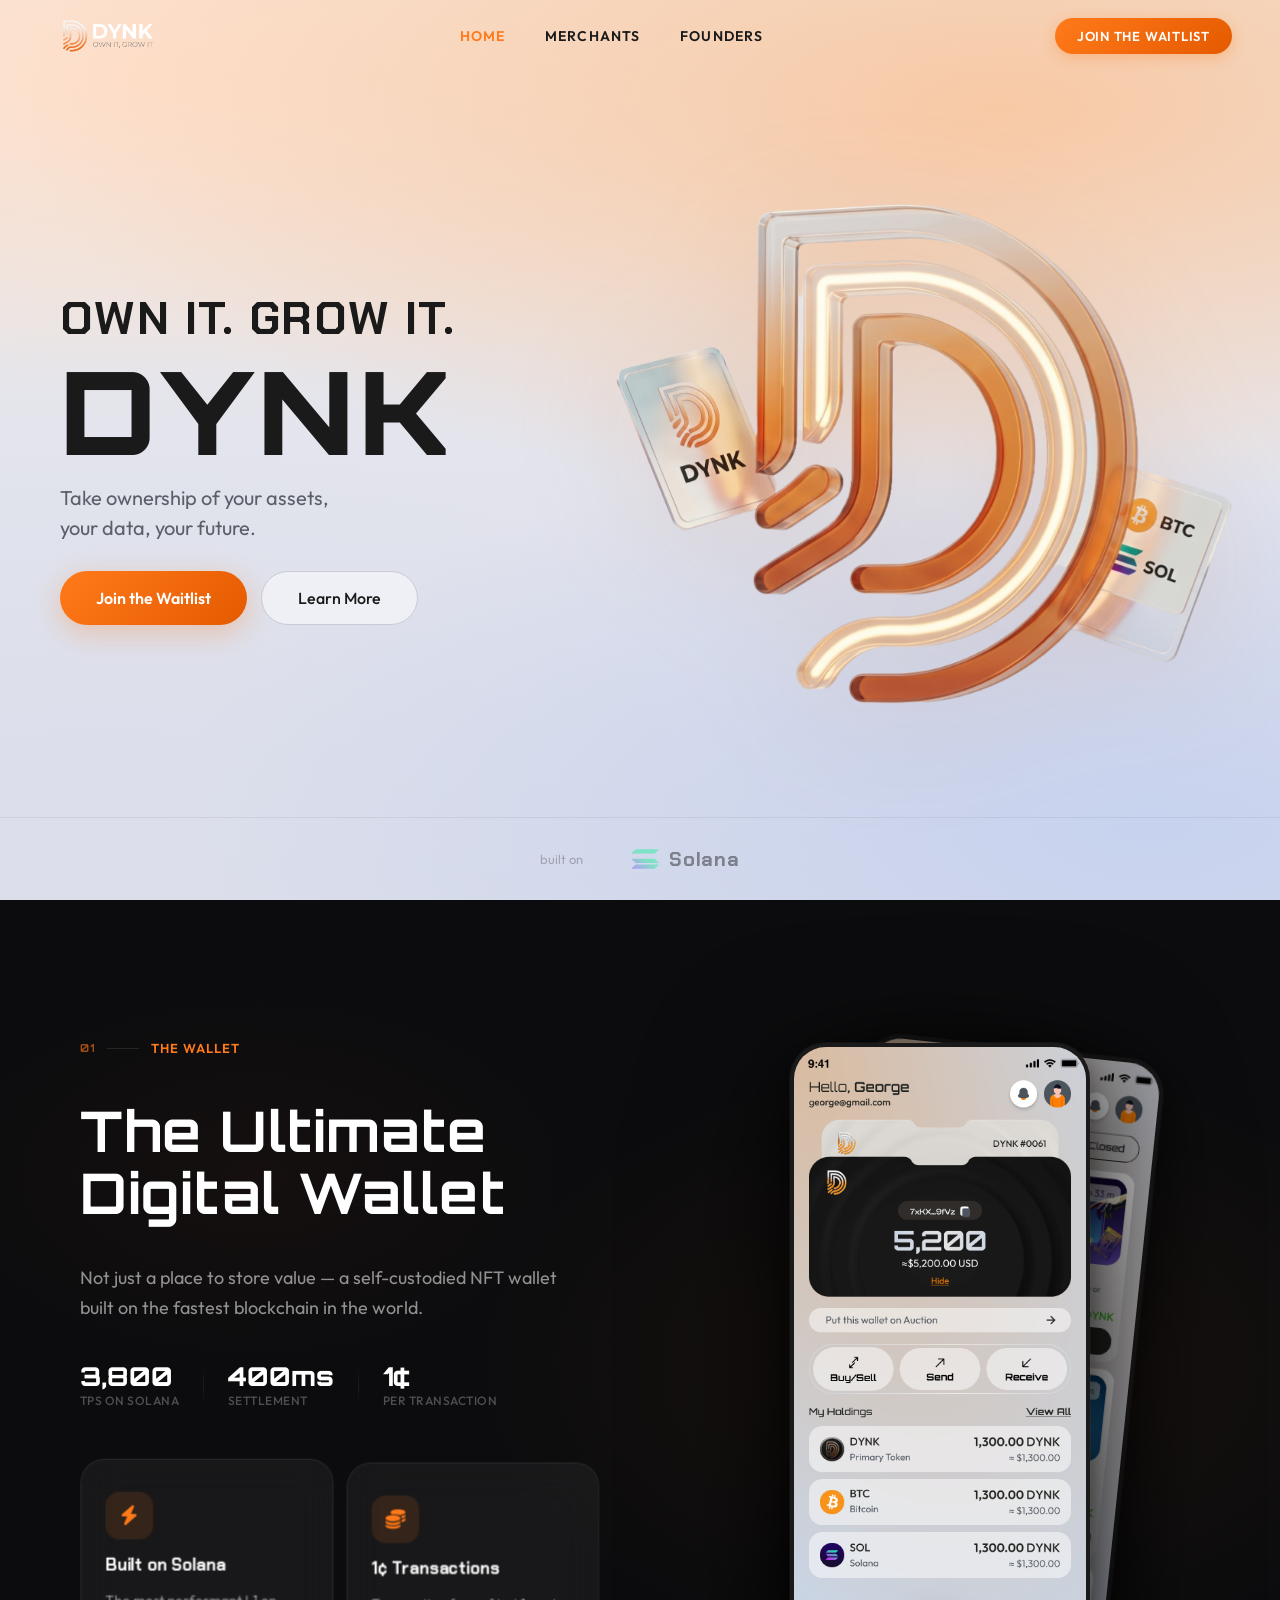
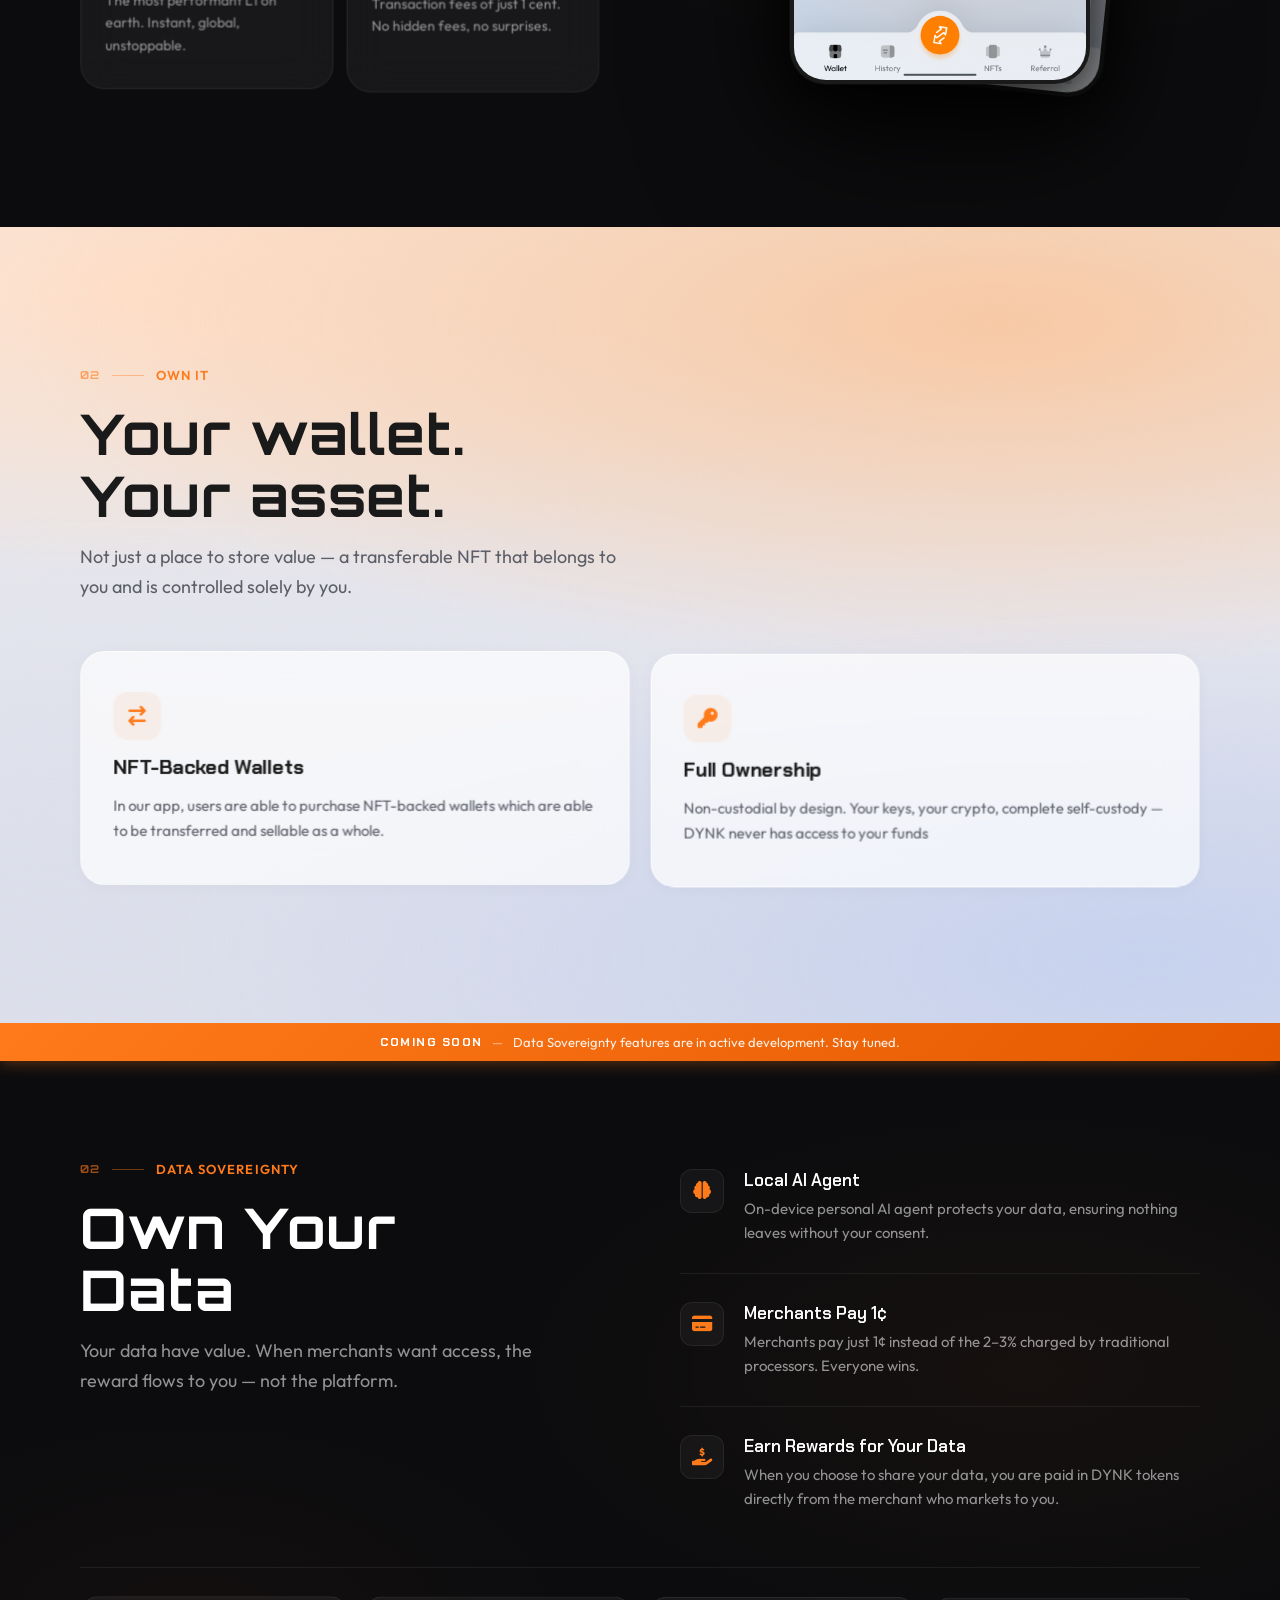
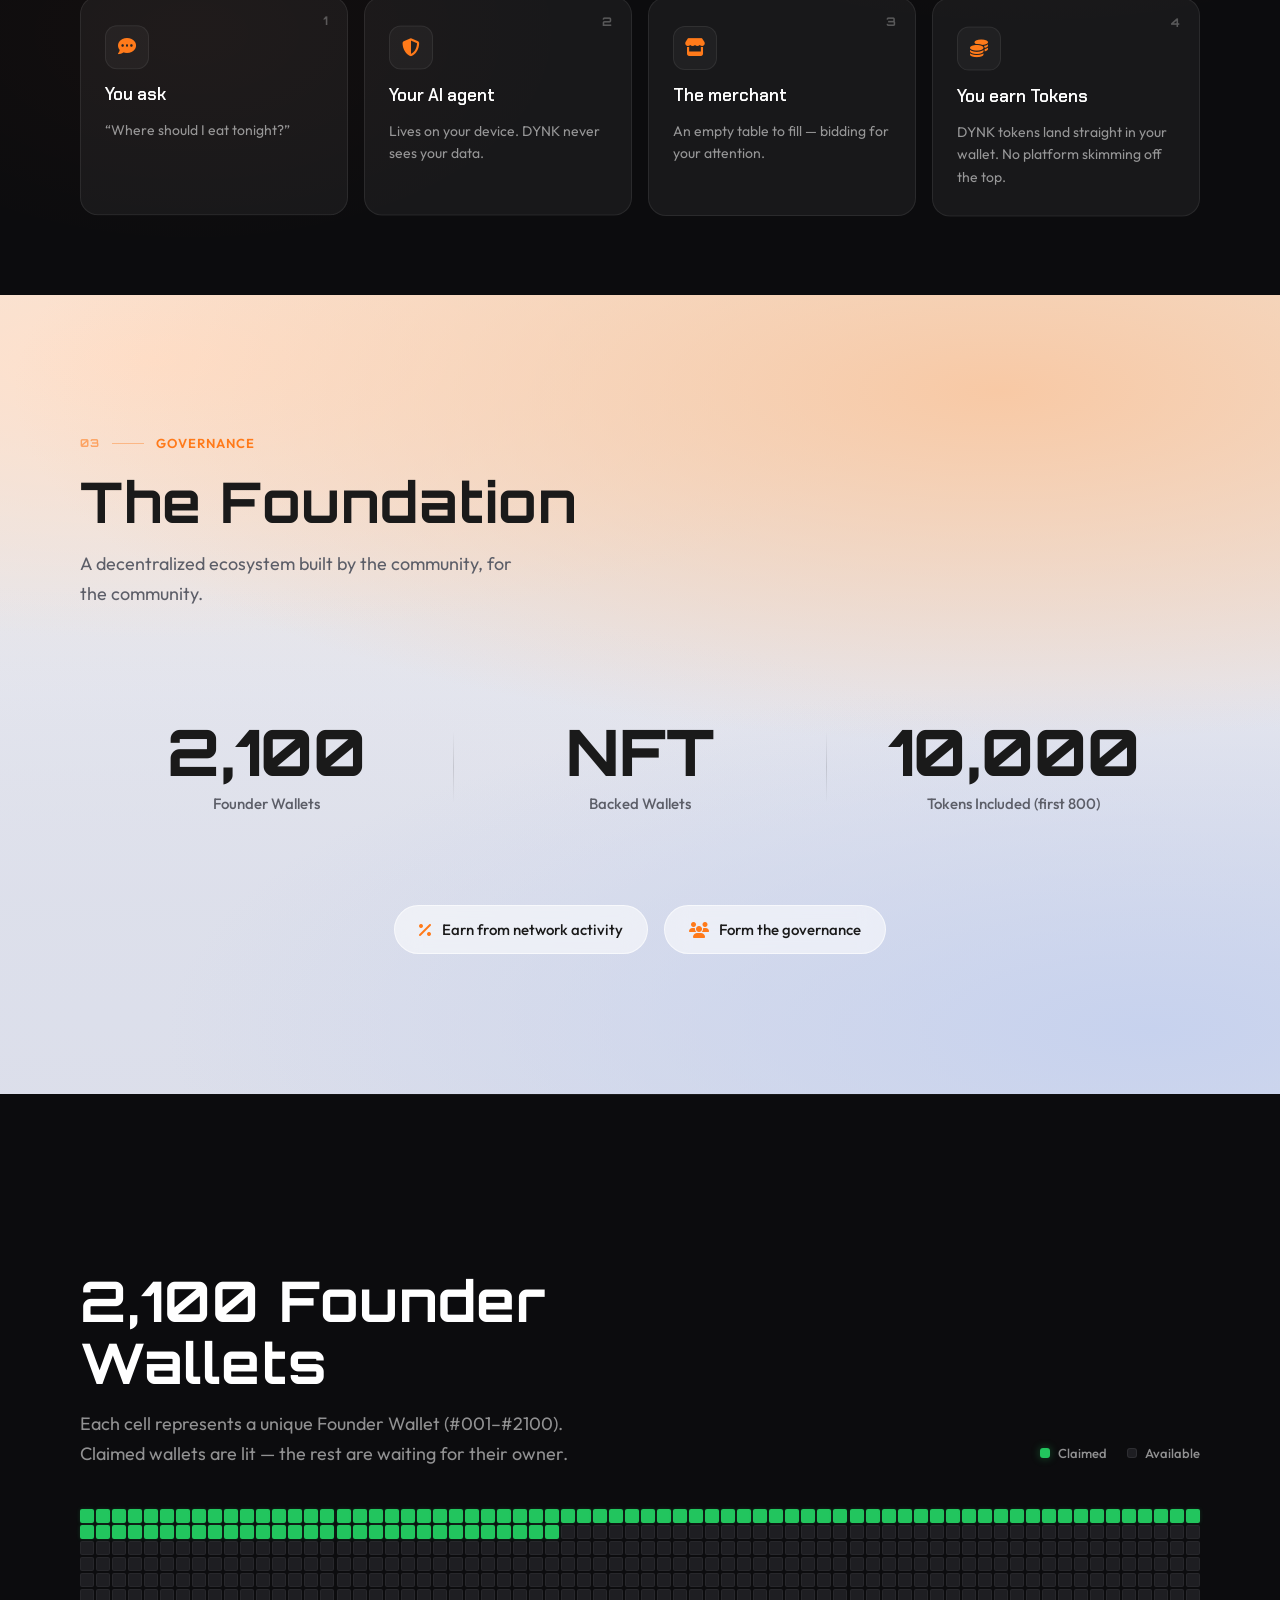
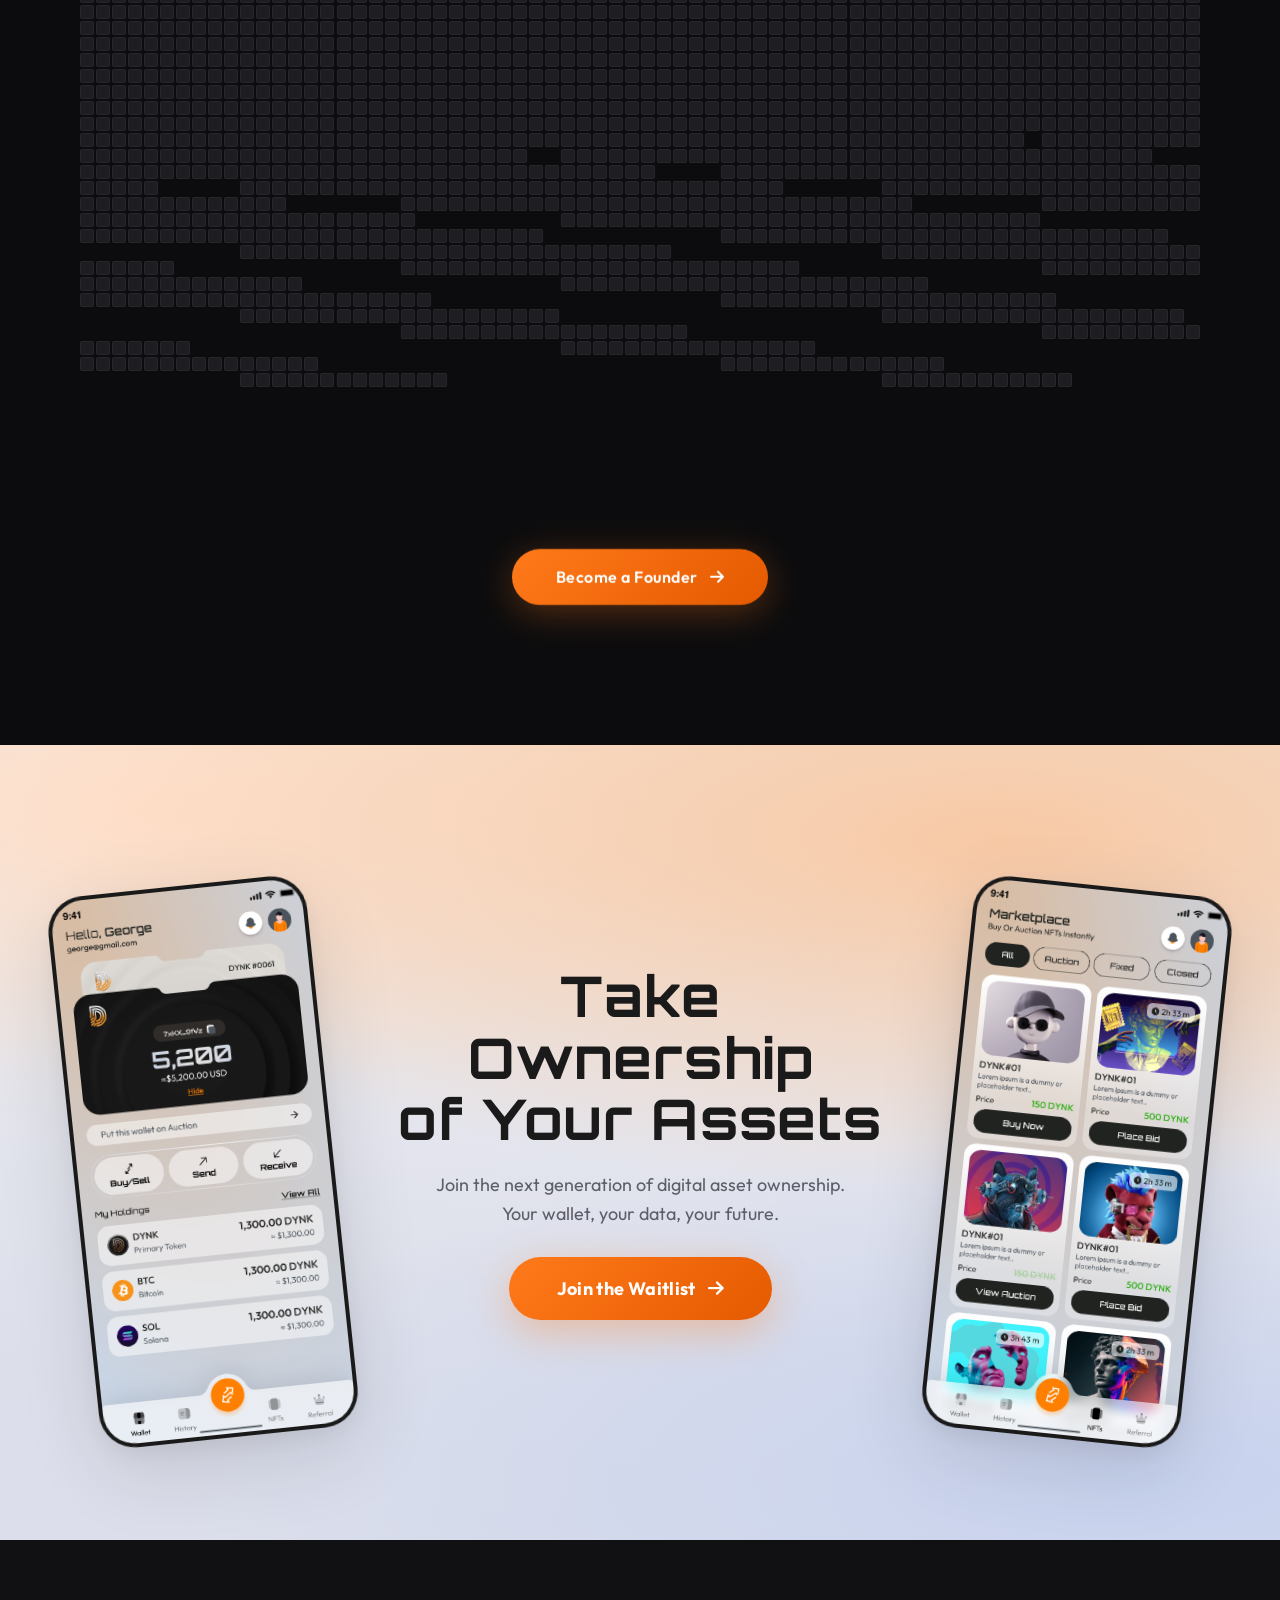
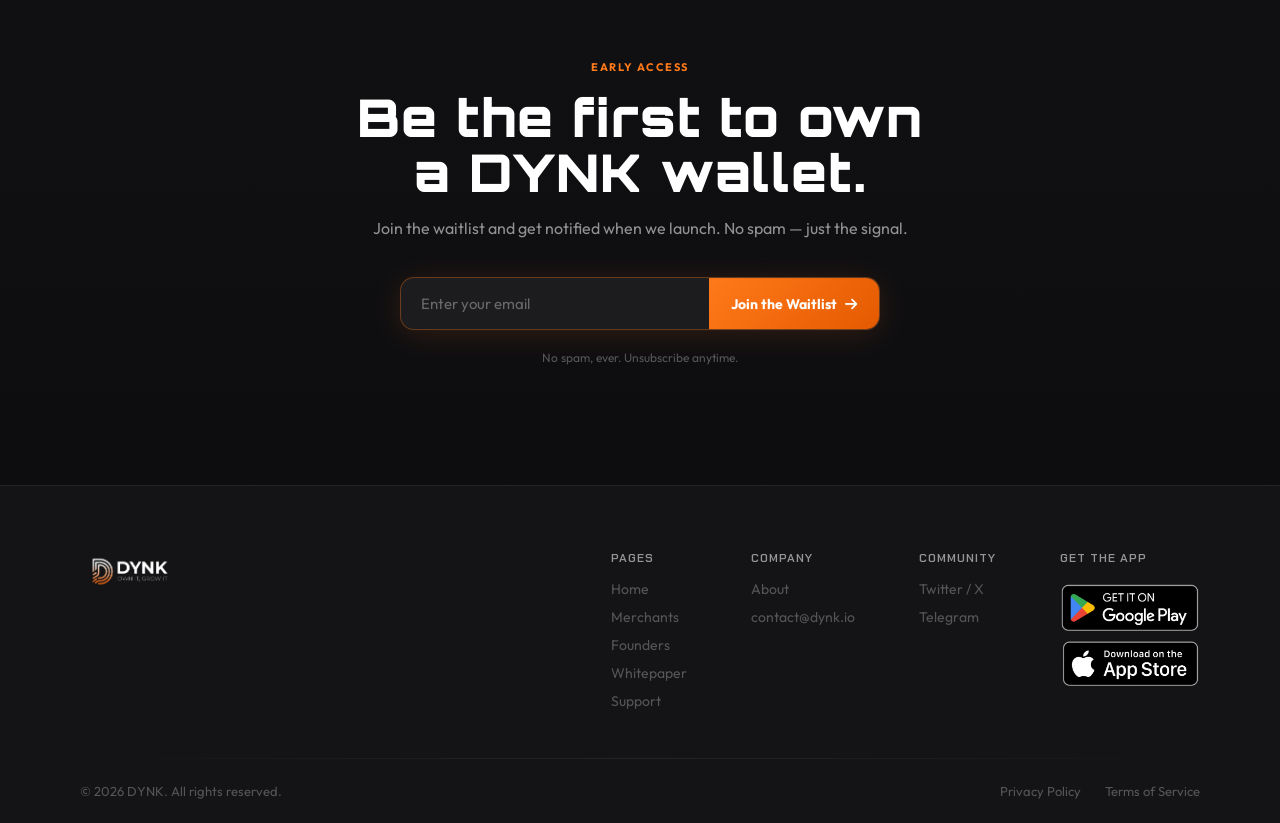
==== commit 3a48c80c: "Unify header/footer sitewide, add support page + custom dropdown - Nav standardized to Home / Mercha" ====
--- a/index.html
+++ b/index.html
@@ -16,14 +16,13 @@
 <!-- NAV -->
 <nav class="nav" id="siteNav">
   <div class="nav-inner">
-    <a href="#" class="nav-logo">
-      <img src="assets/dynk-logo.png" alt="DYNK">
+    <a href="/" class="nav-logo">
+      <img src="/assets/dynk-logo.png" alt="DYNK">
     </a>
     <div class="nav-links">
-      <a href="#">Home</a>
+      <a href="/" style="color: var(--orange);">Home</a>
       <a href="/merchants">Merchants</a>
       <a href="/founders">Founders</a>
-      <a href="/whitepaper">Whitepaper</a>
     </div>
     <a href="#waitlist-section" class="nav-platform-btn">Join the Waitlist</a>
     <button class="nav-hamburger" id="navHamburger" aria-label="Toggle menu">
@@ -32,10 +31,9 @@
   </div>
 </nav>
 <div class="nav-mobile-menu" id="navMobileMenu">
-  <a href="#">Home</a>
+  <a href="/">Home</a>
   <a href="/merchants">Merchants</a>
   <a href="/founders">Founders</a>
-  <a href="/whitepaper">Whitepaper</a>
   <a href="#waitlist-section" class="nav-mobile-cta">Join the Waitlist</a>
 </div>
 
@@ -271,30 +269,32 @@
       </div>
     </div>
     <!-- LIVE MARKETPLACE STATS (populated by JS from /api/marketplace) -->
-    <div class="mkt-live-panel" id="mktLivePanel" style="display:none;">
-      <div class="mkt-stats-row">
-        <div class="mkt-stat-card mkt-stat-card--highlight" id="mktAvailableCard" style="display:none;">
-          <span class="mkt-stat-val" id="mktAvailable">0</span>
-          <span class="mkt-stat-label">Available NFTs</span>
-        </div>
-        <div class="mkt-stat-card mkt-stat-card--highlight" id="mktListedCard" style="display:none;">
-          <span class="mkt-stat-val" id="mktListed">0</span>
-          <span class="mkt-stat-label">On Marketplace</span>
-        </div>
-        <div class="mkt-stat-card" id="mktAssignedCard" style="display:none;">
-          <span class="mkt-stat-val" id="mktAssigned">0</span>
-          <span class="mkt-stat-label">Assigned</span>
-        </div>
-        <div class="mkt-stat-card" id="mktClaimedCard" style="display:none;">
-          <span class="mkt-stat-val" id="mktClaimed">0</span>
-          <span class="mkt-stat-label">Claimed</span>
-        </div>
-        <div class="mkt-stat-card" id="mktMintedCard" style="display:none;">
-          <span class="mkt-stat-val" id="mktMinted">0</span>
-          <span class="mkt-stat-label">Total Minted</span>
-        </div>
-      </div>
-      <p class="mkt-last-updated" id="mktLastUpdated"></p>
+    <div class="mkt-live" id="mktLivePanel" style="display:none;">
+      <div class="mkt-live-head">
+        <span class="mkt-live-tag"><span class="mkt-live-pulse"></span>Live marketplace</span>
+        <span class="mkt-live-updated" id="mktLastUpdated"></span>
+      </div>
+      <div class="mkt-live-grid">
+        <div class="mkt-hero">
+          <span class="mkt-hero-num" id="mktAvailable">0</span>
+          <span class="mkt-hero-cap">Available now</span>
+        </div>
+        <div class="mkt-supply">
+          <div class="mkt-supply-head">
+            <span class="mkt-supply-title"><b id="mktMinted">0</b> of 2,100 Founder Wallets minted</span>
+          </div>
+          <div class="mkt-bar" role="img" aria-label="Supply breakdown">
+            <span class="mkt-bar-seg mkt-bar-seg--claimed" id="mktBarClaimed"></span>
+            <span class="mkt-bar-seg mkt-bar-seg--listed" id="mktBarListed"></span>
+            <span class="mkt-bar-seg mkt-bar-seg--open" id="mktBarOpen"></span>
+          </div>
+          <div class="mkt-supply-legend">
+            <span class="mkt-leg"><i class="mkt-sw mkt-sw--claimed"></i>Claimed<b id="mktClaimed">0</b></span>
+            <span class="mkt-leg"><i class="mkt-sw mkt-sw--listed"></i>Listed<b id="mktListed">0</b></span>
+            <span class="mkt-leg"><i class="mkt-sw mkt-sw--open"></i>Available<b id="mktAvailableLeg">0</b></span>
+          </div>
+        </div>
+      </div>
     </div>
 
     <div class="board-cta-row">
@@ -351,13 +351,13 @@
   <div class="footer-inner">
     <div class="footer-top">
       <div class="footer-brand">
-        <a href="#" class="footer-brand-logo"><img src="assets/dynk-logo.png" alt="DYNK"></a>
+        <a href="/" class="footer-brand-logo"><img src="/assets/dynk-logo.png" alt="DYNK"></a>
       </div>
       <div class="footer-cols">
-        <div class="footer-col"><h5>Product</h5><a href="#wallet">Digital Wallet</a><a href="#data">Data Sovereignty</a><a href="#foundation">Governance</a><a href="/founders">Founders</a><a href="/whitepaper">Whitepaper</a></div>
+        <div class="footer-col"><h5>Pages</h5><a href="/">Home</a><a href="/merchants">Merchants</a><a href="/founders">Founders</a><a href="/whitepaper">Whitepaper</a><a href="/support">Support</a></div>
         <div class="footer-col"><h5>Company</h5><a href="#">About</a><a href="mailto:contact@dynk.io">contact@dynk.io</a></div>
         <div class="footer-col"><h5>Community</h5><a href="#">Twitter / X</a><a href="#">Telegram</a></div>
-        <div class="footer-col footer-col-app"><h5>Get the App</h5><div class="footer-app-badges"><a href="#" class="footer-badge"><img src="assets/apple.png" alt="Download on the App Store" class="footer-badge-img"></a><a href="#" class="footer-badge"><img src="assets/android.png" alt="Get it on Google Play" class="footer-badge-img"></a></div></div>
+        <div class="footer-col footer-col-app"><h5>Get the App</h5><div class="footer-app-badges"><a href="#" class="footer-badge"><img src="/assets/apple.png" alt="Download on the App Store" class="footer-badge-img"></a><a href="#" class="footer-badge"><img src="/assets/android.png" alt="Get it on Google Play" class="footer-badge-img"></a></div></div>
       </div>
     </div>
     <div class="footer-rule"></div>
--- a/sections.css
+++ b/sections.css
@@ -1002,7 +1002,7 @@
 }
 .board-counter {
   display: flex; align-items: center; justify-content: center; gap: 0;
-  margin-bottom: 36px;
+  margin-bottom: 40px;
 }
 .board-counter-stat {
   text-align: center; padding: 0 40px;
@@ -1022,6 +1022,105 @@
 }
 .board-cta-row {
   display: flex; justify-content: center;
+}
+
+/* ── LIVE MARKETPLACE PANEL ── */
+.mkt-live {
+  margin: 8px 0 44px;
+  padding: 22px 24px;
+  border: 1px solid var(--border);
+  border-radius: 20px;
+  background: linear-gradient(180deg, rgba(255,255,255,0.045), rgba(255,255,255,0.012));
+  backdrop-filter: blur(6px);
+}
+.mkt-live-head {
+  display: flex; align-items: center; justify-content: space-between;
+  gap: 12px;
+  margin-bottom: 22px;
+}
+.mkt-live-tag {
+  display: inline-flex; align-items: center; gap: 9px;
+  font-family: var(--font-heading);
+  font-size: 11px; font-weight: 700;
+  letter-spacing: 0.14em; text-transform: uppercase;
+  color: var(--text-1);
+}
+.mkt-live-pulse {
+  width: 8px; height: 8px; border-radius: 50%;
+  background: #34D07F; flex-shrink: 0;
+  box-shadow: 0 0 0 0 rgba(52,208,127,0.6);
+  animation: mktPulse 2.2s infinite;
+}
+@keyframes mktPulse {
+  0%   { box-shadow: 0 0 0 0 rgba(52,208,127,0.55); }
+  70%  { box-shadow: 0 0 0 7px rgba(52,208,127,0); }
+  100% { box-shadow: 0 0 0 0 rgba(52,208,127,0); }
+}
+.mkt-live-updated {
+  font-size: 12px; color: var(--text-2); letter-spacing: 0.02em;
+}
+.mkt-live-grid {
+  display: grid;
+  grid-template-columns: minmax(150px, 210px) 1fr;
+  gap: 30px;
+  align-items: center;
+}
+/* Hero — Available now */
+.mkt-hero {
+  display: flex; flex-direction: column; gap: 8px;
+  padding: 22px 26px;
+  border-radius: 16px;
+  border: 1px solid rgba(255,122,26,0.28);
+  background: radial-gradient(130% 130% at 0% 0%, rgba(255,122,26,0.16), rgba(255,122,26,0.02));
+}
+.mkt-hero-num {
+  font-family: var(--font-heading);
+  font-size: clamp(46px, 6vw, 62px); font-weight: 800; line-height: 0.9;
+  color: var(--orange);
+}
+.mkt-hero-cap {
+  font-size: 12px; font-weight: 600;
+  letter-spacing: 0.08em; text-transform: uppercase;
+  color: var(--text-1);
+}
+/* Supply bar + legend */
+.mkt-supply { display: flex; flex-direction: column; gap: 14px; }
+.mkt-supply-title { font-size: 14px; color: var(--text-2); }
+.mkt-supply-title b {
+  color: var(--text-1); font-weight: 700; font-family: var(--font-heading);
+}
+.mkt-bar {
+  display: flex; height: 12px;
+  border-radius: 99px; overflow: hidden;
+  background: rgba(255,255,255,0.06);
+  border: 1px solid var(--border);
+}
+.mkt-bar-seg { height: 100%; width: 0; transition: width 1s cubic-bezier(.4,0,.2,1); }
+.mkt-bar-seg--claimed { background: linear-gradient(90deg, var(--orange-deep), var(--orange)); }
+.mkt-bar-seg--listed  { background: var(--orange-soft); }
+.mkt-bar-seg--open    { background: rgba(255,255,255,0.22); }
+.mkt-supply-legend { display: flex; flex-wrap: wrap; gap: 22px; }
+.mkt-leg {
+  display: inline-flex; align-items: center; gap: 8px;
+  font-size: 13px; color: var(--text-2);
+}
+.mkt-leg b {
+  color: var(--text-1); font-weight: 700;
+  font-family: var(--font-heading); font-size: 15px; margin-left: 2px;
+}
+.mkt-sw { width: 10px; height: 10px; border-radius: 3px; flex-shrink: 0; }
+.mkt-sw--claimed { background: var(--orange); }
+.mkt-sw--listed  { background: var(--orange-soft); }
+.mkt-sw--open    { background: rgba(255,255,255,0.35); }
+
+@media (max-width: 768px) {
+  .mkt-live { padding: 18px; }
+  .mkt-live-grid { grid-template-columns: 1fr; gap: 22px; }
+  .mkt-hero {
+    flex-direction: row; align-items: baseline;
+    justify-content: space-between; padding: 18px 20px;
+  }
+  .mkt-supply-legend { gap: 16px; }
 }
 
 /* ── CTA (warm gradient) ── */
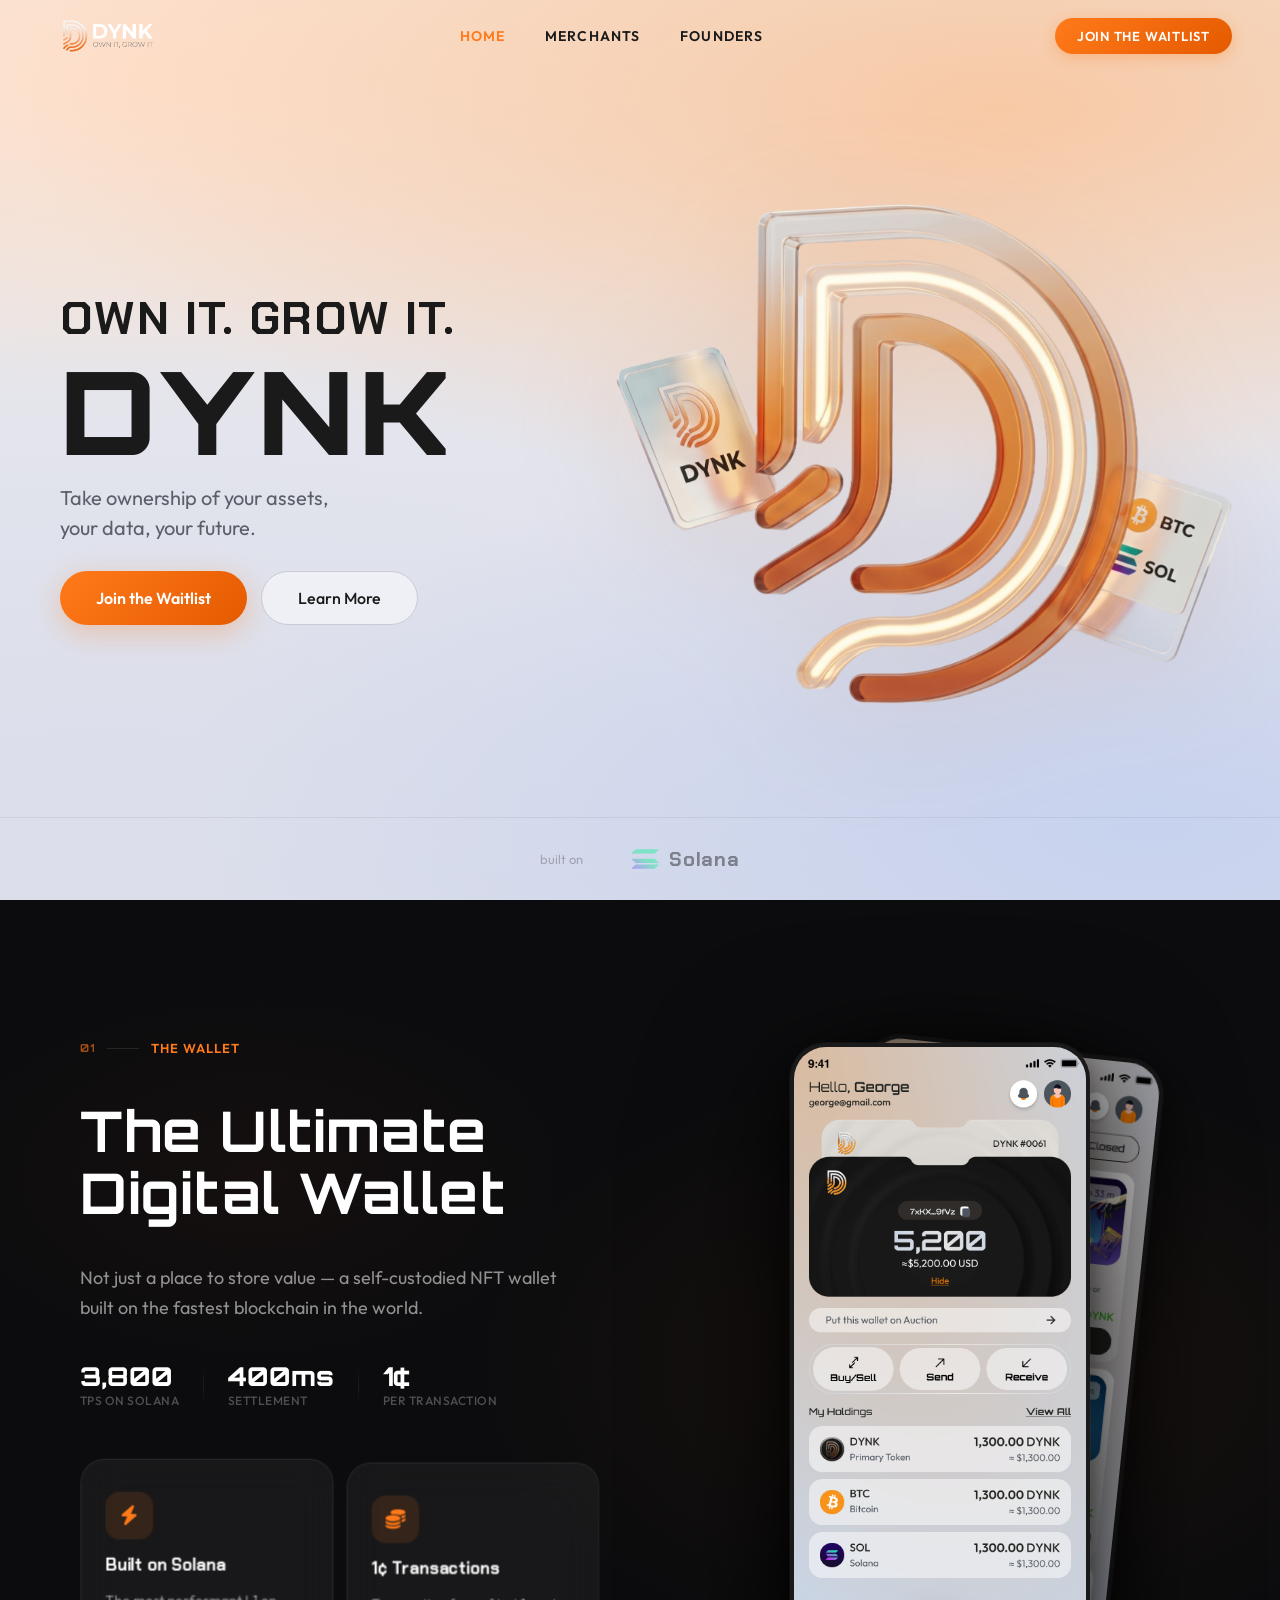
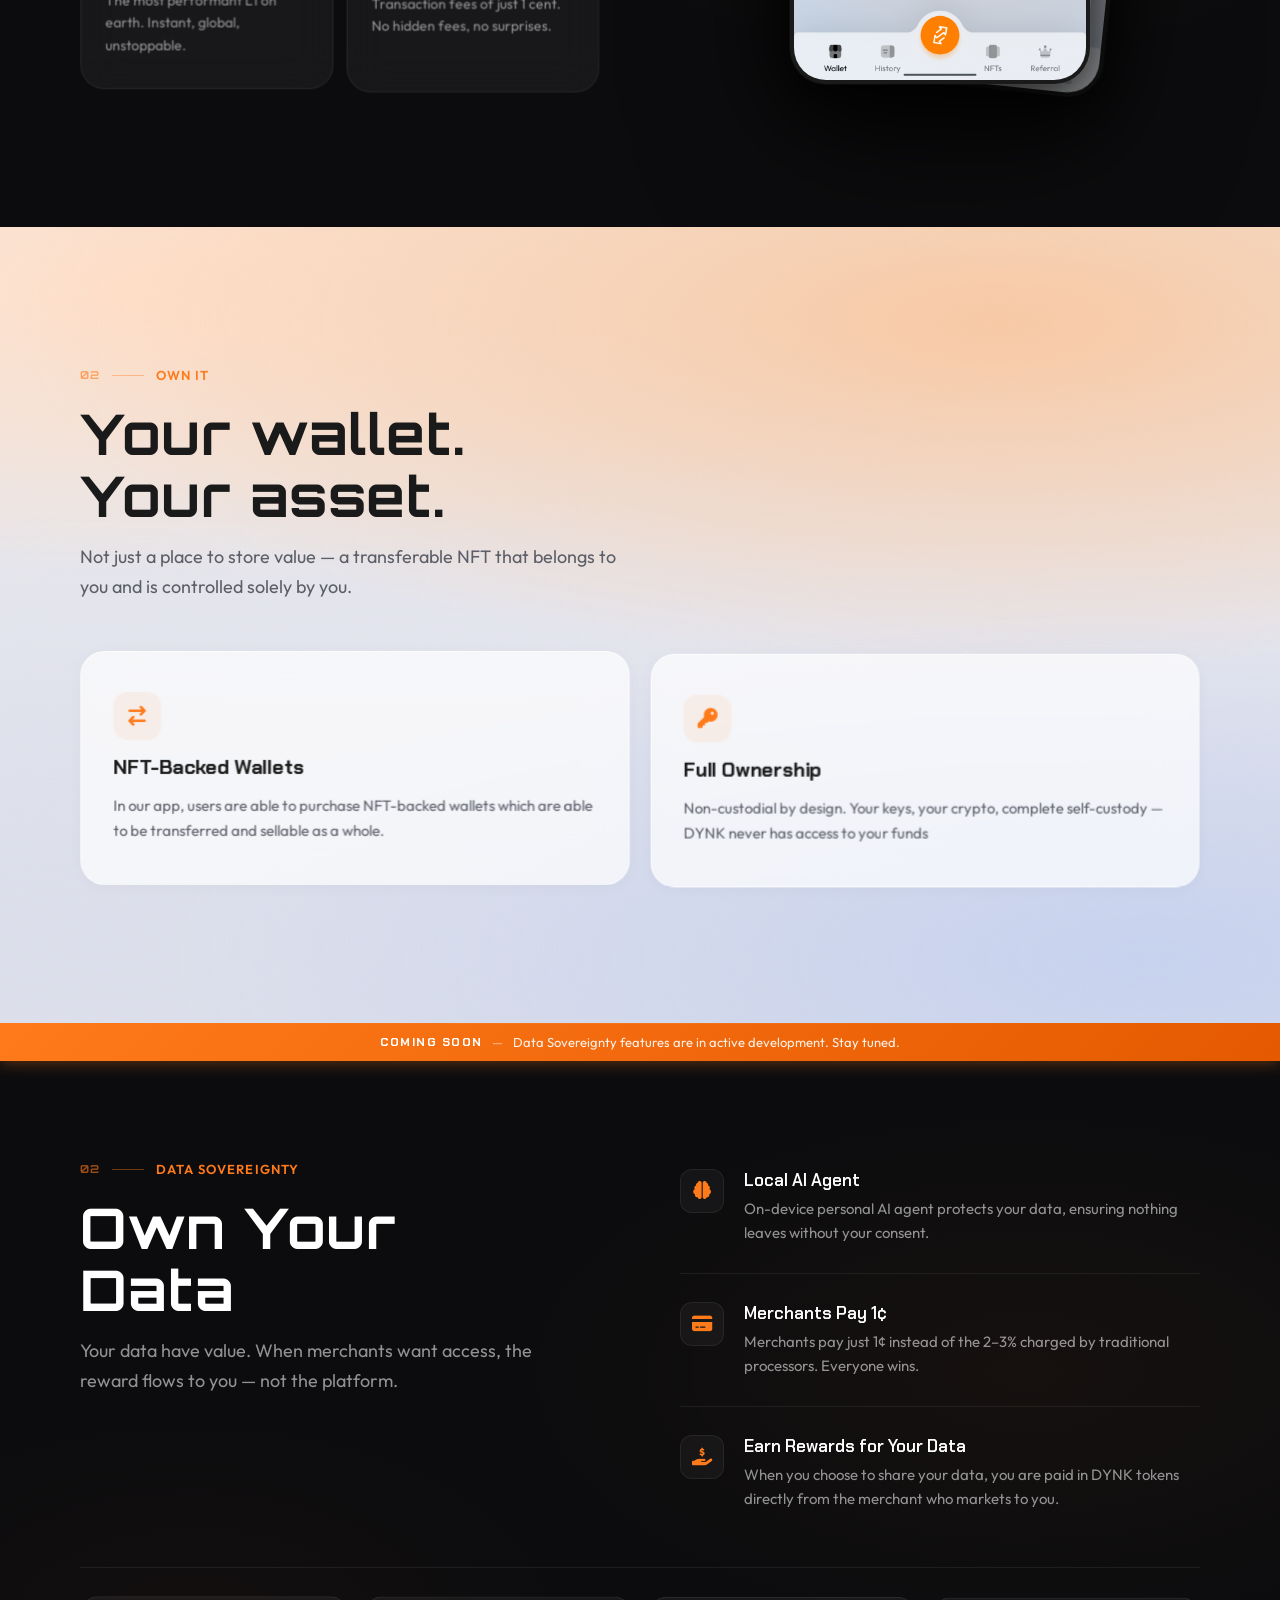
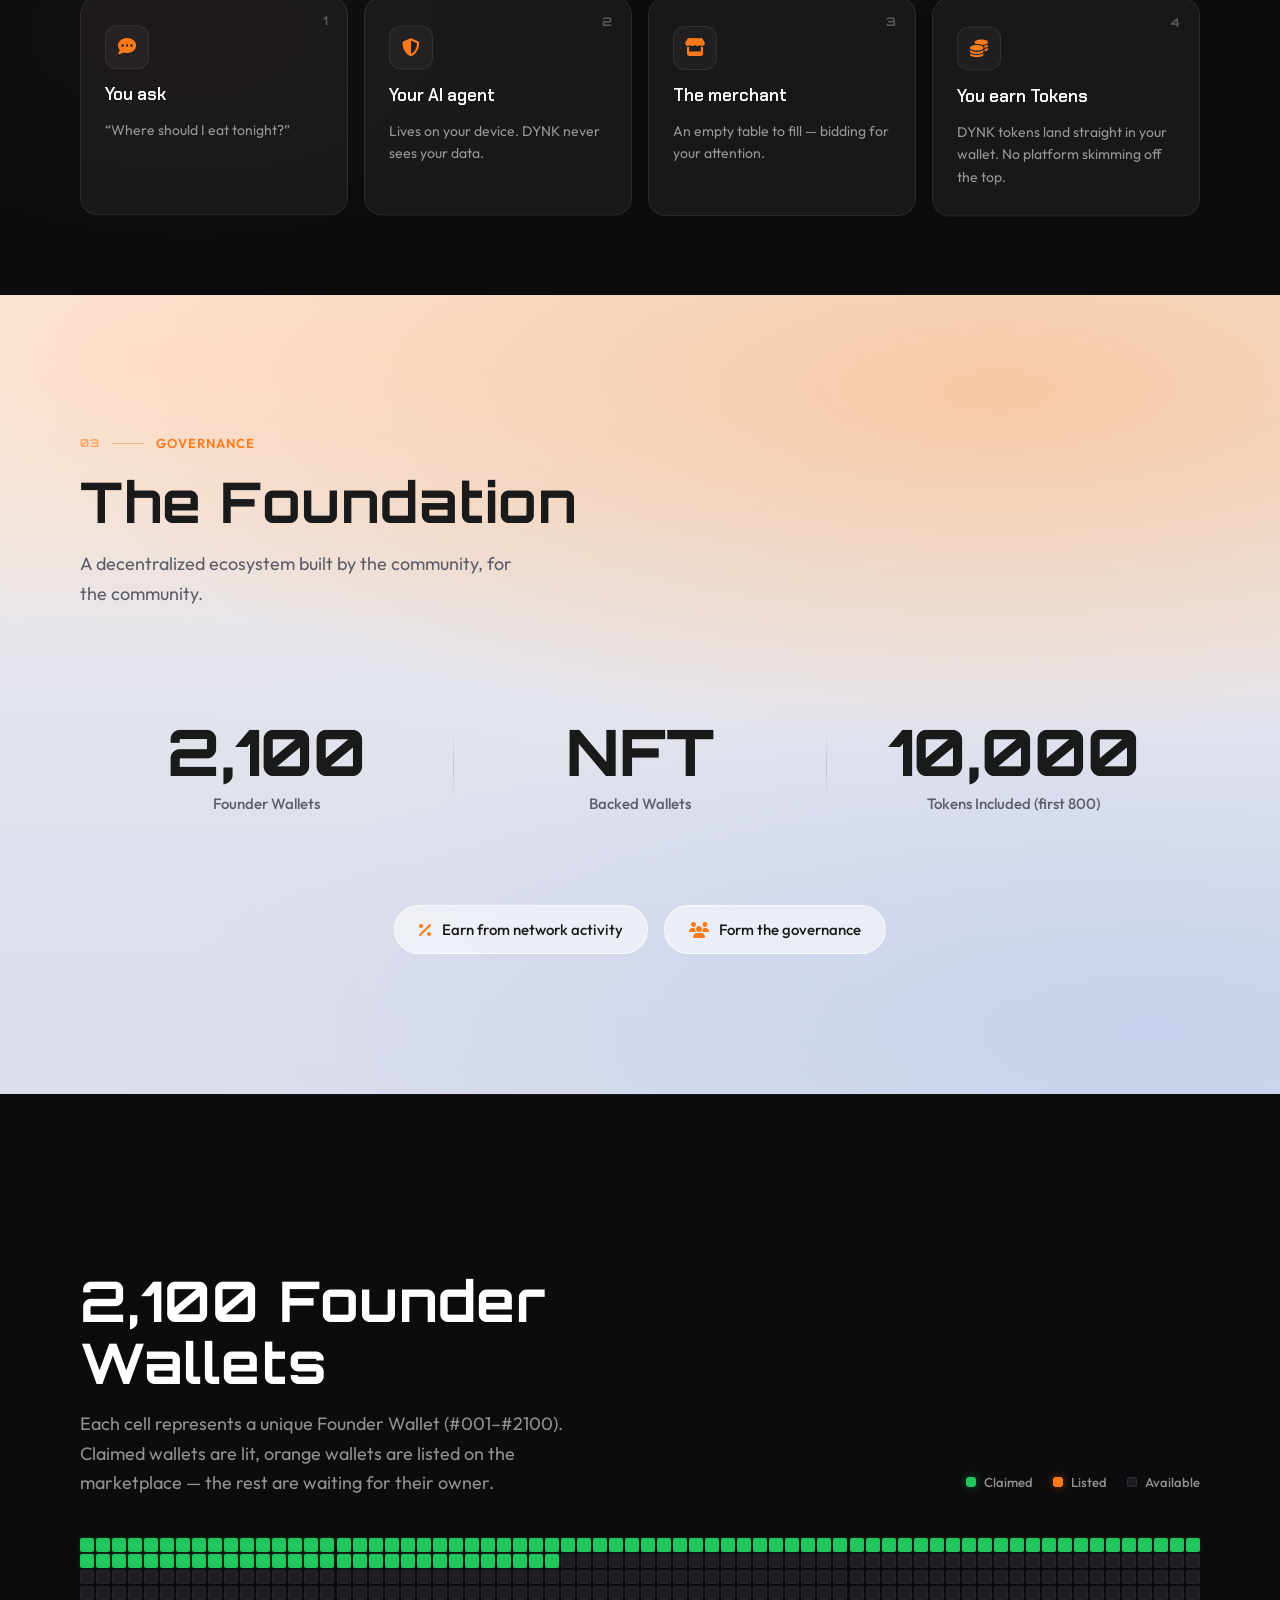
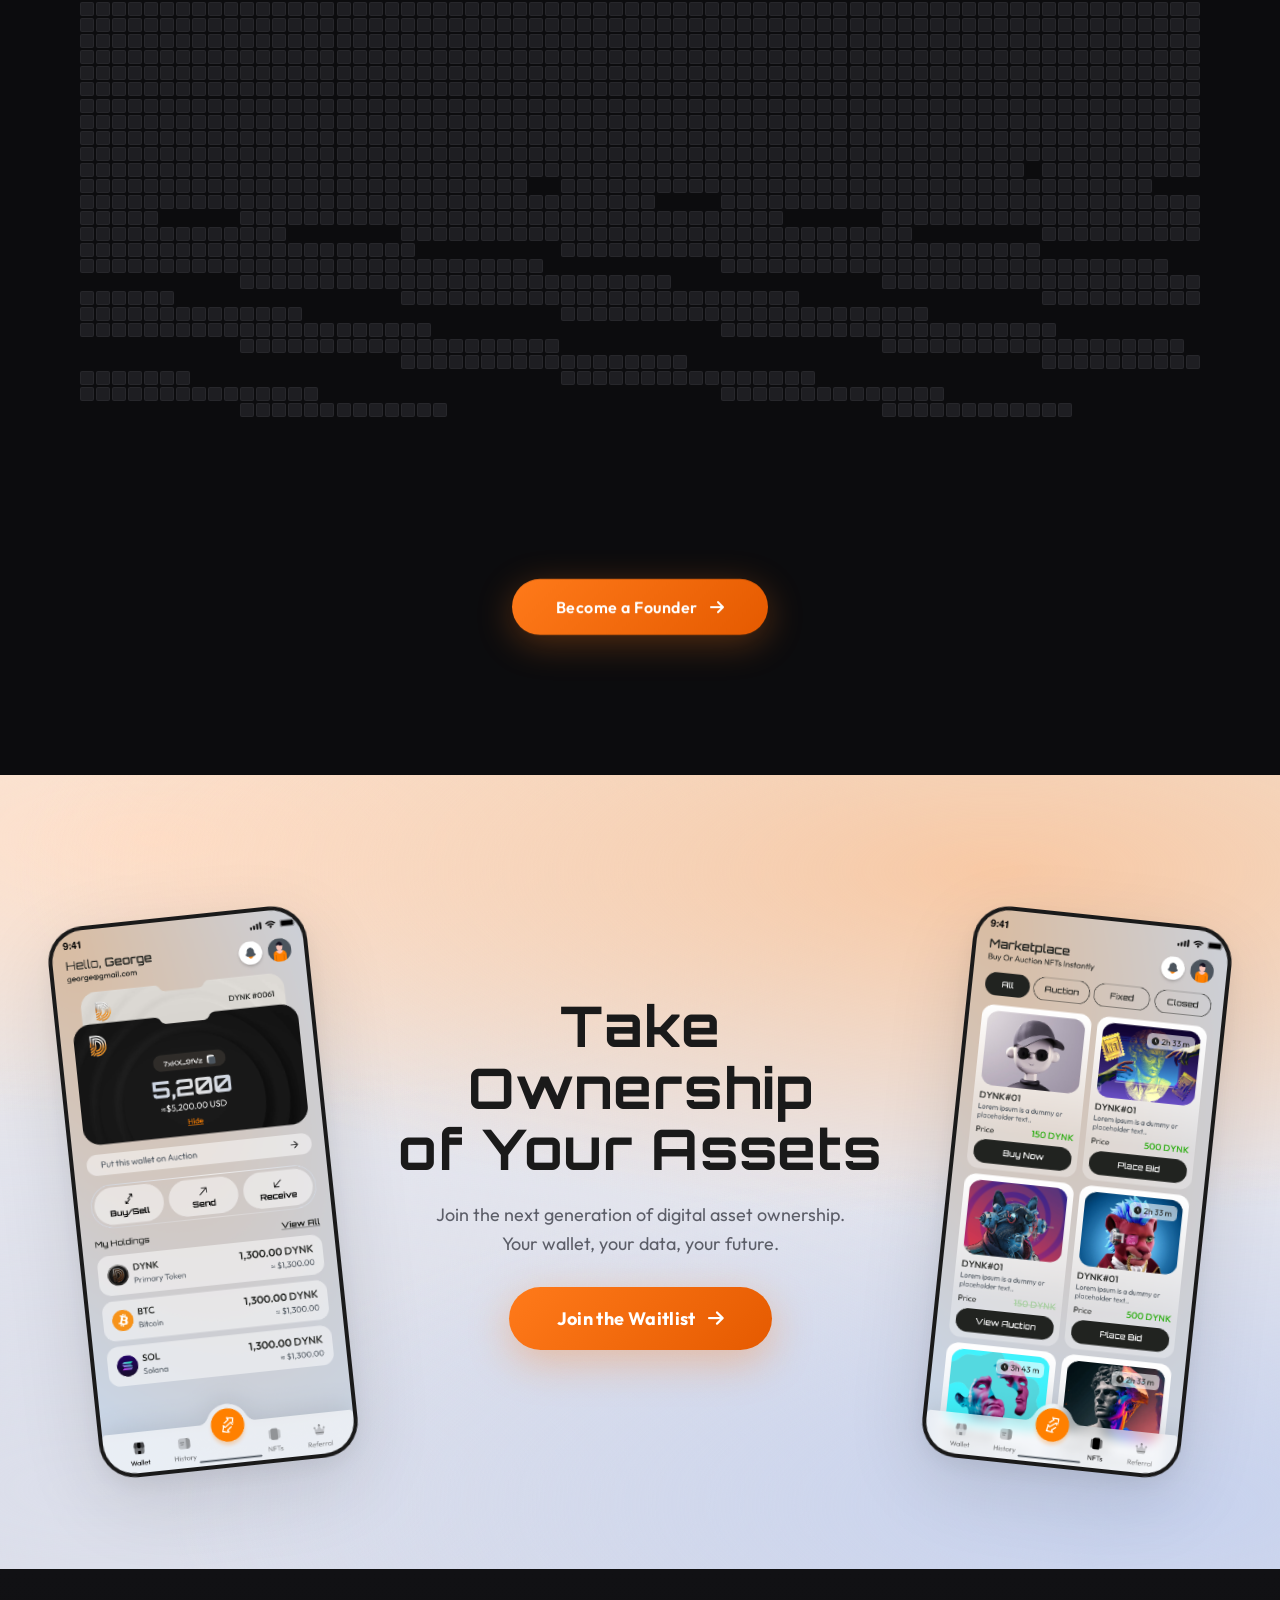
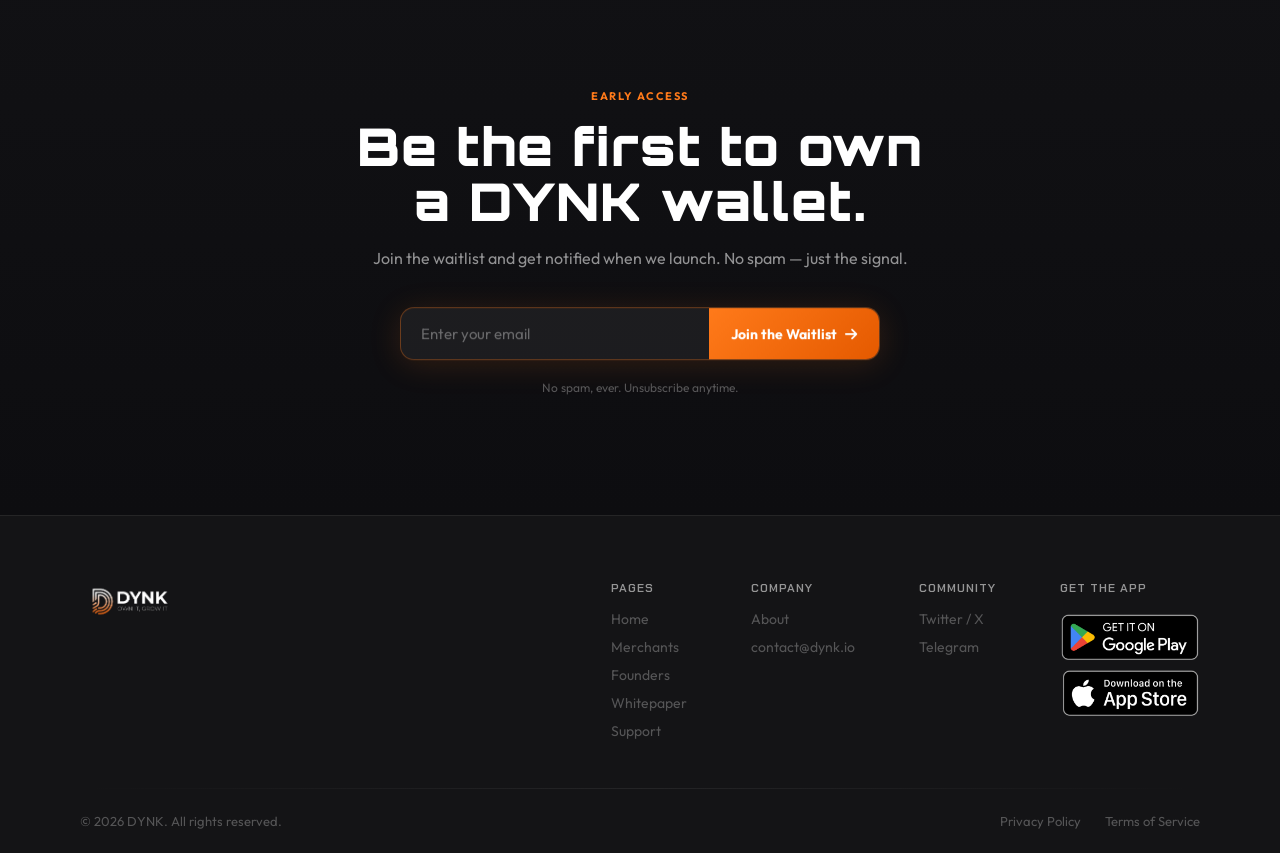
==== commit 57530c02: "Add listed (orange) wallet state to founder board, unify board across pages - Board fixed at 2,100 s" ====
--- a/index.html
+++ b/index.html
@@ -241,10 +241,11 @@
     <div class="board-header">
       <div class="board-header-text">
         <h2 class="sec-title sec-title--light">2,100 Founder Wallets</h2>
-        <p class="sec-desc sec-desc--light">Each cell represents a unique Founder Wallet (#001–#2100). Claimed wallets are lit — the rest are waiting for their owner.</p>
+        <p class="sec-desc sec-desc--light">Each cell represents a unique Founder Wallet (#001–#2100). Claimed wallets are lit, orange wallets are listed on the marketplace — the rest are waiting for their owner.</p>
       </div>
       <div class="board-legend">
         <span class="board-legend-item"><span class="board-legend-dot board-legend-dot--taken"></span>Claimed</span>
+        <span class="board-legend-item"><span class="board-legend-dot board-legend-dot--listed"></span>Listed</span>
         <span class="board-legend-item"><span class="board-legend-dot board-legend-dot--open"></span>Available</span>
       </div>
     </div>
@@ -257,17 +258,6 @@
       </div>
       <button class="board-mobile-picker-random" id="boardPickerRandom">Pick Random Wallet</button>
     </div>
-    <div class="board-counter">
-      <div class="board-counter-stat">
-        <span class="board-counter-val" id="boardTaken">—</span>
-        <span class="board-counter-label">Claimed</span>
-      </div>
-      <div class="board-counter-div"></div>
-      <div class="board-counter-stat">
-        <span class="board-counter-val" id="boardOpen">—</span>
-        <span class="board-counter-label">Available</span>
-      </div>
-    </div>
     <!-- LIVE MARKETPLACE STATS (populated by JS from /api/marketplace) -->
     <div class="mkt-live" id="mktLivePanel" style="display:none;">
       <div class="mkt-live-head">
@@ -294,6 +284,17 @@
             <span class="mkt-leg"><i class="mkt-sw mkt-sw--open"></i>Available<b id="mktAvailableLeg">0</b></span>
           </div>
         </div>
+      </div>
+    </div>
+    <div class="board-counter">
+      <div class="board-counter-stat">
+        <span class="board-counter-val" id="boardTaken">—</span>
+        <span class="board-counter-label">Claimed</span>
+      </div>
+      <div class="board-counter-div"></div>
+      <div class="board-counter-stat">
+        <span class="board-counter-val" id="boardOpen">—</span>
+        <span class="board-counter-label">Available</span>
       </div>
     </div>
 
--- a/sections.css
+++ b/sections.css
@@ -664,6 +664,10 @@
   background: #22C55E;
   box-shadow: 0 0 8px rgba(34,197,94,0.4);
 }
+.board-legend-dot--listed {
+  background: #FF7A1A;
+  box-shadow: 0 0 8px rgba(255,122,26,0.4);
+}
 .board-legend-dot--open {
   background: var(--ink-3);
   border: 1px solid var(--border);
@@ -696,6 +700,14 @@
 }
 .board-cell.taken:hover {
   box-shadow: 0 0 16px rgba(34,197,94,0.5);
+}
+.board-cell.listed {
+  background: #FF7A1A;
+  border-color: rgba(255,122,26,0.35);
+  box-shadow: 0 0 4px rgba(255,122,26,0.25);
+}
+.board-cell.listed:hover {
+  box-shadow: 0 0 16px rgba(255,122,26,0.6);
 }
 .board-cell { cursor: pointer; }
 
@@ -815,6 +827,11 @@
   background: rgba(0,0,0,0.07);
   color: rgba(30,30,30,0.5);
   border: 1px solid rgba(0,0,0,0.1);
+}
+.wc-status--listed {
+  background: rgba(255,122,26,0.15);
+  color: #E06A0F;
+  border: 1px solid rgba(255,122,26,0.35);
 }
 .wc-number-block {
   display: flex;
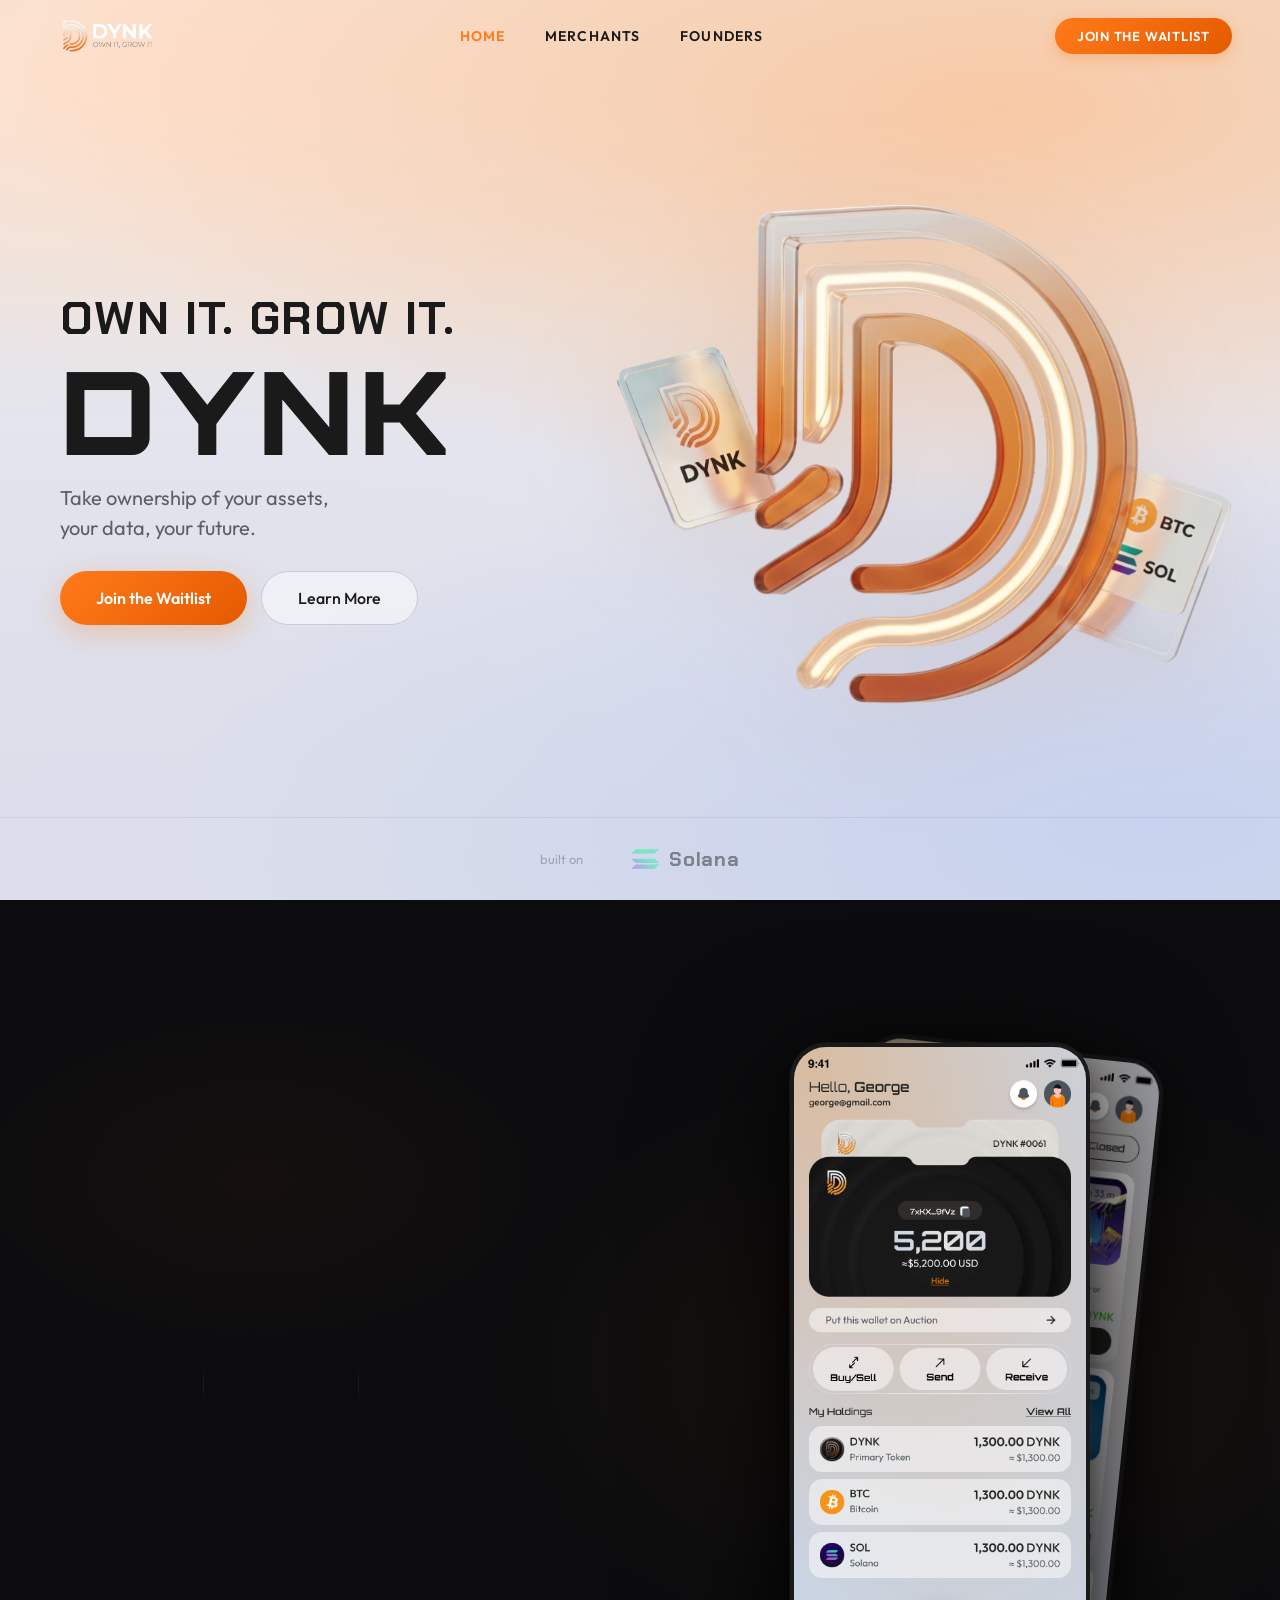
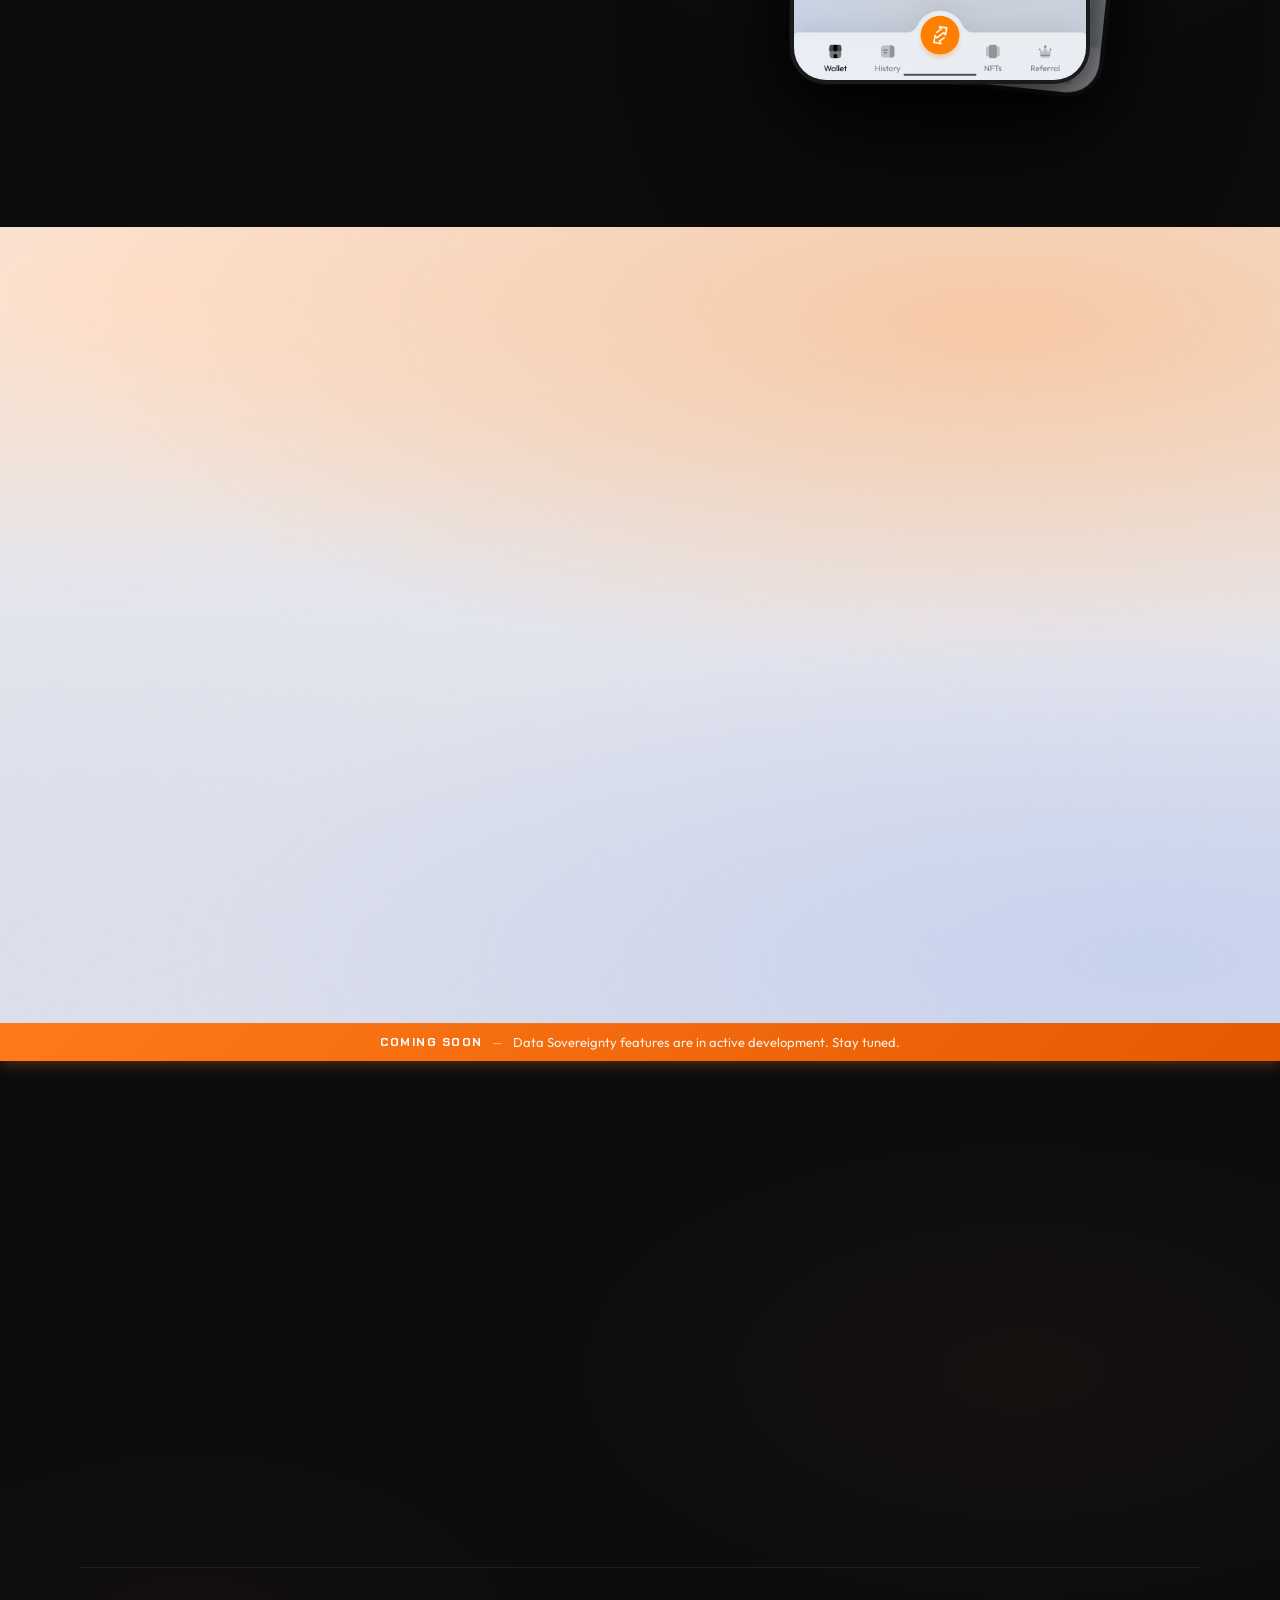
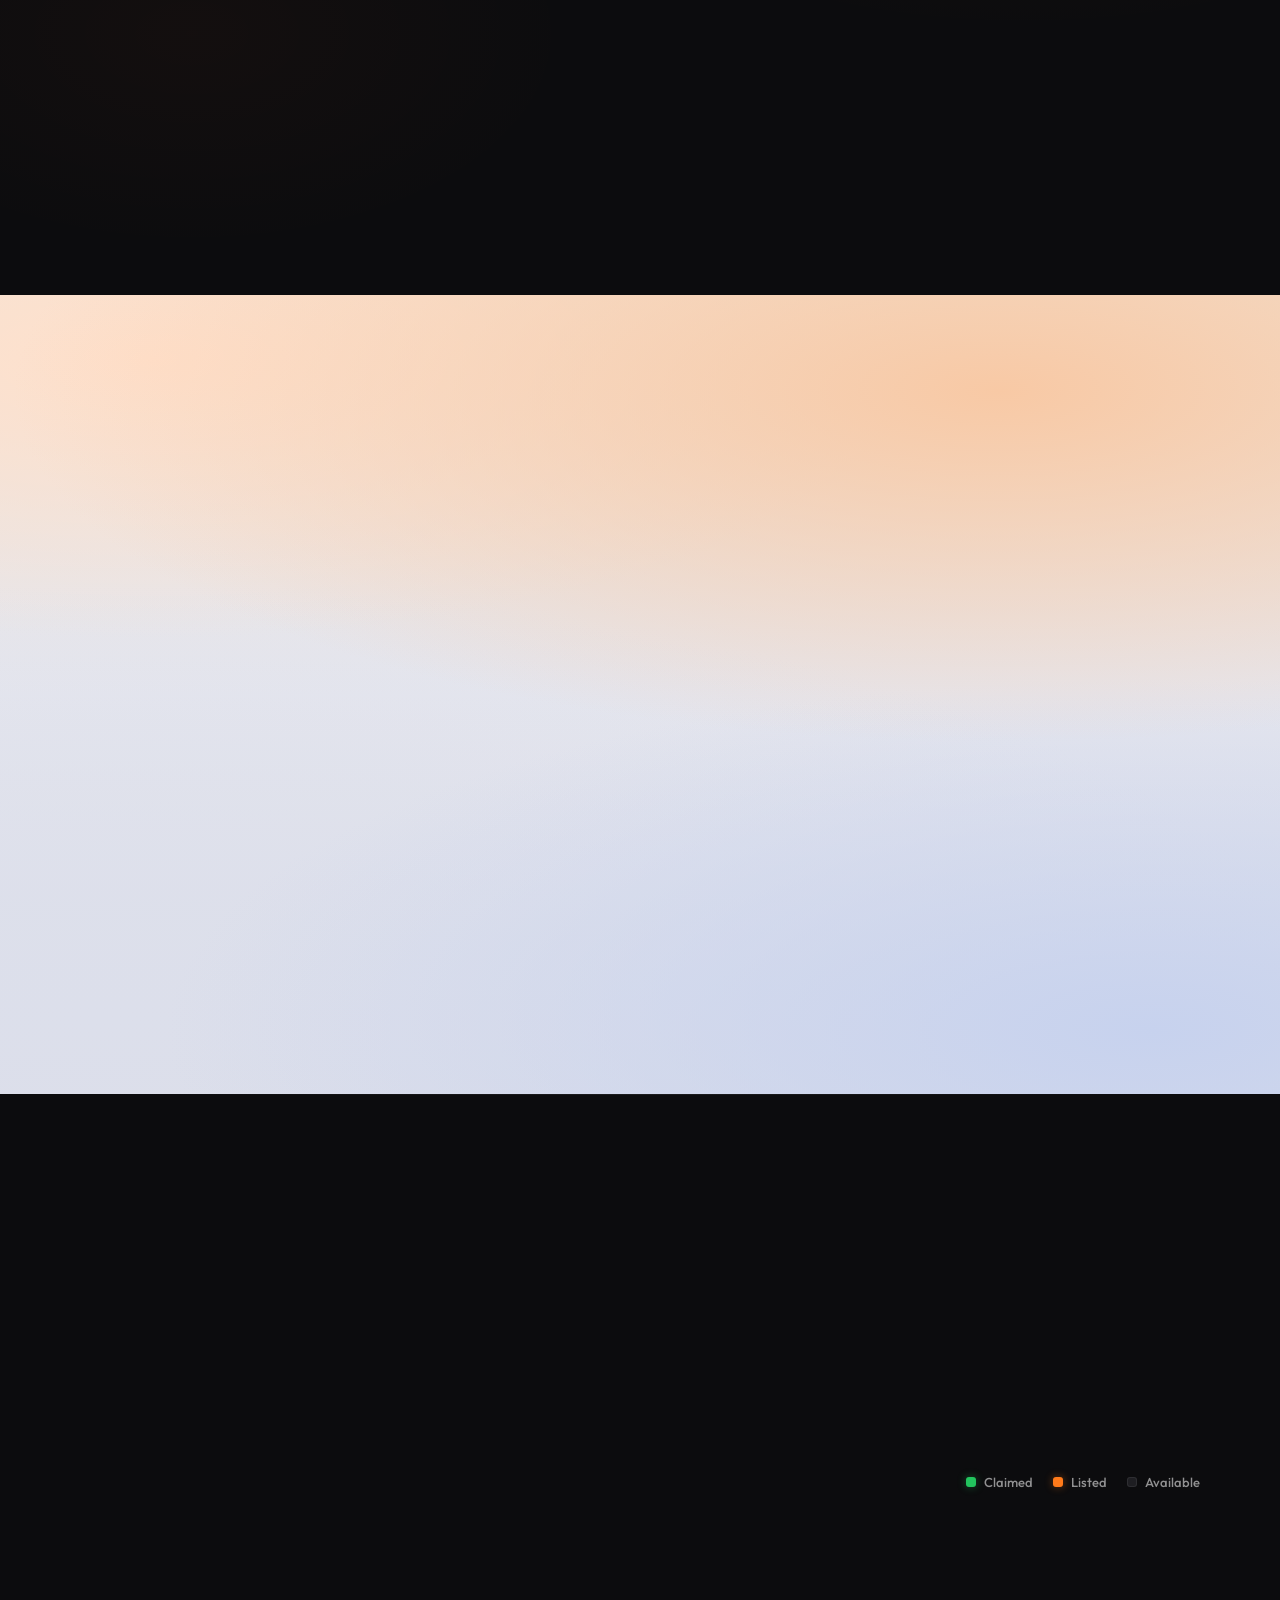
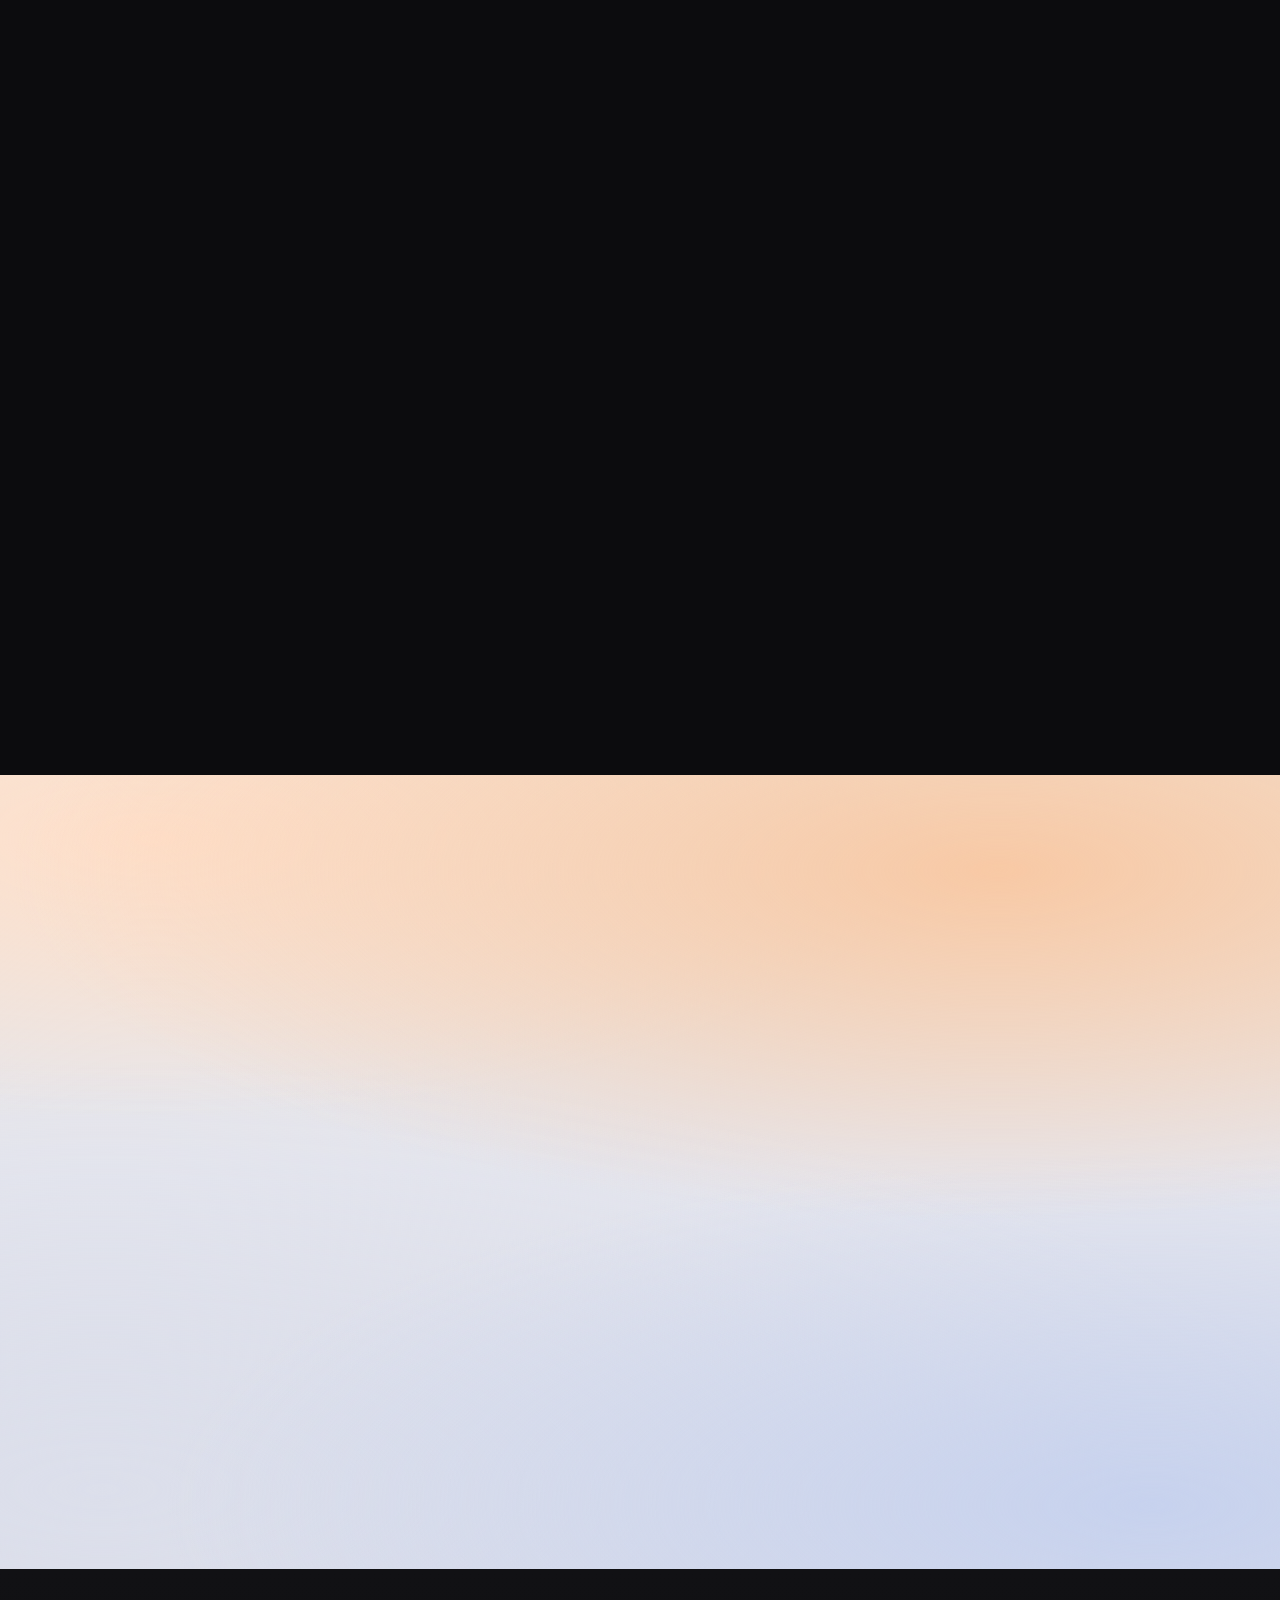
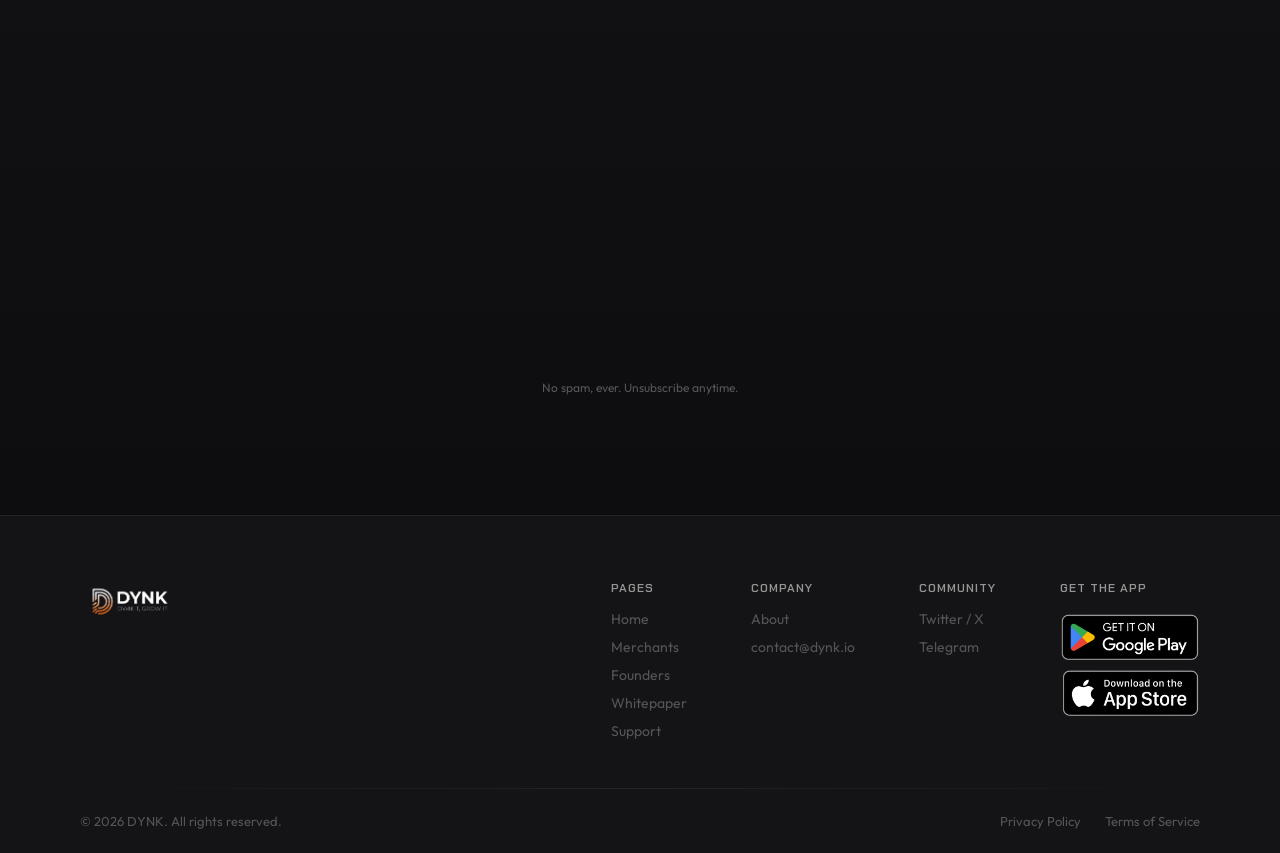
==== commit 51b11e10: "Add Listed count to founder board counter Show claimed / listed / available as three stats under the" ====
--- a/index.html
+++ b/index.html
@@ -290,6 +290,11 @@
       <div class="board-counter-stat">
         <span class="board-counter-val" id="boardTaken">—</span>
         <span class="board-counter-label">Claimed</span>
+      </div>
+      <div class="board-counter-div"></div>
+      <div class="board-counter-stat">
+        <span class="board-counter-val" id="boardListed">—</span>
+        <span class="board-counter-label">Listed</span>
       </div>
       <div class="board-counter-div"></div>
       <div class="board-counter-stat">
